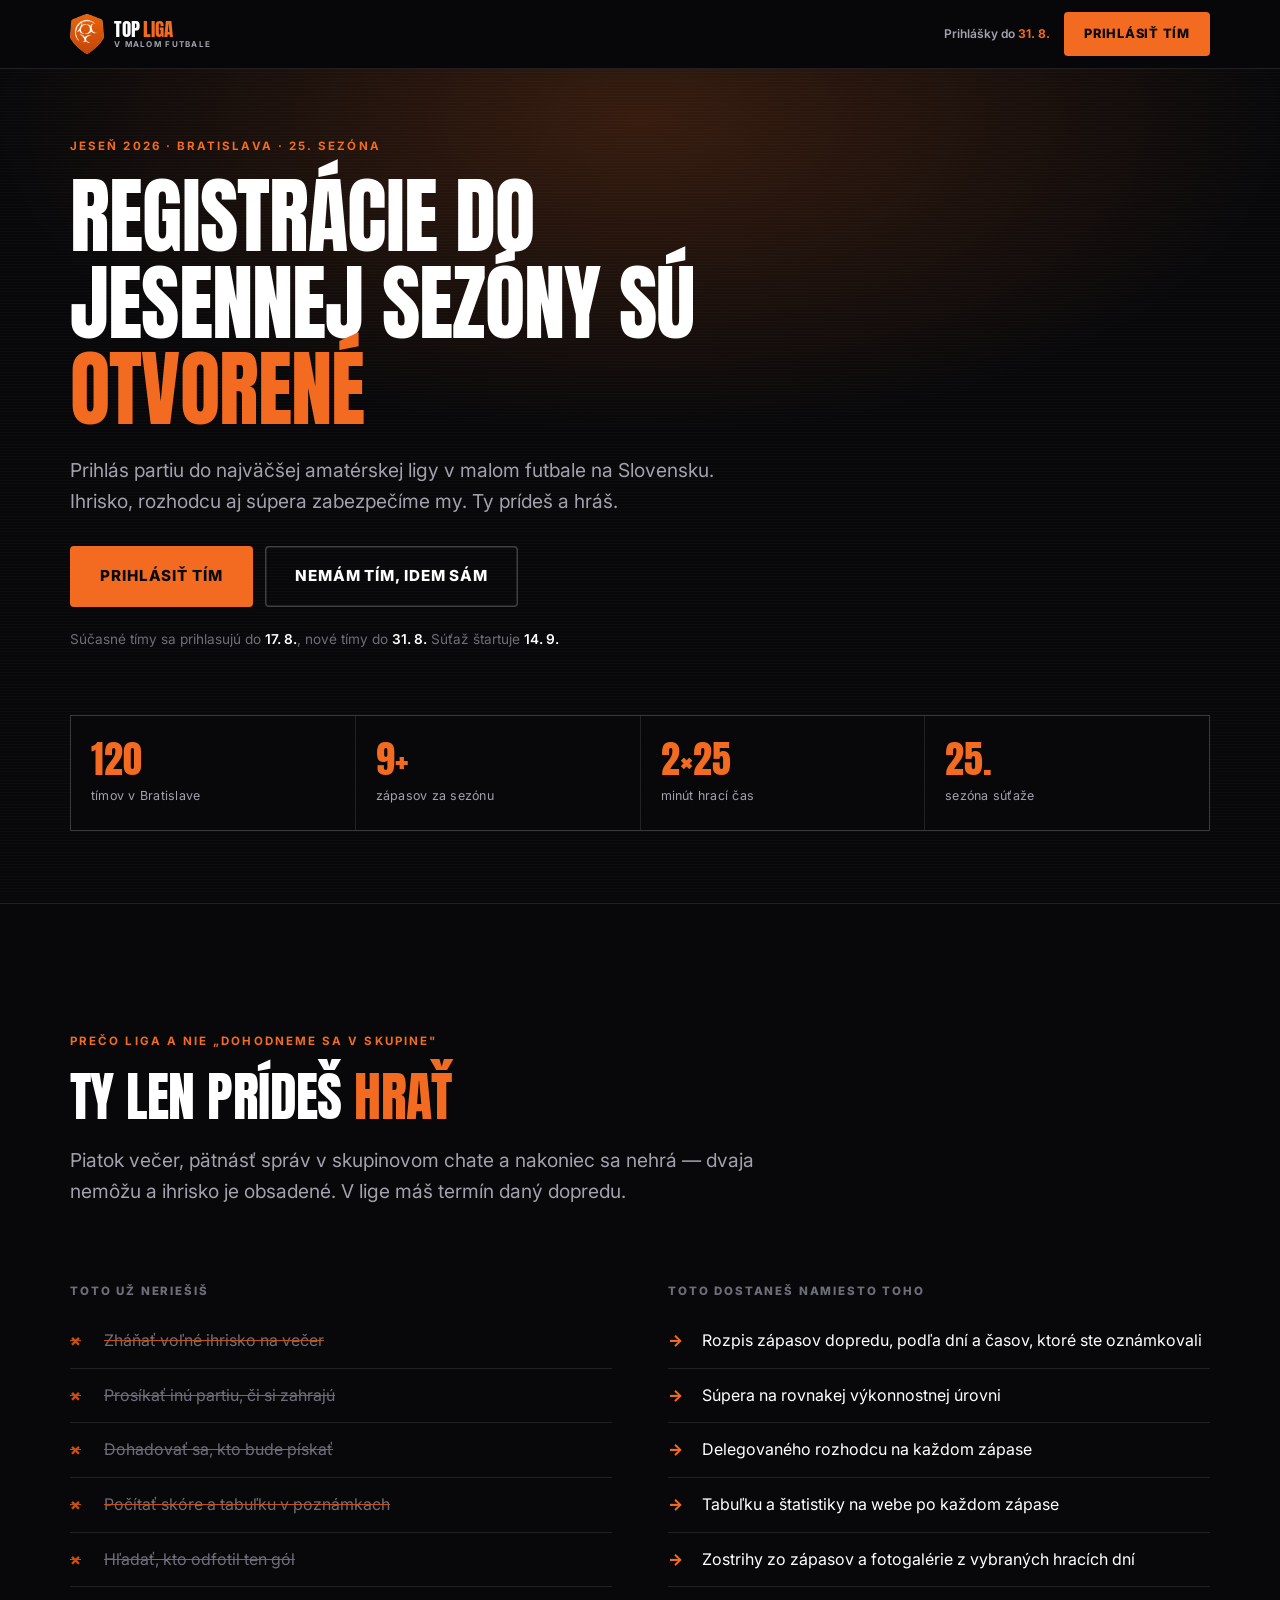
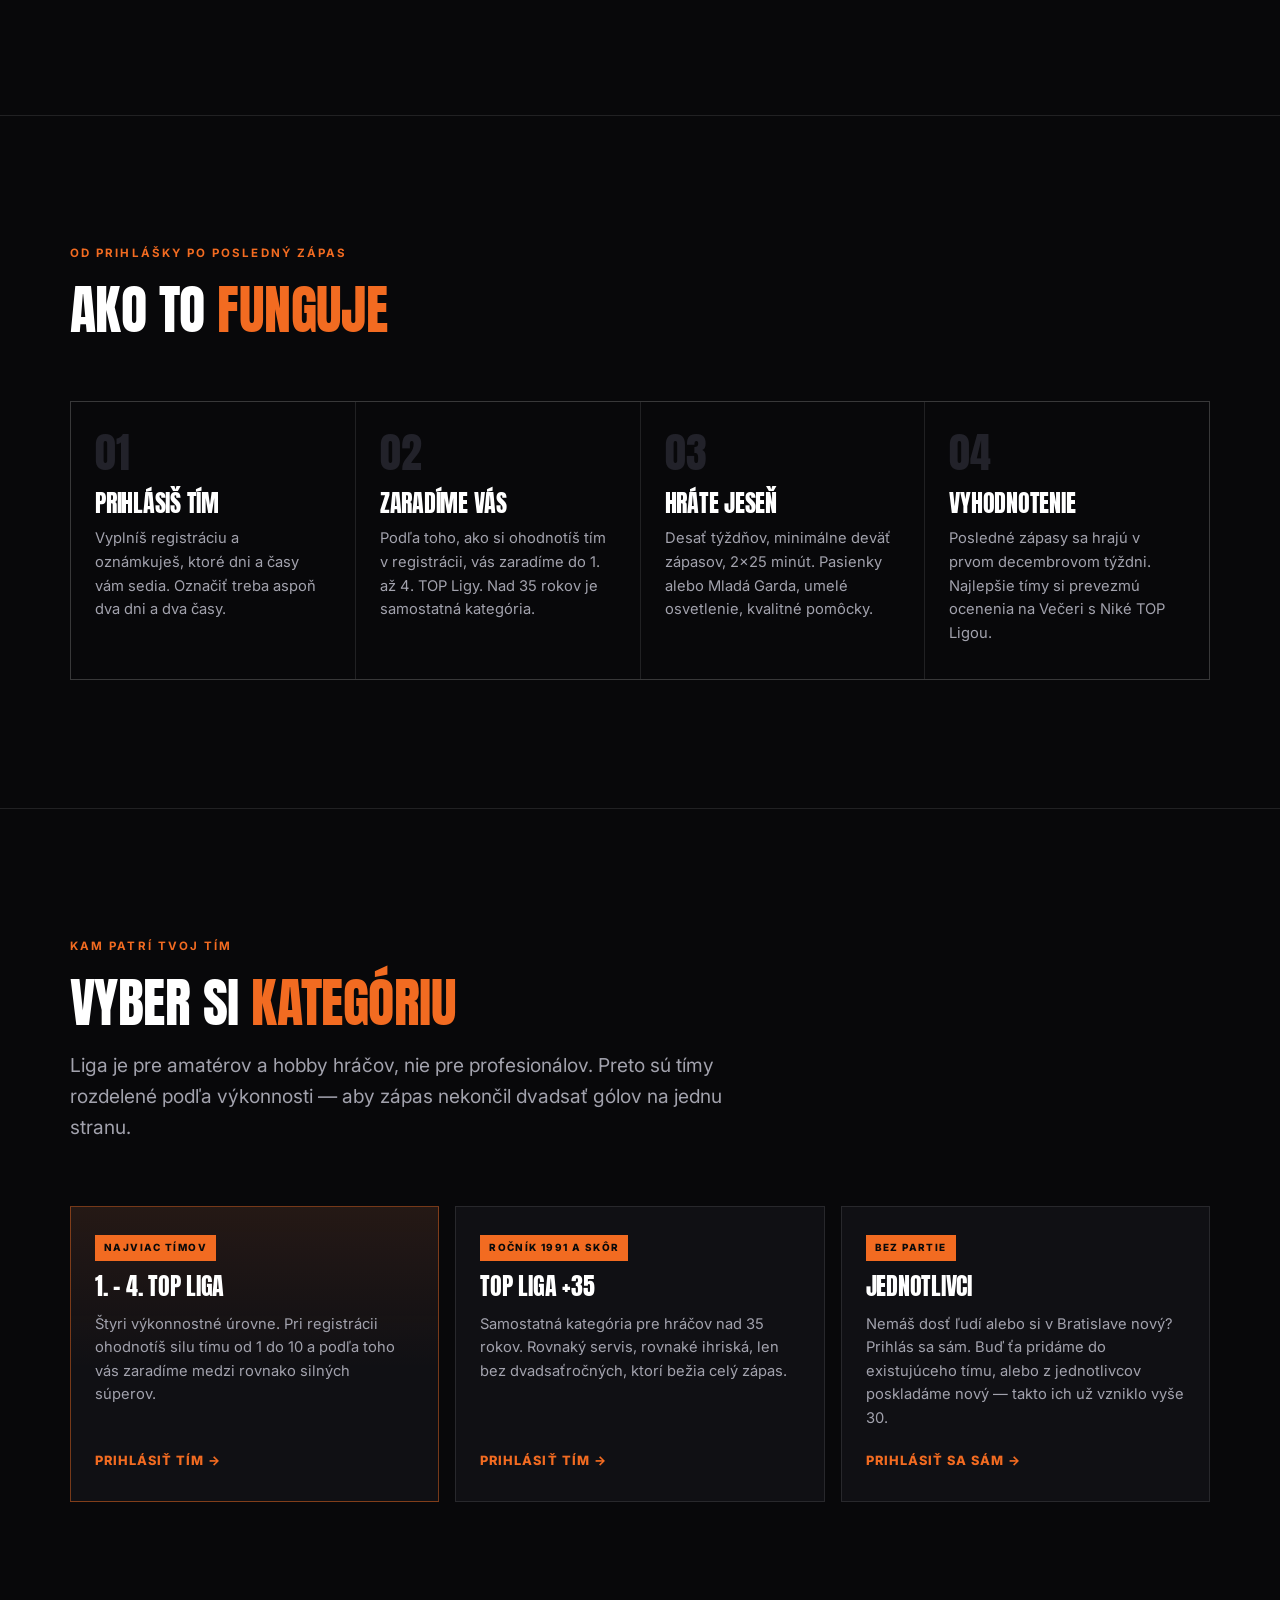
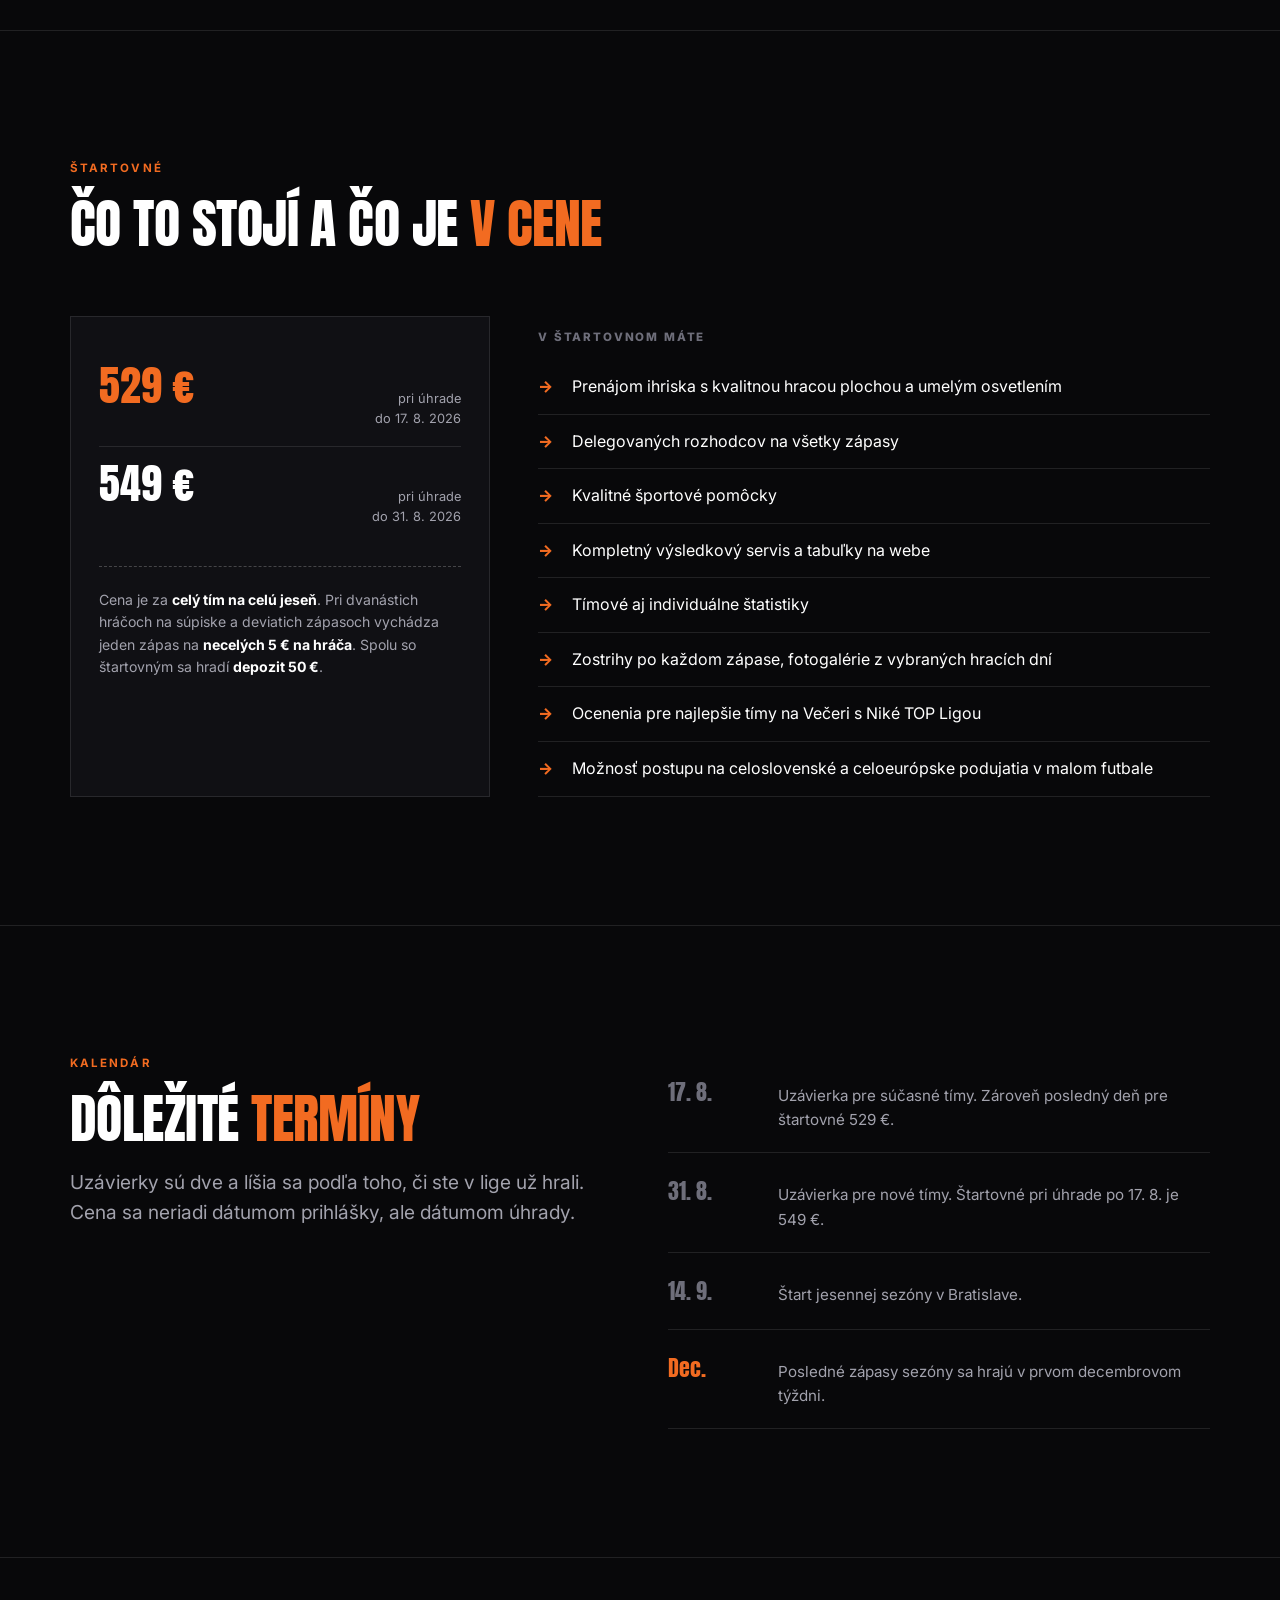
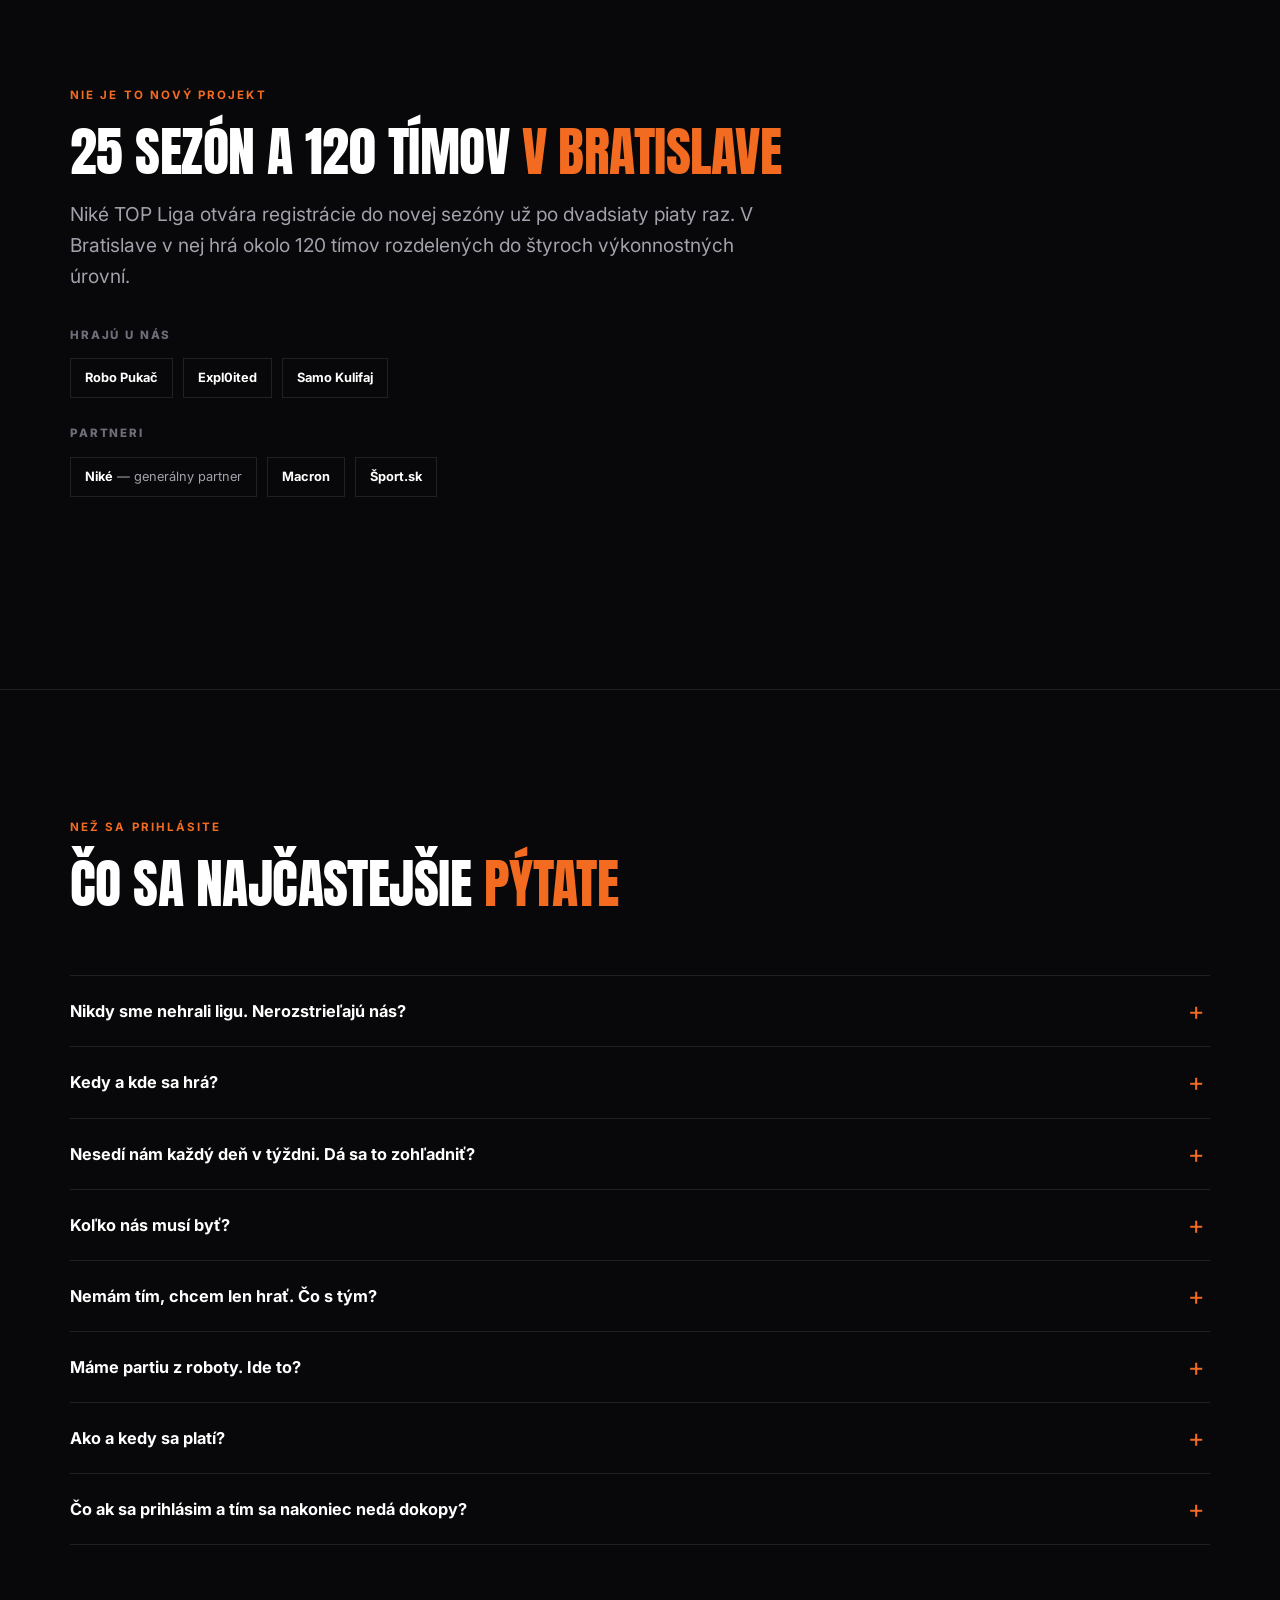
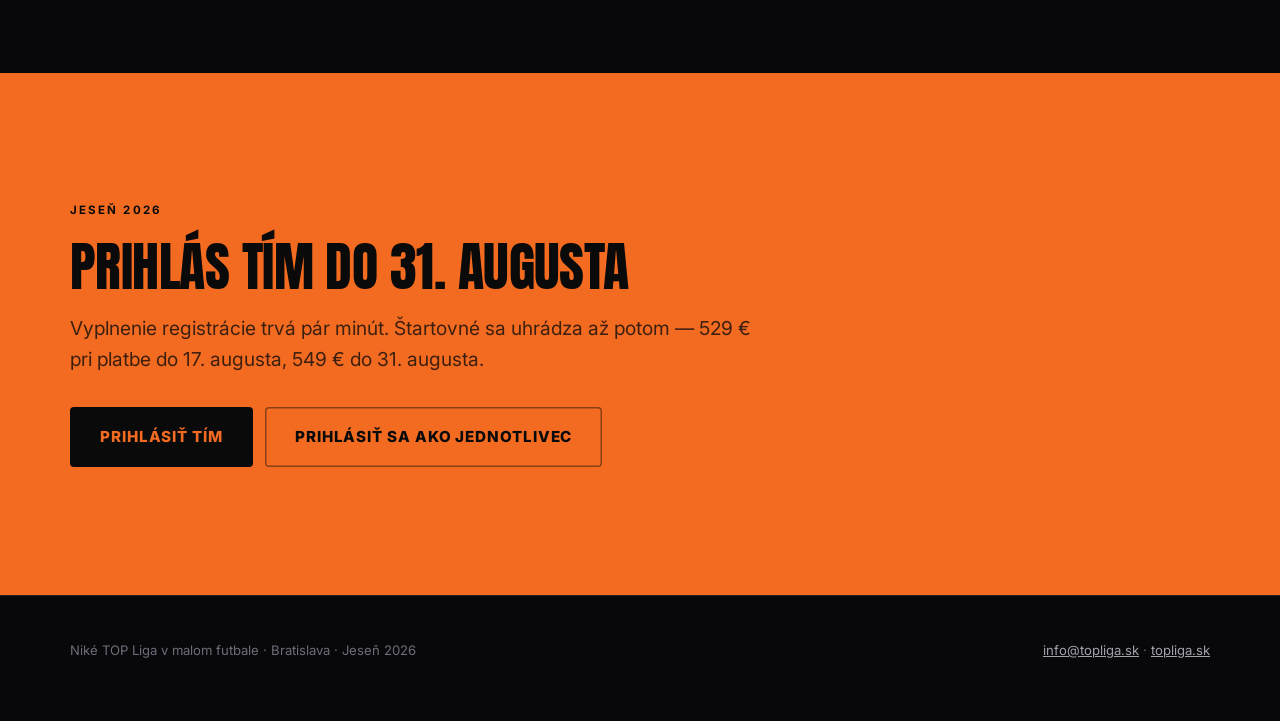
==== index.html @ e197f7d1 "first commit" ====
<!DOCTYPE html>
<html lang="sk">
<head>
<meta charset="utf-8">
<meta name="viewport" content="width=device-width, initial-scale=1">
<title>Niké TOP Liga — jeseň 2026 | Prihlás tím do amatérskej ligy v Bratislave</title>
<meta name="description" content="Registrácie do jesennej sezóny Niké TOP Ligy sú otvorené. 120 tímov, min. 9 zápasov, delegovaní rozhodcovia, Pasienky a Mladá Garda. Štart 14. 9., prihlášky do 31. 8.">
<meta name="robots" content="index,follow">
<link rel="canonical" href="https://topliga.sk/jesen-2026">

<meta property="og:type" content="website">
<meta property="og:locale" content="sk_SK">
<meta property="og:title" content="Registrácie do jesennej sezóny sú otvorené">
<meta property="og:description" content="Najväčšia amatérska liga v malom futbale na Slovensku. Prihlás tím do 31. 8., súťaž štartuje 14. 9.">
<!-- TODO: doplniť absolútnu URL náhľadového obrázka (1200×630) -->
<meta property="og:image" content="assets/img/og.jpg">

<link rel="preconnect" href="https://fonts.googleapis.com">
<link rel="preconnect" href="https://fonts.gstatic.com" crossorigin>
<link href="https://fonts.googleapis.com/css2?family=Anton&family=Inter:wght@400;600;700;800&display=swap&subset=latin,latin-ext" rel="stylesheet">
<link rel="stylesheet" href="assets/css/style.css">

<!-- Google Tag Manager -->
<script>(function(w,d,s,l,i){w[l]=w[l]||[];w[l].push({'gtm.start':
new Date().getTime(),event:'gtm.js'});var f=d.getElementsByTagName(s)[0],
j=d.createElement(s),dl=l!='dataLayer'?'&l='+l:'';j.async=true;j.src=
'https://www.googletagmanager.com/gtm.js?id='+i+dl;f.parentNode.insertBefore(j,f);
})(window,document,'script','dataLayer','GTM-PT4WH8WK');</script>
<!-- End Google Tag Manager -->
</head>

<body>
<!-- Google Tag Manager (noscript) -->
<noscript><iframe src="https://www.googletagmanager.com/ns.html?id=GTM-PT4WH8WK"
height="0" width="0" style="display:none;visibility:hidden"></iframe></noscript>
<!-- End Google Tag Manager (noscript) -->

<header class="head">
  <div class="wrap head__in">
    <a class="logo" href="#top">
      <img class="logo__mark" src="assets/img/znak.png" alt="" width="34" height="39">
      <span class="logo__txt">TOP <i>Liga</i><small>v malom futbale</small></span>
    </a>
    <div class="head__cta">
      <span class="head__deadline">Prihlášky do <b>31. 8.</b></span>
      <a class="btn btn--primary btn--sm" href="registracia-timu.html" data-cta="header">Prihlásiť tím</a>
    </div>
  </div>
</header>

<main id="top">

<!-- =========================================================== HERO -->
<section class="hero">
  <div class="wrap hero__in">
    <p class="eyebrow">Jeseň 2026 · Bratislava · 25. sezóna</p>

    <h1>Registrácie do jesennej sezóny sú <span class="hl">otvorené</span></h1>

    <p class="lead">
      Prihlás partiu do najväčšej amatérskej ligy v malom futbale na Slovensku.
      Ihrisko, rozhodcu aj súpera zabezpečíme my. Ty prídeš a hráš.
    </p>

    <div class="hero__actions">
      <a class="btn btn--primary" href="registracia-timu.html" data-cta="hero-team">Prihlásiť tím</a>
      <a class="btn btn--ghost" href="registracia-jednotlivca.html" data-cta="hero-solo">Nemám tím, idem sám</a>
    </div>

    <p class="hero__note">
      Súčasné tímy sa prihlasujú do <b>17. 8.</b>, nové tímy do <b>31. 8.</b> Súťaž štartuje <b>14. 9.</b>
    </p>

    <div class="countdown" data-countdown>
      <span class="countdown__label" data-cd-label>Do uzávierky zostáva</span>
      <div class="countdown__clock">
        <span class="cd-unit"><b data-cd="d">–</b><span>dní</span></span>
        <span class="cd-unit"><b data-cd="h">–</b><span>hod</span></span>
        <span class="cd-unit"><b data-cd="m">–</b><span>min</span></span>
        <span class="cd-unit"><b data-cd="s">–</b><span>sek</span></span>
      </div>
    </div>

    <div class="facts">
      <div class="fact"><div class="fact__k">120</div><div class="fact__v">tímov v Bratislave</div></div>
      <div class="fact"><div class="fact__k">9+</div><div class="fact__v">zápasov za sezónu</div></div>
      <div class="fact"><div class="fact__k">2×25</div><div class="fact__v">minút hrací čas</div></div>
      <div class="fact"><div class="fact__k">25.</div><div class="fact__v">sezóna súťaže</div></div>
    </div>
  </div>
</section>

<!-- =========================================================== NEMUSÍŠ RIEŠIŤ -->
<section class="section">
  <div class="wrap">
    <div class="section-head rv">
      <p class="eyebrow">Prečo liga a nie „dohodneme sa v skupine"</p>
      <h2>Ty len prídeš <span class="hl">hrať</span></h2>
      <p class="lead">
        Piatok večer, pätnásť správ v skupinovom chate a nakoniec sa nehrá —
        dvaja nemôžu a ihrisko je obsadené. V lige máš termín daný dopredu.
      </p>
    </div>

    <div class="split">
      <div class="rv">
        <p class="col-title">Toto už neriešiš</p>
        <ul class="checklist checklist--out">
          <li>Zháňať voľné ihrisko na večer</li>
          <li>Prosíkať inú partiu, či si zahrajú</li>
          <li>Dohadovať sa, kto bude pískať</li>
          <li>Počítať skóre a tabuľku v poznámkach</li>
          <li>Hľadať, kto odfotil ten gól</li>
        </ul>
      </div>
      <div class="rv">
        <p class="col-title">Toto dostaneš namiesto toho</p>
        <ul class="checklist checklist--in">
          <li>Rozpis zápasov dopredu, podľa dní a časov, ktoré ste oznámkovali</li>
          <li>Súpera na rovnakej výkonnostnej úrovni</li>
          <li>Delegovaného rozhodcu na každom zápase</li>
          <li>Tabuľku a štatistiky na webe po každom zápase</li>
          <li>Zostrihy zo zápasov a fotogalérie z vybraných hracích dní</li>
        </ul>
      </div>
    </div>
  </div>
</section>

<!-- =========================================================== AKO TO FUNGUJE -->
<section class="section">
  <div class="wrap">
    <div class="section-head rv">
      <p class="eyebrow">Od prihlášky po posledný zápas</p>
      <h2>Ako to <span class="hl">funguje</span></h2>
    </div>

    <div class="steps rv">
      <div class="step">
        <div class="step__n">01</div>
        <h3>Prihlásiš tím</h3>
        <p>Vyplníš registráciu a oznámkuješ, ktoré dni a časy vám sedia. Označiť treba aspoň dva dni a dva časy.</p>
      </div>
      <div class="step">
        <div class="step__n">02</div>
        <h3>Zaradíme vás</h3>
        <p>Podľa toho, ako si ohodnotíš tím v registrácii, vás zaradíme do 1. až 4. TOP Ligy. Nad 35 rokov je samostatná kategória.</p>
      </div>
      <div class="step">
        <div class="step__n">03</div>
        <h3>Hráte jeseň</h3>
        <p>Desať týždňov, minimálne deväť zápasov, 2×25 minút. Pasienky alebo Mladá Garda, umelé osvetlenie, kvalitné pomôcky.</p>
      </div>
      <div class="step">
        <div class="step__n">04</div>
        <h3>Vyhodnotenie</h3>
        <p>Posledné zápasy sa hrajú v prvom decembrovom týždni. Najlepšie tímy si prevezmú ocenenia na Večeri s Niké TOP Ligou.</p>
      </div>
    </div>
  </div>
</section>

<!-- =========================================================== KATEGÓRIE -->
<section class="section">
  <div class="wrap">
    <div class="section-head rv">
      <p class="eyebrow">Kam patrí tvoj tím</p>
      <h2>Vyber si <span class="hl">kategóriu</span></h2>
      <p class="lead">
        Liga je pre amatérov a hobby hráčov, nie pre profesionálov. Preto sú tímy
        rozdelené podľa výkonnosti — aby zápas nekončil dvadsať gólov na jednu stranu.
      </p>
    </div>

    <div class="cards">
      <div class="card card--hot rv">
        <span class="card__tag">Najviac tímov</span>
        <h3>1. – 4. TOP Liga</h3>
        <p>
          Štyri výkonnostné úrovne. Pri registrácii ohodnotíš silu tímu od 1 do 10
          a podľa toho vás zaradíme medzi rovnako silných súperov.
        </p>
        <a class="card__link" href="registracia-timu.html" data-cta="card-team">Prihlásiť tím →</a>
      </div>

      <div class="card rv">
        <span class="card__tag">Ročník 1991 a skôr</span>
        <h3>TOP Liga +35</h3>
        <p>
          Samostatná kategória pre hráčov nad 35 rokov. Rovnaký servis, rovnaké ihriská,
          len bez dvadsaťročných, ktorí bežia celý zápas.
        </p>
        <a class="card__link" href="registracia-timu.html" data-cta="card-35">Prihlásiť tím →</a>
      </div>

      <div class="card rv">
        <span class="card__tag">Bez partie</span>
        <h3>Jednotlivci</h3>
        <p>
          Nemáš dosť ľudí alebo si v Bratislave nový? Prihlás sa sám. Buď ťa pridáme
          do existujúceho tímu, alebo z jednotlivcov poskladáme nový — takto ich už vzniklo vyše 30.
        </p>
        <a class="card__link" href="registracia-jednotlivca.html" data-cta="card-solo">Prihlásiť sa sám →</a>
      </div>
    </div>
  </div>
</section>

<!-- =========================================================== CENA -->
<section class="section">
  <div class="wrap">
    <div class="section-head rv">
      <p class="eyebrow">Štartovné</p>
      <h2>Čo to stojí a čo je <span class="hl">v cene</span></h2>
    </div>

    <div class="price">
      <div class="price__box rv">
        <div class="price__tier price__tier--now">
          <span class="price__amt">529 €</span>
          <span class="price__when">pri úhrade<br>do 17. 8. 2026</span>
        </div>
        <div class="price__tier">
          <span class="price__amt">549 €</span>
          <span class="price__when">pri úhrade<br>do 31. 8. 2026</span>
        </div>

        <p class="price__math">
          Cena je za <b>celý tím na celú jeseň</b>. Pri dvanástich hráčoch na súpiske
          a deviatich zápasoch vychádza jeden zápas na <b>necelých 5 € na hráča</b>.
          Spolu so štartovným sa hradí <b>depozit 50 €</b>.
        </p>
      </div>

      <div class="rv">
        <p class="col-title">V štartovnom máte</p>
        <ul class="checklist checklist--in">
          <li>Prenájom ihriska s kvalitnou hracou plochou a umelým osvetlením</li>
          <li>Delegovaných rozhodcov na všetky zápasy</li>
          <li>Kvalitné športové pomôcky</li>
          <li>Kompletný výsledkový servis a tabuľky na webe</li>
          <li>Tímové aj individuálne štatistiky</li>
          <li>Zostrihy po každom zápase, fotogalérie z vybraných hracích dní</li>
          <li>Ocenenia pre najlepšie tímy na Večeri s Niké TOP Ligou</li>
          <li>Možnosť postupu na celoslovenské a celoeurópske podujatia v malom futbale</li>
        </ul>
      </div>
    </div>
  </div>
</section>

<!-- =========================================================== TERMÍNY -->
<section class="section">
  <div class="wrap">
    <div class="split">
      <div class="rv">
        <p class="eyebrow">Kalendár</p>
        <h2>Dôležité <span class="hl">termíny</span></h2>
        <p class="lead" style="margin-top:20px">
          Uzávierky sú dve a líšia sa podľa toho, či ste v lige už hrali.
          Cena sa neriadi dátumom prihlášky, ale dátumom úhrady.
        </p>
      </div>

      <div class="rv">
        <ul class="timeline" data-timeline>
          <li data-date="2026-08-17">
            <b>17. 8.</b>
            <span>Uzávierka pre súčasné tímy. Zároveň posledný deň pre štartovné 529 €.</span>
          </li>
          <li data-date="2026-08-31">
            <b>31. 8.</b>
            <span>Uzávierka pre nové tímy. Štartovné pri úhrade po 17. 8. je 549 €.</span>
          </li>
          <li data-date="2026-09-14">
            <b>14. 9.</b>
            <span>Štart jesennej sezóny v Bratislave.</span>
          </li>
          <li data-date="2026-12-07">
            <b>Dec.</b>
            <span>Posledné zápasy sezóny sa hrajú v prvom decembrovom týždni.</span>
          </li>
        </ul>
      </div>
    </div>
  </div>
</section>

<!-- =========================================================== DÔKAZ -->
<section class="section">
  <div class="wrap">
    <div class="section-head rv">
      <p class="eyebrow">Nie je to nový projekt</p>
      <h2>25 sezón a 120 tímov <span class="hl">v Bratislave</span></h2>
      <p class="lead">
        Niké TOP Liga otvára registrácie do novej sezóny už po dvadsiaty piaty raz.
        V Bratislave v nej hrá okolo 120 tímov rozdelených do štyroch výkonnostných úrovní.
      </p>
      <p class="col-title" style="margin-top:34px">Hrajú u nás</p>
      <div class="proof" style="margin-top:0">
        <span class="chip"><b>Robo Pukač</b></span>
        <span class="chip"><b>Expl0ited</b></span>
        <span class="chip"><b>Samo Kulifaj</b></span>
      </div>

      <p class="col-title" style="margin-top:26px">Partneri</p>
      <div class="proof" style="margin-top:0">
        <span class="chip"><b>Niké</b> — generálny partner</span>
        <span class="chip"><b>Macron</b></span>
        <span class="chip"><b>Šport.sk</b></span>
      </div>
    </div>

    <!-- TODO: nahradiť reálnymi fotkami zo zápasov (zložka assets/img).
         Odporúčam 3 fotky: oslava po góle, súboj 1 na 1, tímová fotka s pohárom. -->
  </div>
</section>

<!-- =========================================================== FAQ -->
<section class="section">
  <div class="wrap">
    <div class="section-head rv">
      <p class="eyebrow">Než sa prihlásite</p>
      <h2>Čo sa najčastejšie <span class="hl">pýtate</span></h2>
    </div>

    <div class="faq rv">
      <details>
        <summary>Nikdy sme nehrali ligu. Nerozstrieľajú nás?</summary>
        <p>
          Tímy sú rozdelené do štyroch výkonnostných úrovní. V registrácii hodnotíš kvalitu tímu
          od 1 do 10, kde 1 znamená „kvalita je otázna a prvoradá je zábava"
          a 10 „hrávame pravidelne a sme pripravení bojovať s elitou".
          Podľa toho vás zaradíme. Zmyslom je, aby zápasy boli vyrovnané.
        </p>
      </details>

      <details>
        <summary>Kedy a kde sa hrá?</summary>
        <p>
          Hracie dni sú pondelok až piatok, zápasy sa hrajú v časoch medzi 18:00 a 22:00
          na ihriskách Pasienky a Mladá Garda v Novom Meste. Obe majú kvalitnú hraciu plochu
          a umelé osvetlenie.
        </p>
      </details>

      <details>
        <summary>Nesedí nám každý deň v týždni. Dá sa to zohľadniť?</summary>
        <p>
          Áno, a je to súčasť registrácie. Každý deň a každé časové okno oznámkujete od 1 do 5.
          Musíte označiť aspoň dva vyhovujúce dni a dva vyhovujúce časy — s tým sa už dá pracovať.
          Snažíme sa tímom maximálne vyhovieť pri hracom dni, čase aj výbere ihriska.
        </p>
      </details>

      <details>
        <summary>Koľko nás musí byť?</summary>
        <p>
          Hrá sa malý futbal. Potrebujete partiu, ktorá dokáže stabilne prísť celú jeseň —
          s desiatimi až dvanástimi hráčmi na súpiske prejdete sezónu bez zháňania
          náhradníkov na poslednú chvíľu.
        </p>
      </details>

      <details>
        <summary>Nemám tím, chcem len hrať. Čo s tým?</summary>
        <p>
          Vyplň registráciu jednotlivca. Buď ťa pridáme do existujúceho tímu, ktorému chýbajú hráči,
          alebo z jednotlivcov poskladáme úplne nový tím tak, aby fungoval celú sezónu.
          Takto v Niké TOP Lige vzniklo už viac ako 30 tímov.
        </p>
      </details>

      <details>
        <summary>Máme partiu z roboty. Ide to?</summary>
        <p>
          Ide. Prihláste sa ako tím, manažérom býva jeden z vás — s ním potom riešime
          termíny a súpisku.
        </p>
      </details>

      <details>
        <summary>Ako a kedy sa platí?</summary>
        <p>
          Štartovné a depozit sa uhrádzajú prevodom na účet SK71 1100 0000 0029 4808 2978.
          Súčasné tímy do 17. 8. 2026, nové tímy do 31. 8. 2026. Suma závisí od dátumu úhrady:
          529 € do 17. 8., 549 € do 31. 8. Depozit je 50 €.
        </p>
      </details>

      <details>
        <summary>Čo ak sa prihlásim a tím sa nakoniec nedá dokopy?</summary>
        <p>
          Ozvi sa nám čo najskôr. Ak sa tím rozpadne pred rozlosovaním, skúsime hráčov presunúť
          do iných tímov alebo ich zaradiť medzi jednotlivcov. Horšie je mlčať do prvého kola.
        </p>
      </details>
    </div>
  </div>
</section>

<!-- =========================================================== ZÁVEREČNÉ CTA -->
<section class="section final">
  <div class="wrap">
    <p class="eyebrow" style="color:#0a0a0a">Jeseň 2026</p>
    <h2>Prihlás tím do 31. augusta</h2>
    <p class="lead">
      Vyplnenie registrácie trvá pár minút. Štartovné sa uhrádza až potom —
      529 € pri platbe do 17. augusta, 549 € do 31. augusta.
    </p>
    <div class="hero__actions">
      <a class="btn btn--primary" href="registracia-timu.html" data-cta="final-team">Prihlásiť tím</a>
      <a class="btn btn--ghost" href="registracia-jednotlivca.html" data-cta="final-solo">Prihlásiť sa ako jednotlivec</a>
    </div>
  </div>
</section>

</main>

<footer class="foot">
  <div class="wrap foot__in">
    <span>Niké TOP Liga v malom futbale · Bratislava · Jeseň 2026</span>
    <!-- TODO: doplniť reálny kontakt a odkazy na dokumenty -->
    <span>
      <a href="mailto:info@topliga.sk">info@topliga.sk</a> ·
      <a href="https://topliga.sk" target="_blank" rel="noopener">topliga.sk</a>
    </span>
  </div>
</footer>

<!-- lepiaca lišta na mobile -->
<div class="dock" data-dock>
  <div class="dock__left">Uzávierka<b data-dock-days>–</b></div>
  <a class="btn btn--primary btn--sm" href="registracia-timu.html" data-cta="dock-team">Prihlásiť tím</a>
</div>

<script src="assets/js/main.js"></script>
</body>
</html>
---- assets/css/style.css ----
/* ==========================================================================
   Niké TOP Liga — jeseň 2026 | landing page + registračné formuláre
   Čierno-oranžová identita. Mobile-first.
   ========================================================================== */

:root {
  --orange: #f26b21;
  --orange-hot: #ff7f33;
  --orange-deep: #c94f10;

  --ink: #08080a;
  --ink-1: #101014;
  --ink-2: #17171d;
  --ink-3: #22222a;

  --line: rgba(255, 255, 255, 0.10);
  --line-strong: rgba(255, 255, 255, 0.22);

  --text: #ffffff;
  --text-dim: #a2a2ad;
  --text-faint: #6e6e7a;

  --ok: #3ddc84;
  --err: #ff5a5a;

  --wrap: 1180px;
  --radius: 4px;

  --font-display: "Anton", "Arial Narrow", Impact, sans-serif;
  --font-body: "Inter", -apple-system, BlinkMacSystemFont, "Segoe UI", Roboto, sans-serif;
}

*,
*::before,
*::after { box-sizing: border-box; }

html {
  scroll-behavior: smooth;
  -webkit-text-size-adjust: 100%;
}

body {
  margin: 0;
  background: var(--ink);
  color: var(--text);
  font-family: var(--font-body);
  font-size: 16px;
  line-height: 1.6;
  -webkit-font-smoothing: antialiased;
  overflow-x: hidden;
}

img { max-width: 100%; display: block; }
a { color: inherit; }

::selection { background: var(--orange); color: #000; }

.wrap {
  width: 100%;
  max-width: var(--wrap);
  margin: 0 auto;
  padding: 0 20px;
}

/* --------------------------------------------------------------- typografia */

h1, h2, h3 {
  font-family: var(--font-display);
  font-weight: 400;
  text-transform: uppercase;
  letter-spacing: -0.01em;
  /* Anton má krátke horné dotiahnutie — pri dĺžňoch a mäkčeňoch sa
     pri tesnejšom riadkovaní orezáva Á, Ó, É. 1.04 je minimum, ktoré drží. */
  line-height: 1.04;
  margin: 0;
}

h1 { font-size: clamp(2.5rem, 8.6vw, 5.2rem); }
h2 { font-size: clamp(1.9rem, 6vw, 3.4rem); }
h3 { font-size: clamp(1.1rem, 3vw, 1.5rem); line-height: 1.15; }

.hl { color: var(--orange); }

.eyebrow {
  font-family: var(--font-body);
  font-size: 0.72rem;
  font-weight: 700;
  letter-spacing: 0.18em;
  text-transform: uppercase;
  color: var(--orange);
  margin: 0 0 18px;
}

.lead {
  font-size: clamp(1rem, 2.4vw, 1.2rem);
  color: var(--text-dim);
  max-width: 58ch;
}

.section {
  padding: clamp(64px, 11vw, 128px) 0;
  border-top: 1px solid var(--line);
  position: relative;
}

.section-head { margin-bottom: clamp(36px, 6vw, 64px); }
.section-head .lead { margin-top: 20px; }

/* ---------------------------------------------------------------- tlačidlá */

.btn {
  display: inline-flex;
  align-items: center;
  justify-content: center;
  gap: 10px;
  padding: 18px 30px;
  border: 0;
  border-radius: var(--radius);
  font-family: var(--font-body);
  font-size: 0.95rem;
  font-weight: 800;
  letter-spacing: 0.06em;
  text-transform: uppercase;
  text-decoration: none;
  cursor: pointer;
  transition: transform 0.12s ease, background 0.18s ease, color 0.18s ease;
  text-align: center;
}

.btn:active { transform: translateY(1px); }

.btn--primary {
  background: var(--orange);
  color: #0a0a0a;
  box-shadow: 0 0 0 0 rgba(242, 107, 33, 0.5);
}
.btn--primary:hover { background: var(--orange-hot); }

.btn--ghost {
  background: transparent;
  color: var(--text);
  box-shadow: inset 0 0 0 1.5px var(--line-strong);
}
.btn--ghost:hover { box-shadow: inset 0 0 0 1.5px var(--orange); color: var(--orange); }

.btn--block { width: 100%; }
.btn--sm { padding: 12px 20px; font-size: 0.8rem; }

.btn[disabled] { opacity: 0.4; cursor: not-allowed; }

/* ------------------------------------------------------------------ hlavička */

.head {
  position: sticky;
  top: 0;
  z-index: 60;
  background: rgba(8, 8, 10, 0.85);
  backdrop-filter: blur(14px);
  -webkit-backdrop-filter: blur(14px);
  border-bottom: 1px solid var(--line);
}

.head__in {
  display: flex;
  align-items: center;
  justify-content: space-between;
  gap: 16px;
  height: 68px;
}

.logo {
  display: flex;
  align-items: center;
  gap: 10px;
  text-decoration: none;
  flex-shrink: 0;
}

.logo__mark {
  width: 34px;
  height: auto;
}

.logo__txt {
  font-family: var(--font-display);
  font-size: 1.2rem;
  line-height: 0.92;
  text-transform: uppercase;
  letter-spacing: -0.01em;
}
.logo__txt i { font-style: normal; color: var(--orange); }
.logo__txt small {
  display: block;
  font-family: var(--font-body);
  font-size: 0.5rem;
  font-weight: 700;
  letter-spacing: 0.16em;
  color: var(--text-dim);
  margin-top: 3px;
}

.head__cta { display: flex; align-items: center; gap: 14px; }

.head__deadline {
  font-size: 0.75rem;
  font-weight: 600;
  color: var(--text-dim);
  white-space: nowrap;
}
.head__deadline b { color: var(--orange); }

@media (max-width: 720px) {
  .head__deadline { display: none; }
}

/* ---------------------------------------------------------------------- hero */

.hero {
  position: relative;
  padding: clamp(40px, 6vw, 68px) 0 clamp(40px, 7vw, 72px);
  overflow: hidden;
}

.hero::before {
  content: "";
  position: absolute;
  inset: -30% -10% auto -10%;
  height: 90%;
  background: radial-gradient(60% 60% at 50% 40%, rgba(242, 107, 33, 0.20), transparent 70%);
  pointer-events: none;
}

.hero::after {
  content: "";
  position: absolute;
  inset: 0;
  background-image: linear-gradient(rgba(255, 255, 255, 0.028) 1px, transparent 1px);
  background-size: 100% 3px;
  pointer-events: none;
  opacity: 0.6;
}

.hero__in { position: relative; z-index: 2; }

.hero h1 { margin-bottom: 22px; max-width: 16ch; }
.hero .lead { margin-bottom: 30px; }

.hero__actions {
  display: flex;
  flex-wrap: wrap;
  gap: 12px;
  margin-bottom: 22px;
}

@media (max-width: 560px) {
  .hero__actions { flex-direction: column; }
  .hero__actions .btn { width: 100%; }
}

.hero__note {
  font-size: 0.85rem;
  color: var(--text-faint);
}
.hero__note b { color: var(--text); font-weight: 600; }

/* fakty pod heróm */
.facts {
  display: grid;
  grid-template-columns: repeat(2, 1fr);
  gap: 1px;
  background: var(--line);
  border: 1px solid var(--line);
  margin-top: clamp(40px, 6vw, 64px);
}

@media (min-width: 800px) {
  .facts { grid-template-columns: repeat(4, 1fr); }
}

.fact {
  background: var(--ink);
  padding: 24px 20px;
}
.fact__k {
  font-family: var(--font-display);
  font-size: clamp(1.6rem, 4vw, 2.4rem);
  color: var(--orange);
  line-height: 1;
}
.fact__v {
  font-size: 0.78rem;
  color: var(--text-dim);
  margin-top: 8px;
  letter-spacing: 0.02em;
}

/* ----------------------------------------------------------------- odpočet */

.countdown {
  border: 1px solid var(--line);
  border-left: 3px solid var(--orange);
  background: var(--ink-1);
  padding: 20px 22px;
  display: flex;
  flex-wrap: wrap;
  align-items: center;
  gap: 18px 28px;
  margin-top: 30px;
}

.countdown__label {
  font-size: 0.72rem;
  font-weight: 700;
  letter-spacing: 0.14em;
  text-transform: uppercase;
  color: var(--text-dim);
}

.countdown__clock {
  display: flex;
  gap: 18px;
}

.cd-unit { text-align: center; min-width: 46px; }
.cd-unit b {
  display: block;
  font-family: var(--font-display);
  font-size: clamp(1.6rem, 5vw, 2.2rem);
  line-height: 1;
  font-weight: 400;
}
.cd-unit span {
  font-size: 0.62rem;
  letter-spacing: 0.12em;
  text-transform: uppercase;
  color: var(--text-faint);
}

/* --------------------------------------------------------- "nemusíš riešiť" */

.split {
  display: grid;
  gap: clamp(28px, 5vw, 56px);
}
@media (min-width: 860px) {
  .split { grid-template-columns: 1fr 1fr; align-items: start; }
}

.checklist { list-style: none; margin: 0; padding: 0; }
.checklist li {
  display: flex;
  gap: 14px;
  padding: 14px 0;
  border-bottom: 1px solid var(--line);
  font-size: 1rem;
}
.checklist li::before {
  flex-shrink: 0;
  width: 20px;
  font-weight: 800;
}

.checklist--out li { color: var(--text-faint); text-decoration: line-through; text-decoration-color: var(--orange-deep); }
.checklist--out li::before { content: "×"; color: var(--orange-deep); text-decoration: none; }

.checklist--in li::before { content: "→"; color: var(--orange); }

.col-title {
  font-family: var(--font-body);
  font-size: 0.72rem;
  font-weight: 800;
  letter-spacing: 0.16em;
  text-transform: uppercase;
  color: var(--text-faint);
  margin-bottom: 14px;
}

/* ------------------------------------------------------------------- kroky */

.steps {
  display: grid;
  gap: 1px;
  background: var(--line);
  border: 1px solid var(--line);
}
@media (min-width: 900px) {
  .steps { grid-template-columns: repeat(4, 1fr); }
}

.step {
  background: var(--ink);
  padding: 30px 24px 34px;
}
.step__n {
  font-family: var(--font-display);
  font-size: 2.6rem;
  line-height: 1;
  color: var(--ink-3);
  margin-bottom: 16px;
}
.step h3 { margin-bottom: 10px; }
.step p { color: var(--text-dim); font-size: 0.92rem; margin: 0; }

/* -------------------------------------------------------------- kategórie */

.cards {
  display: grid;
  gap: 16px;
}
@media (min-width: 760px) {
  .cards { grid-template-columns: repeat(3, 1fr); }
}

.card {
  background: var(--ink-1);
  border: 1px solid var(--line);
  padding: 28px 24px 30px;
  display: flex;
  flex-direction: column;
  gap: 12px;
}
.card--hot { border-color: rgba(242, 107, 33, 0.45); background: linear-gradient(180deg, rgba(242,107,33,0.09), transparent 55%), var(--ink-1); }

.card__tag {
  align-self: flex-start;
  font-size: 0.62rem;
  font-weight: 800;
  letter-spacing: 0.14em;
  text-transform: uppercase;
  padding: 5px 9px;
  background: var(--orange);
  color: #0a0a0a;
}
.card p { margin: 0; color: var(--text-dim); font-size: 0.92rem; }
.card__link {
  margin-top: auto;
  padding-top: 8px;
  font-size: 0.8rem;
  font-weight: 800;
  letter-spacing: 0.08em;
  text-transform: uppercase;
  color: var(--orange);
  text-decoration: none;
}
.card__link:hover { text-decoration: underline; }

/* ------------------------------------------------------------------- cena */

.price {
  display: grid;
  gap: clamp(28px, 5vw, 48px);
}
@media (min-width: 900px) {
  .price { grid-template-columns: minmax(0, 420px) 1fr; }
}

.price__box {
  border: 1px solid var(--line);
  background: var(--ink-1);
  padding: 32px 28px;
}
.price__tier {
  display: flex;
  align-items: baseline;
  justify-content: space-between;
  gap: 12px;
  padding: 16px 0;
  border-bottom: 1px solid var(--line);
}
.price__tier:last-of-type { border-bottom: 0; }
.price__amt {
  font-family: var(--font-display);
  font-size: 2.6rem;
  line-height: 1;
}
.price__tier--now .price__amt { color: var(--orange); }
.price__when { font-size: 0.8rem; color: var(--text-dim); text-align: right; }

.price__math {
  margin-top: 22px;
  padding-top: 22px;
  border-top: 1px dashed var(--line-strong);
  font-size: 0.88rem;
  color: var(--text-dim);
}
.price__math b { color: var(--text); }

/* ------------------------------------------------------------- časová os */

.timeline { list-style: none; margin: 0; padding: 0; }
.timeline li {
  display: grid;
  grid-template-columns: 92px 1fr;
  gap: 18px;
  padding: 20px 0;
  border-bottom: 1px solid var(--line);
  align-items: baseline;
}
.timeline b {
  font-family: var(--font-display);
  font-size: 1.4rem;
  color: var(--orange);
  font-weight: 400;
}
.timeline span { color: var(--text-dim); font-size: 0.95rem; }
.timeline li.is-past b { color: var(--text-faint); }

/* -------------------------------------------------------------------- FAQ */

.faq { border-top: 1px solid var(--line); }
.faq details {
  border-bottom: 1px solid var(--line);
}
.faq summary {
  cursor: pointer;
  list-style: none;
  padding: 22px 44px 22px 0;
  font-weight: 700;
  font-size: 1.02rem;
  position: relative;
}
.faq summary::-webkit-details-marker { display: none; }
.faq summary::after {
  content: "+";
  position: absolute;
  right: 6px;
  top: 50%;
  transform: translateY(-50%);
  font-size: 1.6rem;
  font-weight: 400;
  color: var(--orange);
  line-height: 1;
}
.faq details[open] summary::after { content: "–"; }
.faq details p {
  margin: 0 0 24px;
  color: var(--text-dim);
  max-width: 68ch;
  font-size: 0.95rem;
}

/* ---------------------------------------------------------------- dôkazy */

.proof {
  display: flex;
  flex-wrap: wrap;
  gap: 10px;
  margin-top: 26px;
}
.chip {
  border: 1px solid var(--line);
  padding: 9px 14px;
  font-size: 0.8rem;
  color: var(--text-dim);
}
.chip b { color: var(--text); }

/* ------------------------------------------------------------- záverečné CTA */

.final {
  background: var(--orange);
  color: #0a0a0a;
  border: 0;
}
.final h2 { color: #0a0a0a; }
.final .lead { color: rgba(10, 10, 10, 0.78); }
.final .btn--primary { background: #0a0a0a; color: var(--orange); }
.final .btn--primary:hover { background: #1a1a1a; }
.final .btn--ghost { box-shadow: inset 0 0 0 1.5px rgba(10, 10, 10, 0.45); color: #0a0a0a; }
.final .btn--ghost:hover { box-shadow: inset 0 0 0 1.5px #0a0a0a; color: #0a0a0a; }
.final .hero__actions { margin-top: 32px; margin-bottom: 0; }

/* ----------------------------------------------------------------- pätička */

.foot {
  padding: 44px 0 60px;
  border-top: 1px solid var(--line);
  font-size: 0.82rem;
  color: var(--text-faint);
}
.foot__in {
  display: flex;
  flex-wrap: wrap;
  gap: 20px;
  justify-content: space-between;
  align-items: center;
}
.foot a { color: var(--text-dim); }

/* -------------------------------------------------- mobilná lišta s CTA */

.dock {
  position: fixed;
  left: 0;
  right: 0;
  bottom: 0;
  z-index: 70;
  background: rgba(8, 8, 10, 0.94);
  backdrop-filter: blur(12px);
  -webkit-backdrop-filter: blur(12px);
  border-top: 1px solid var(--line);
  padding: 10px 14px calc(10px + env(safe-area-inset-bottom));
  display: none;
  gap: 10px;
  align-items: center;
}
.dock .btn { flex: 1; }
.dock__left { font-size: 0.68rem; line-height: 1.25; color: var(--text-dim); flex-shrink: 0; }
.dock__left b { display: block; color: var(--orange); font-size: 0.95rem; font-family: var(--font-display); }

@media (max-width: 860px) {
  .dock.is-on { display: flex; }
  body.has-dock { padding-bottom: 78px; }
}

/* ------------------------------------------------------- animácia odhalenia */

.rv {
  opacity: 0;
  transform: translateY(18px);
  transition: opacity 0.55s ease, transform 0.55s ease;
}
.rv.is-in { opacity: 1; transform: none; }

@media (prefers-reduced-motion: reduce) {
  html { scroll-behavior: auto; }
  .rv { opacity: 1; transform: none; transition: none; }
}

/* ==========================================================================
   FORMULÁRE
   ========================================================================== */

.formpage { padding: clamp(32px, 6vw, 64px) 0 100px; }

/* lepiaca hlavička nesmie prekryť začiatok kroku pri preskrolovaní */
.formpage__head { margin-bottom: 34px; scroll-margin-top: 84px; }
.formpage__head h1 { font-size: clamp(2rem, 6.5vw, 3.6rem); margin-bottom: 14px; }
.formpage__head p { color: var(--text-dim); max-width: 62ch; margin: 0; }

.back {
  display: inline-flex;
  align-items: center;
  gap: 8px;
  font-size: 0.78rem;
  font-weight: 700;
  letter-spacing: 0.1em;
  text-transform: uppercase;
  color: var(--text-faint);
  text-decoration: none;
  margin-bottom: 26px;
}
.back:hover { color: var(--orange); }

/* postup */
.progress { margin-bottom: 30px; }
.progress__bar {
  height: 3px;
  background: var(--ink-3);
  overflow: hidden;
}
.progress__fill {
  height: 100%;
  width: 0;
  background: var(--orange);
  transition: width 0.35s ease;
}
.progress__meta {
  display: flex;
  justify-content: space-between;
  gap: 12px;
  margin-top: 12px;
  font-size: 0.75rem;
  letter-spacing: 0.1em;
  text-transform: uppercase;
  font-weight: 700;
  color: var(--text-faint);
}
.progress__meta b { color: var(--orange); }

/* krok */
.fstep { display: none; }
.fstep.is-active { display: block; animation: fadein 0.3s ease; }

@keyframes fadein {
  from { opacity: 0; transform: translateY(8px); }
  to { opacity: 1; transform: none; }
}

.fstep > h2 {
  font-size: clamp(1.5rem, 4.5vw, 2.2rem);
  margin-bottom: 8px;
}
.fstep__hint {
  color: var(--text-dim);
  font-size: 0.9rem;
  margin: 0 0 28px;
  max-width: 62ch;
}

fieldset {
  border: 0;
  border-top: 1px solid var(--line);
  margin: 0 0 30px;
  padding: 26px 0 0;
}
fieldset legend {
  font-size: 0.7rem;
  font-weight: 800;
  letter-spacing: 0.16em;
  text-transform: uppercase;
  color: var(--orange);
  padding: 0 10px 0 0;
}

.grid { display: grid; gap: 18px; }
@media (min-width: 700px) {
  .grid--2 { grid-template-columns: 1fr 1fr; }
  .grid--3 { grid-template-columns: repeat(3, 1fr); }
  .span-2 { grid-column: span 2; }
}

.f { display: flex; flex-direction: column; gap: 7px; }

.f > label,
.f > .f__label {
  font-size: 0.78rem;
  font-weight: 700;
  letter-spacing: 0.06em;
  text-transform: uppercase;
  color: var(--text-dim);
}
.f .req { color: var(--orange); }

.f input[type="text"],
.f input[type="email"],
.f input[type="tel"],
.f input[type="number"],
.f input[type="date"],
.f input[type="url"],
.f select,
.f textarea {
  width: 100%;
  background: var(--ink-1);
  border: 1px solid var(--line);
  border-radius: var(--radius);
  color: var(--text);
  font-family: var(--font-body);
  font-size: 1rem;
  padding: 14px 15px;
  transition: border-color 0.16s ease, background 0.16s ease;
  min-height: 52px;
  appearance: none;
  -webkit-appearance: none;
}

.f textarea { min-height: 110px; resize: vertical; line-height: 1.5; }

.f select {
  background-image: url("data:image/svg+xml,%3Csvg xmlns='http://www.w3.org/2000/svg' width='12' height='8' viewBox='0 0 12 8'%3E%3Cpath fill='%23a2a2ad' d='M1 1l5 5 5-5'/%3E%3C/svg%3E");
  background-repeat: no-repeat;
  background-position: right 15px center;
  padding-right: 40px;
  cursor: pointer;
}

.f input:focus,
.f select:focus,
.f textarea:focus {
  outline: none;
  border-color: var(--orange);
  background: var(--ink-2);
}

.f input::placeholder,
.f textarea::placeholder { color: var(--text-faint); }

.f__help { font-size: 0.76rem; color: var(--text-faint); line-height: 1.45; }

.f__err {
  font-size: 0.76rem;
  color: var(--err);
  font-weight: 600;
  display: none;
}
.f.is-bad .f__err { display: block; }
.f.is-bad input,
.f.is-bad select,
.f.is-bad textarea { border-color: var(--err); }

/* súbory */
.f input[type="file"] {
  width: 100%;
  background: var(--ink-1);
  border: 1px dashed var(--line-strong);
  border-radius: var(--radius);
  padding: 14px 15px;
  color: var(--text-dim);
  font-size: 0.88rem;
  cursor: pointer;
}
.f input[type="file"]::file-selector-button {
  background: var(--ink-3);
  border: 0;
  color: var(--text);
  font-family: var(--font-body);
  font-weight: 700;
  font-size: 0.78rem;
  text-transform: uppercase;
  letter-spacing: 0.06em;
  padding: 9px 14px;
  margin-right: 14px;
  border-radius: var(--radius);
  cursor: pointer;
}

/* voľby (checkbox / radio) */
.opts { display: flex; flex-direction: column; gap: 10px; }
.opt {
  display: flex;
  align-items: flex-start;
  gap: 12px;
  padding: 14px 16px;
  background: var(--ink-1);
  border: 1px solid var(--line);
  border-radius: var(--radius);
  cursor: pointer;
  font-size: 0.94rem;
  transition: border-color 0.16s ease;
}
.opt:hover { border-color: var(--line-strong); }
.opt input { accent-color: var(--orange); width: 18px; height: 18px; margin: 2px 0 0; flex-shrink: 0; }
.opt:has(input:checked) { border-color: var(--orange); background: rgba(242, 107, 33, 0.07); }
.opt span { color: var(--text-dim); }
.opt:has(input:checked) span { color: var(--text); }
.opt small { display: block; color: var(--text-faint); font-size: 0.78rem; margin-top: 3px; }

/* hodnotenie 1–5 (dni a časy) */
.rate {
  display: grid;
  grid-template-columns: 1fr auto;
  gap: 12px;
  align-items: center;
  padding: 12px 0;
  border-bottom: 1px solid var(--line);
}
.rate__name { font-weight: 700; font-size: 0.95rem; }
.rate__scale { display: flex; gap: 6px; }
.rate__scale input { position: absolute; opacity: 0; pointer-events: none; }
.rate__scale label {
  width: 40px;
  height: 40px;
  display: grid;
  place-items: center;
  border: 1px solid var(--line);
  border-radius: var(--radius);
  cursor: pointer;
  font-size: 0.9rem;
  font-weight: 700;
  color: var(--text-faint);
  background: var(--ink-1);
  transition: all 0.14s ease;
  user-select: none;
}
.rate__scale label:hover { border-color: var(--line-strong); color: var(--text); }
.rate__scale input:checked + label {
  background: var(--orange);
  border-color: var(--orange);
  color: #0a0a0a;
}
.rate__scale input:focus-visible + label { outline: 2px solid var(--orange); outline-offset: 2px; }

@media (max-width: 520px) {
  .rate { grid-template-columns: 1fr; gap: 8px; }
  .rate__scale label { width: 100%; height: 42px; }
  .rate__scale { display: grid; grid-template-columns: repeat(5, 1fr); }
}

.scale-key {
  display: flex;
  justify-content: space-between;
  font-size: 0.72rem;
  color: var(--text-faint);
  margin-bottom: 6px;
  gap: 12px;
}

.notice {
  border-left: 3px solid var(--orange);
  background: var(--ink-1);
  padding: 16px 18px;
  font-size: 0.86rem;
  color: var(--text-dim);
  margin-bottom: 26px;
}
.notice b { color: var(--text); }
.notice.is-bad { border-color: var(--err); color: #ffb3b3; }

/* navigácia formulára */
.fnav {
  display: flex;
  gap: 12px;
  margin-top: 34px;
  padding-top: 26px;
  border-top: 1px solid var(--line);
}
.fnav .btn { flex: 1; }
@media (min-width: 700px) {
  .fnav { justify-content: flex-end; }
  .fnav .btn { flex: 0 0 auto; min-width: 180px; }
  .fnav .btn--ghost { min-width: 130px; }
}

/* zhrnutie pred odoslaním */
.summary { border: 1px solid var(--line); background: var(--ink-1); padding: 4px 20px; margin-bottom: 26px; }
.summary__row {
  display: grid;
  grid-template-columns: 1fr;
  gap: 2px;
  padding: 12px 0;
  border-bottom: 1px solid var(--line);
  font-size: 0.9rem;
}
.summary__row:last-child { border-bottom: 0; }
.summary__row dt { color: var(--text-faint); font-size: 0.76rem; text-transform: uppercase; letter-spacing: 0.06em; }
.summary__row dd { margin: 0; color: var(--text); }
@media (min-width: 640px) {
  .summary__row { grid-template-columns: 220px 1fr; gap: 16px; align-items: baseline; }
}

/* obrazovka po odoslaní */
.done { display: none; text-align: center; padding: clamp(50px, 12vw, 110px) 0; }
.done.is-on { display: block; }
.done__mark {
  width: 74px;
  height: 74px;
  margin: 0 auto 28px;
  border-radius: 50%;
  background: var(--orange);
  display: grid;
  place-items: center;
  color: #0a0a0a;
  font-size: 2.2rem;
  font-weight: 800;
}
.done h1 { margin-bottom: 18px; }
.done p { color: var(--text-dim); max-width: 52ch; margin: 0 auto 12px; }
.done .hero__actions { justify-content: center; margin-top: 34px; }
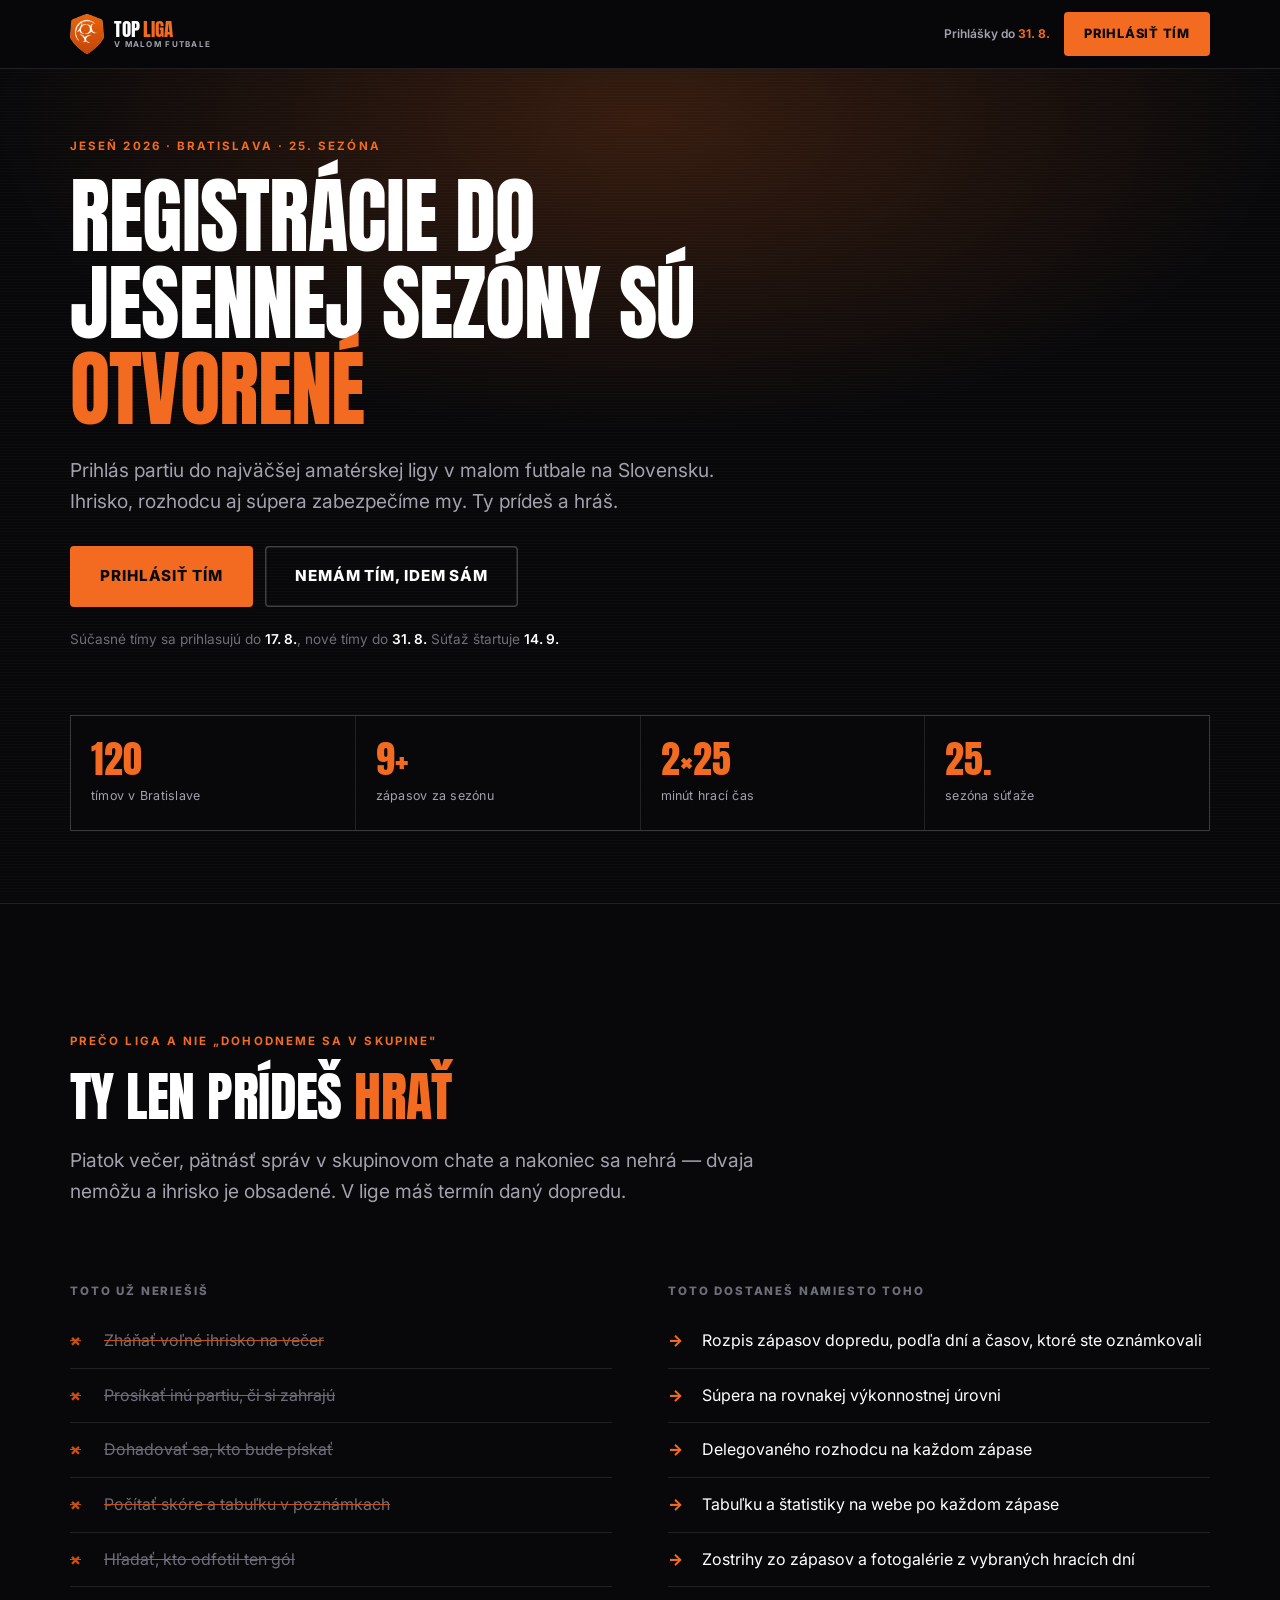
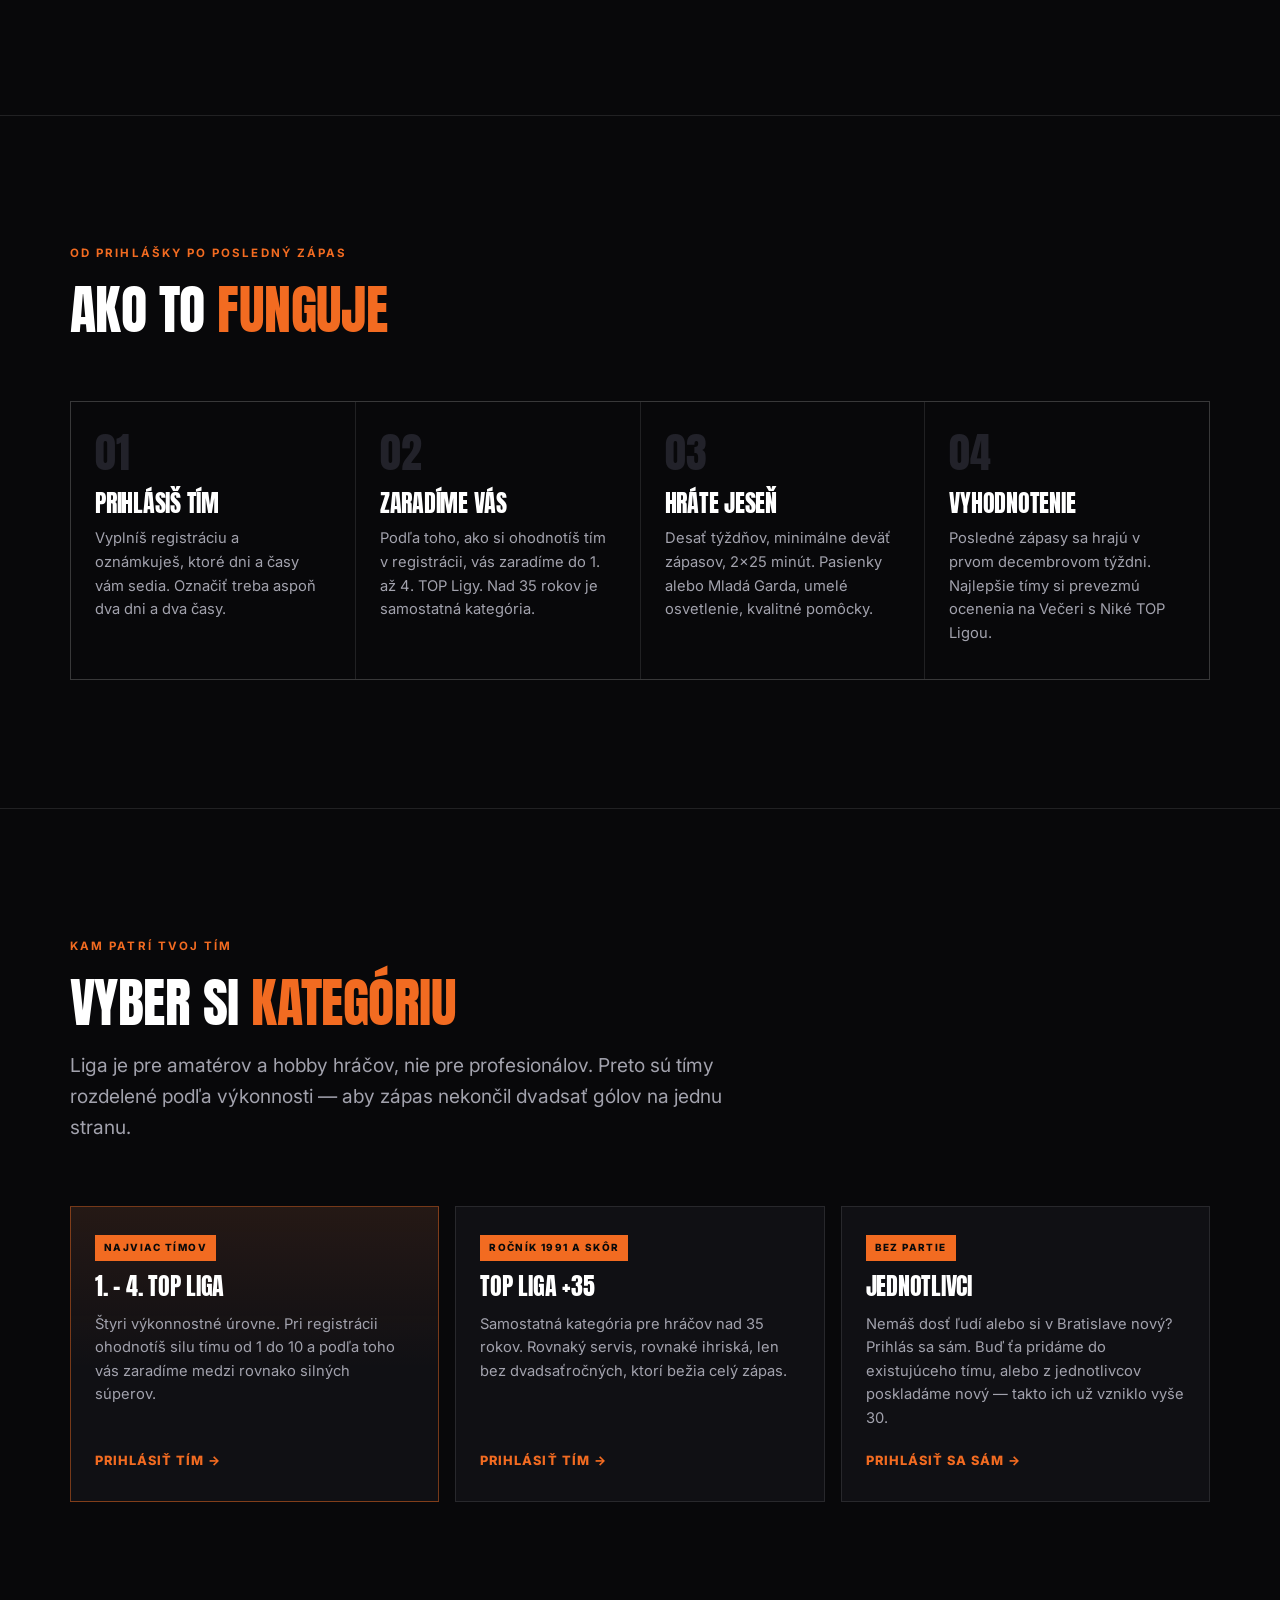
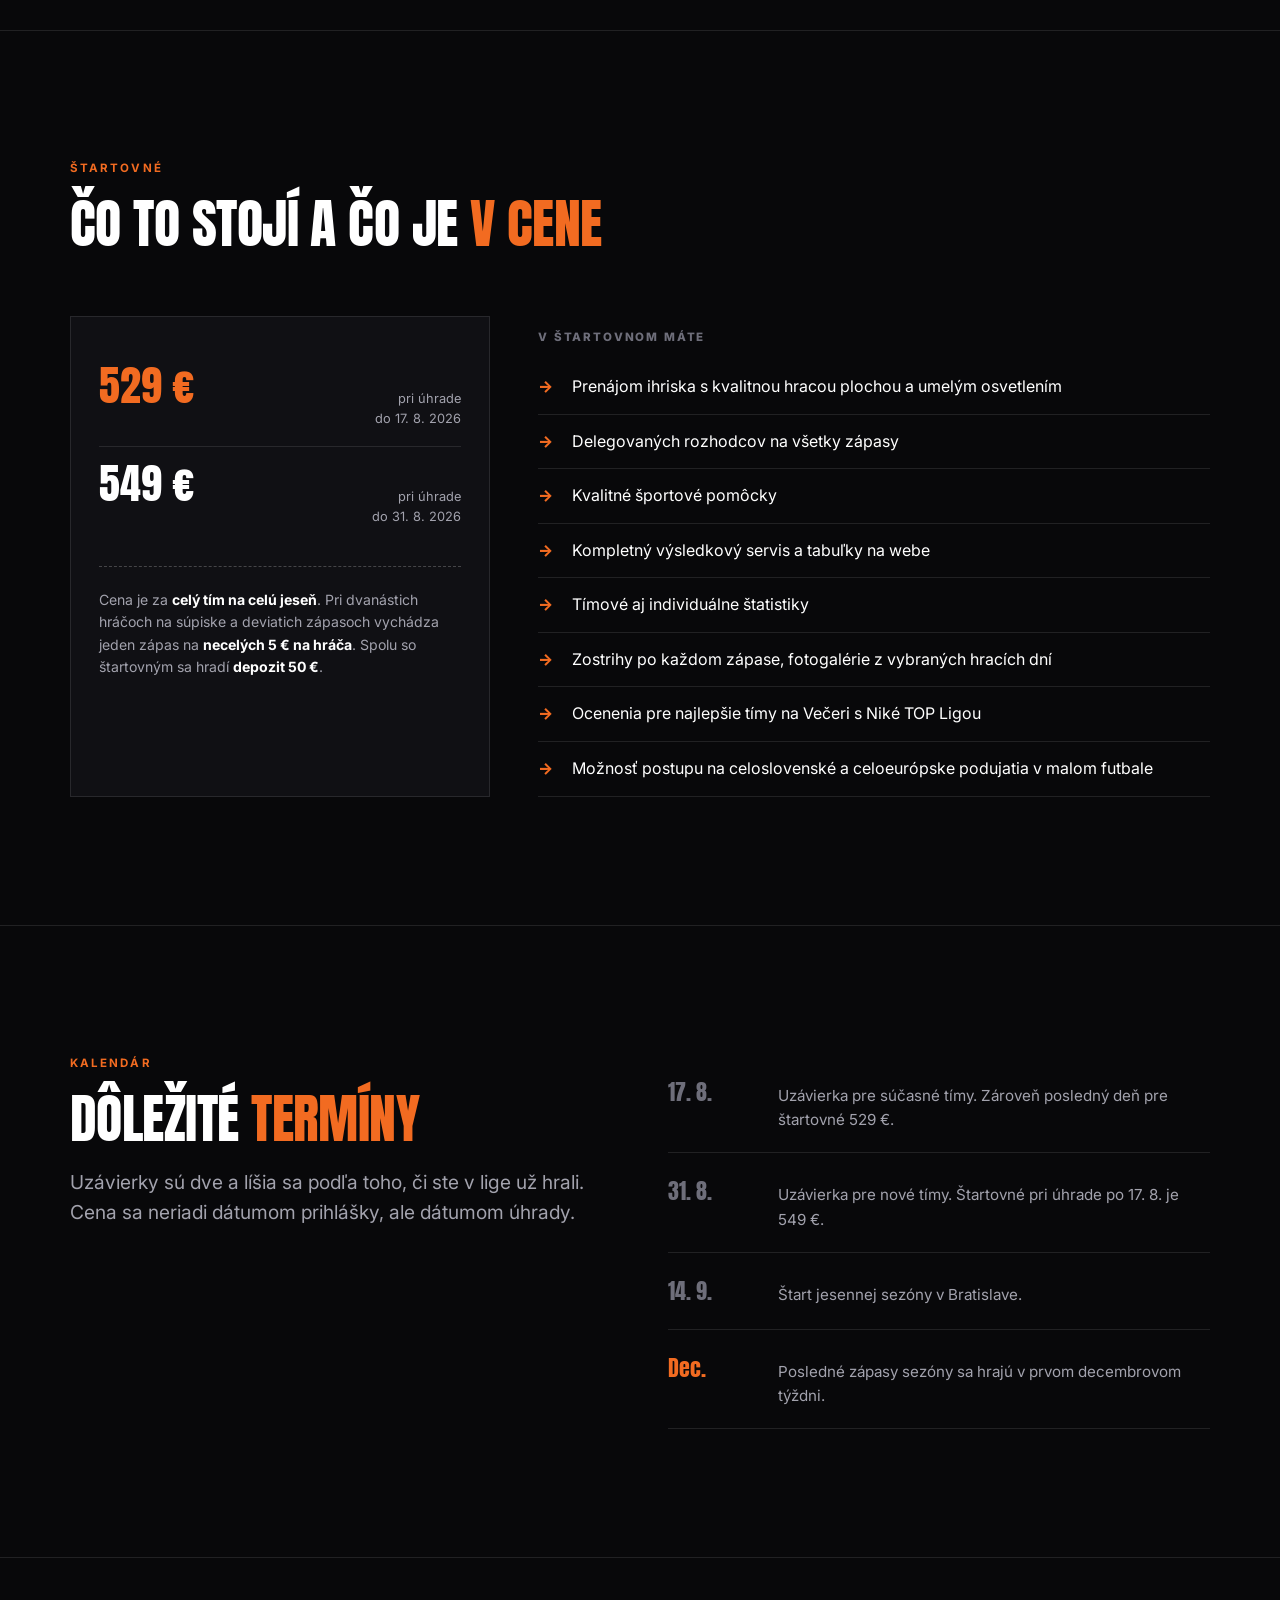
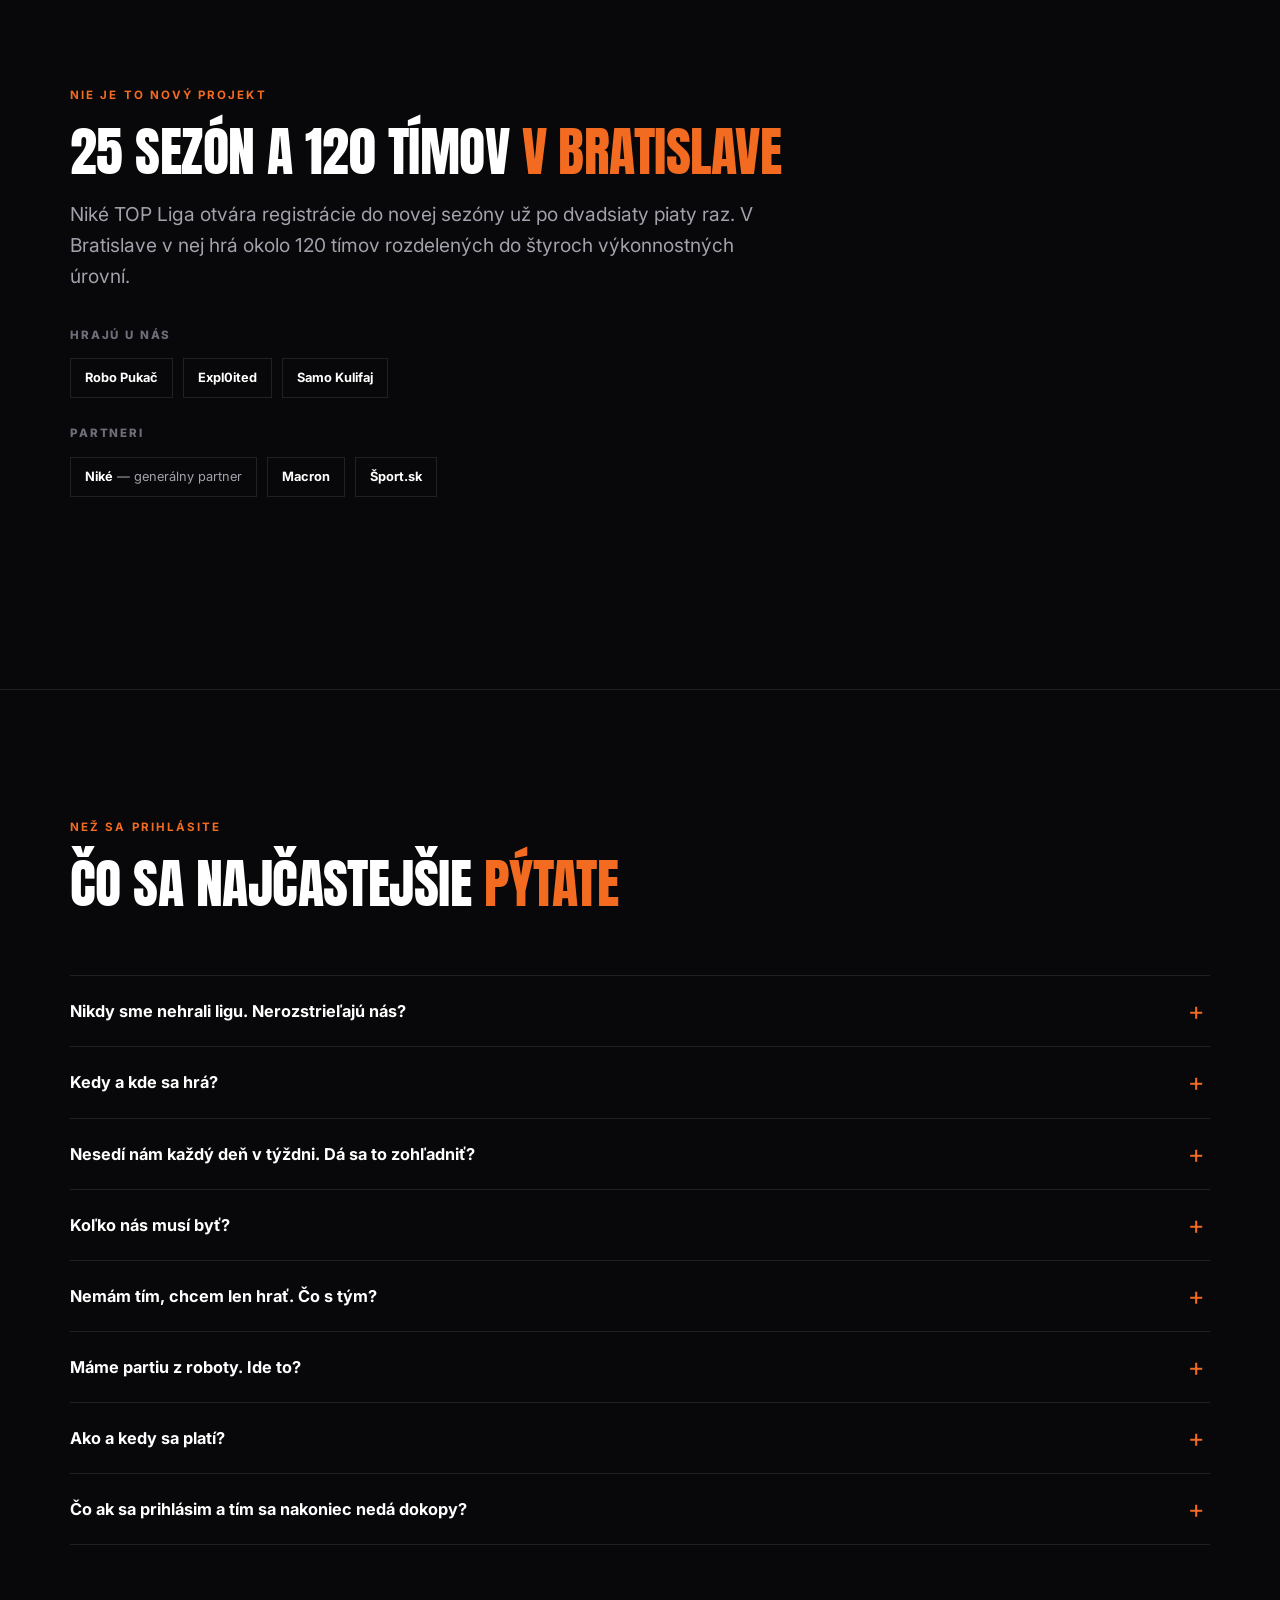
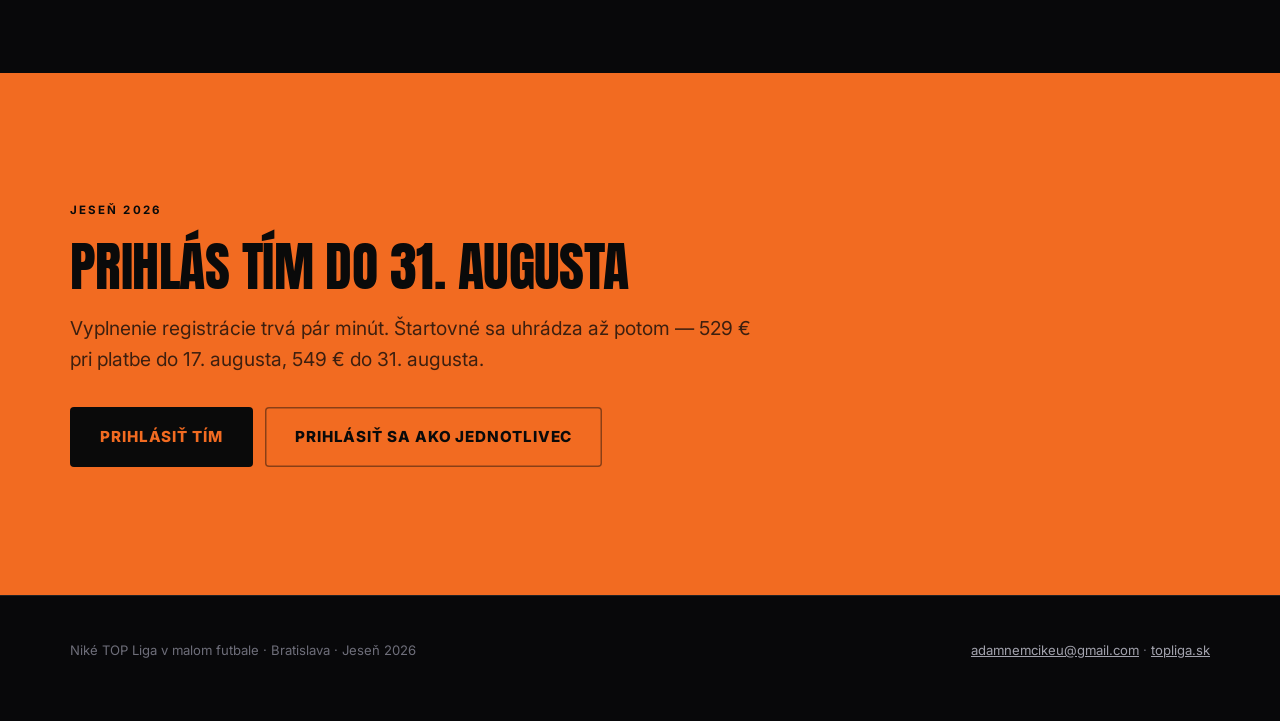
==== commit 8a06dc11: "Integracia Netlify Forms, GTM, noindex a robots.txt, og:image, kontakt a legalne odkazy" ====
--- a/index.html
+++ b/index.html
@@ -5,19 +5,26 @@
 <meta name="viewport" content="width=device-width, initial-scale=1">
 <title>Niké TOP Liga — jeseň 2026 | Prihlás tím do amatérskej ligy v Bratislave</title>
 <meta name="description" content="Registrácie do jesennej sezóny Niké TOP Ligy sú otvorené. 120 tímov, min. 9 zápasov, delegovaní rozhodcovia, Pasienky a Mladá Garda. Štart 14. 9., prihlášky do 31. 8.">
-<meta name="robots" content="index,follow">
-<link rel="canonical" href="https://topliga.sk/jesen-2026">
+<meta name="robots" content="noindex, nofollow">
 
 <meta property="og:type" content="website">
 <meta property="og:locale" content="sk_SK">
 <meta property="og:title" content="Registrácie do jesennej sezóny sú otvorené">
 <meta property="og:description" content="Najväčšia amatérska liga v malom futbale na Slovensku. Prihlás tím do 31. 8., súťaž štartuje 14. 9.">
-<!-- TODO: doplniť absolútnu URL náhľadového obrázka (1200×630) -->
-<meta property="og:image" content="assets/img/og.jpg">
+<meta property="og:url" content="https://go.topliga.sk/">
+<!-- Absolútna URL je pre Facebook povinná. Ak sa zmení doména, zmeň aj toto.
+     Obrázok sa dá pregenerovať zo zdroja assets/img/og-source.html. -->
+<meta property="og:image" content="https://go.topliga.sk/assets/img/og.png">
+<meta property="og:image:width" content="1200">
+<meta property="og:image:height" content="630">
+<meta property="og:image:alt" content="Niké TOP Liga — registrácie do jesennej sezóny 2026 sú otvorené">
+<meta name="twitter:card" content="summary_large_image">
 
 <link rel="preconnect" href="https://fonts.googleapis.com">
 <link rel="preconnect" href="https://fonts.gstatic.com" crossorigin>
 <link href="https://fonts.googleapis.com/css2?family=Anton&family=Inter:wght@400;600;700;800&display=swap&subset=latin,latin-ext" rel="stylesheet">
+<link rel="icon" href="assets/img/znak.png" type="image/png">
+<link rel="apple-touch-icon" href="assets/img/znak.png">
 <link rel="stylesheet" href="assets/css/style.css">
 
 <!-- Google Tag Manager -->
@@ -420,9 +427,9 @@
 <footer class="foot">
   <div class="wrap foot__in">
     <span>Niké TOP Liga v malom futbale · Bratislava · Jeseň 2026</span>
-    <!-- TODO: doplniť reálny kontakt a odkazy na dokumenty -->
+    <!-- Kontakt: dočasný e-mail od Adama. TODO: vymeniť za finálny notifikačný e-mail, keď ho pošle. -->
     <span>
-      <a href="mailto:info@topliga.sk">info@topliga.sk</a> ·
+      <a href="mailto:adamnemcikeu@gmail.com">adamnemcikeu@gmail.com</a> ·
       <a href="https://topliga.sk" target="_blank" rel="noopener">topliga.sk</a>
     </span>
   </div>
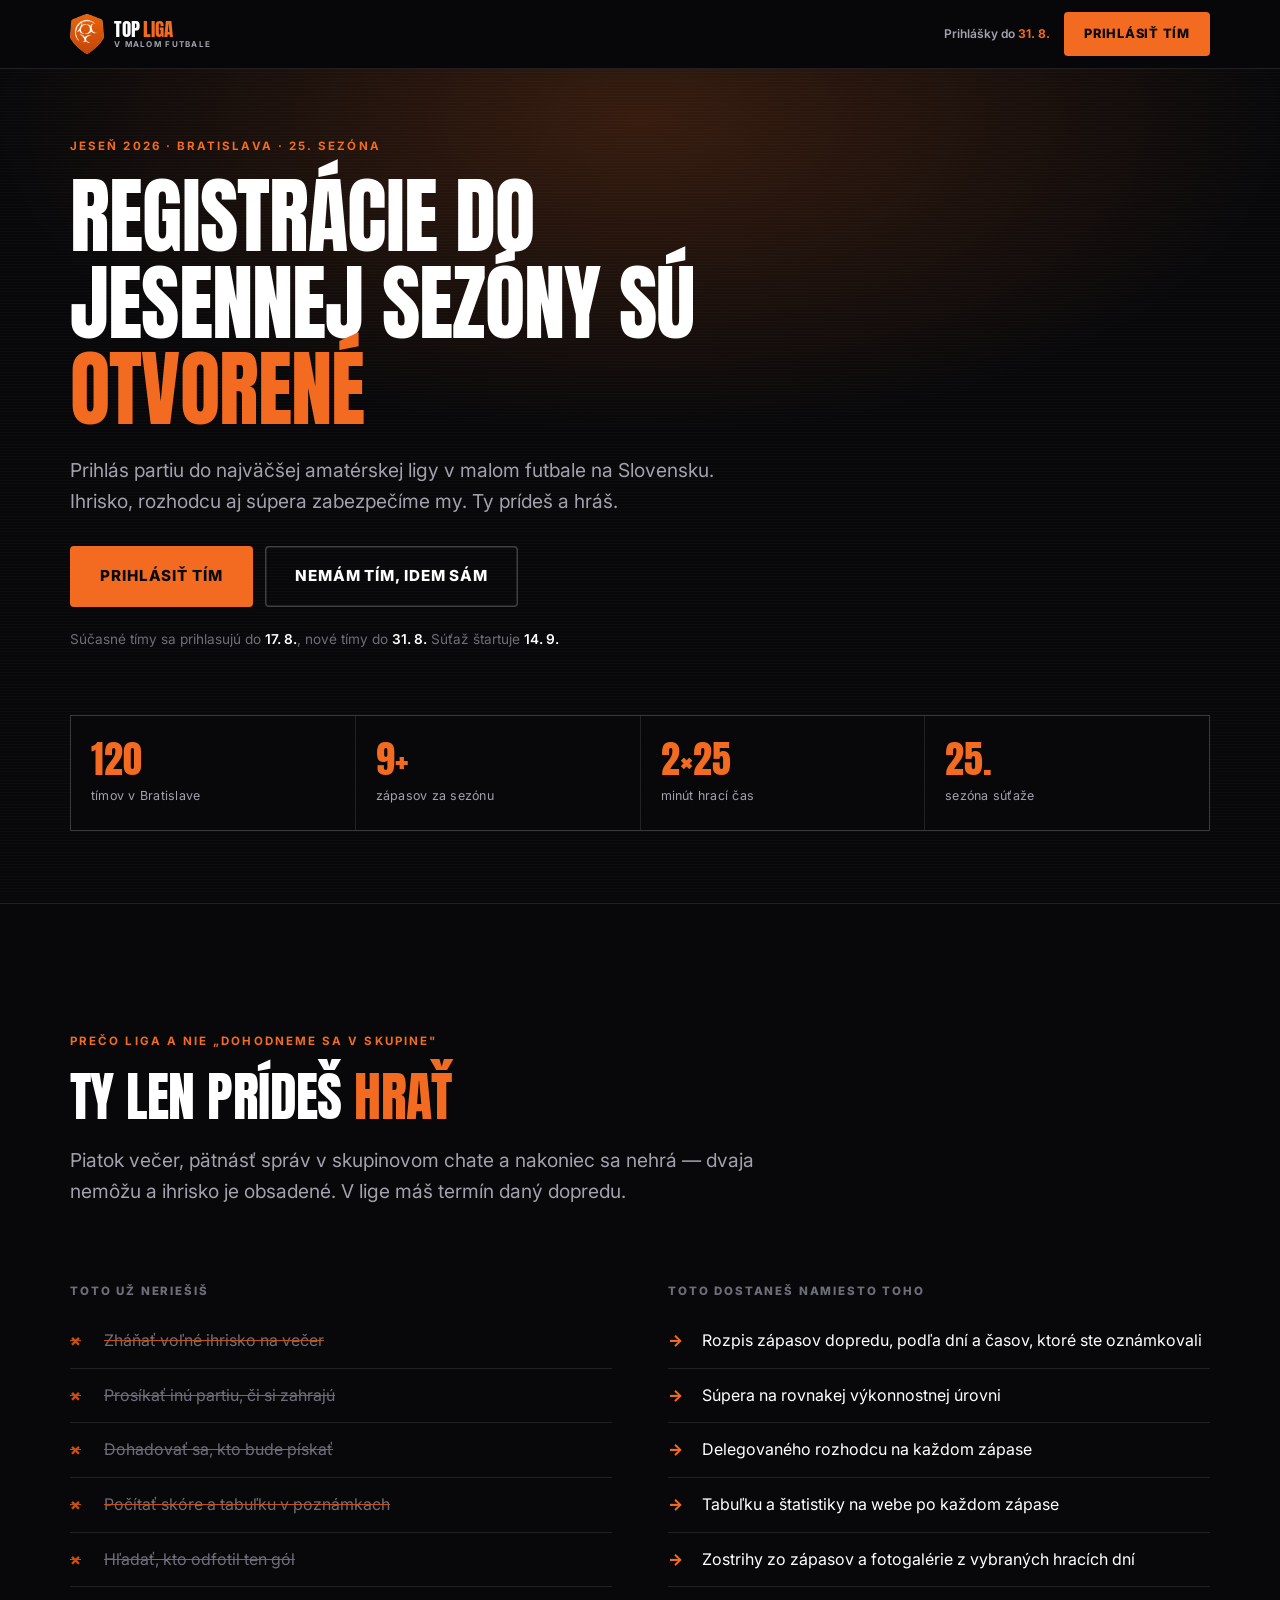
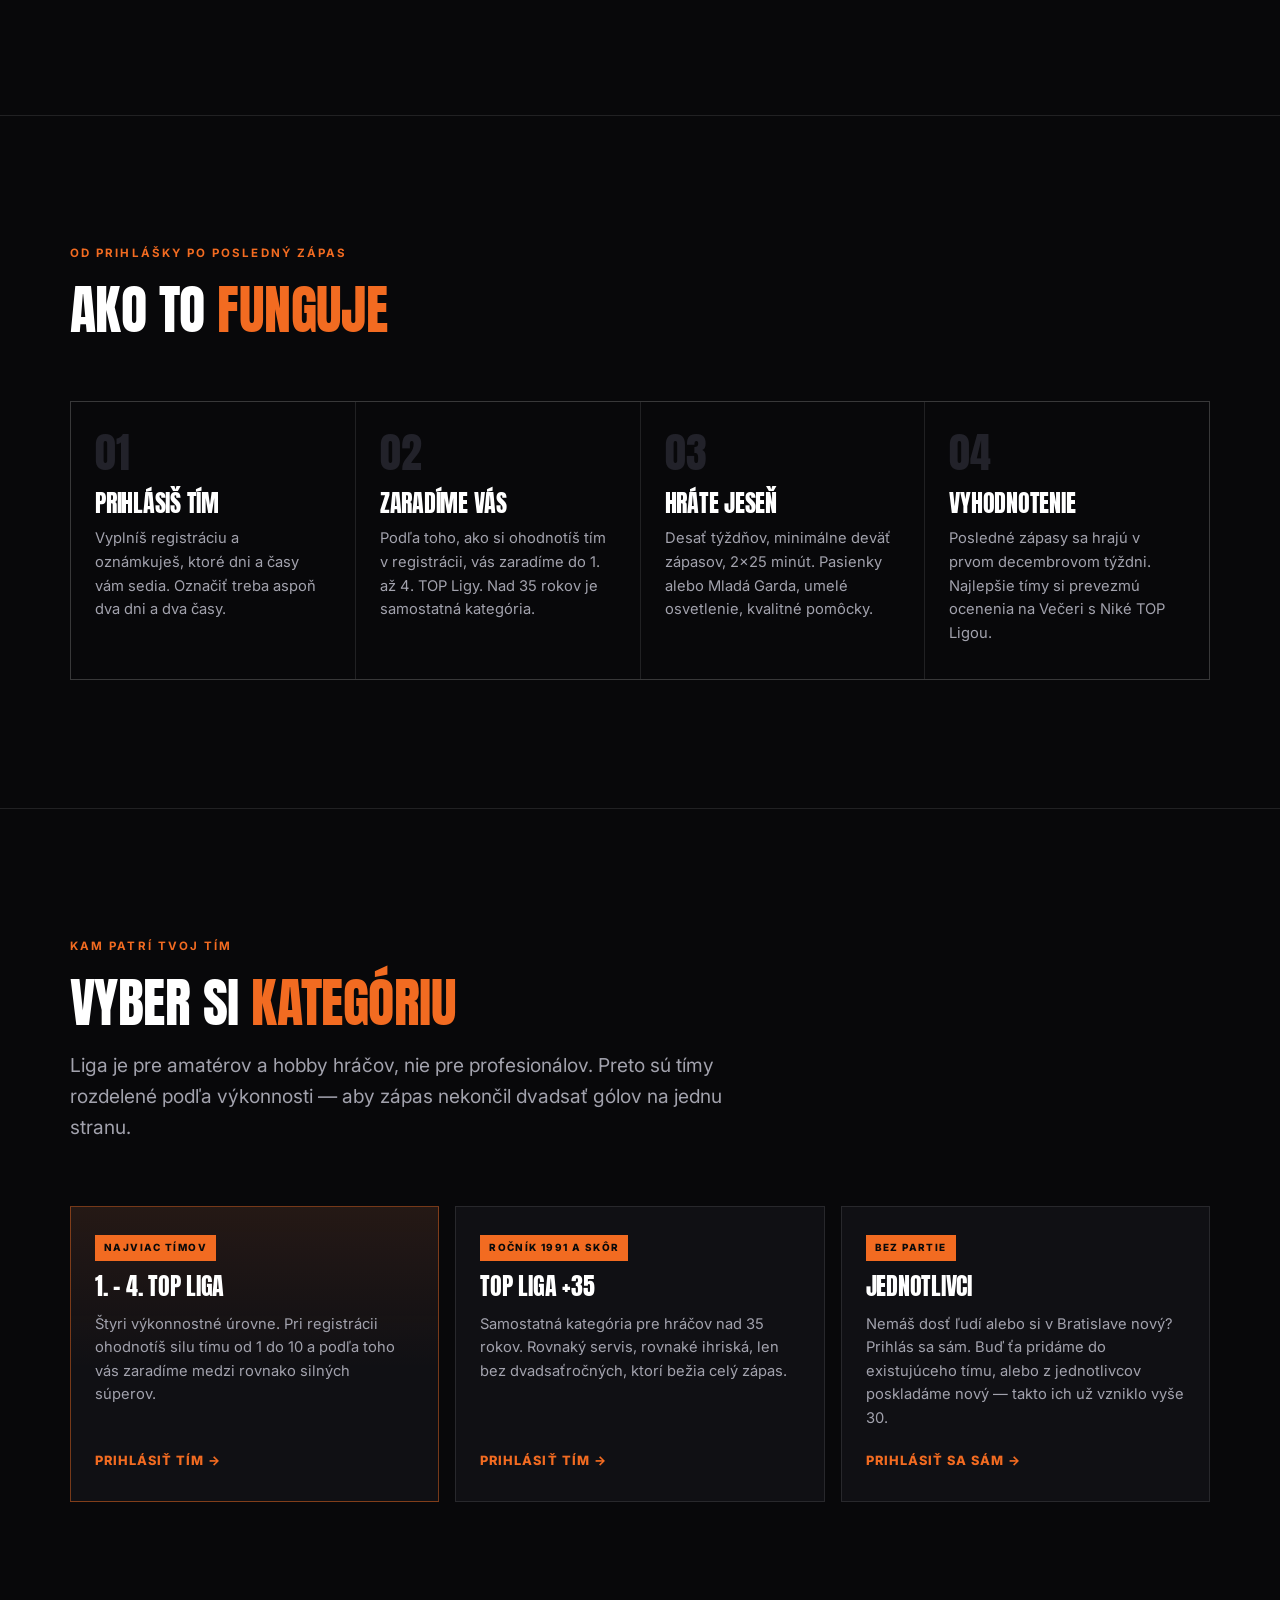
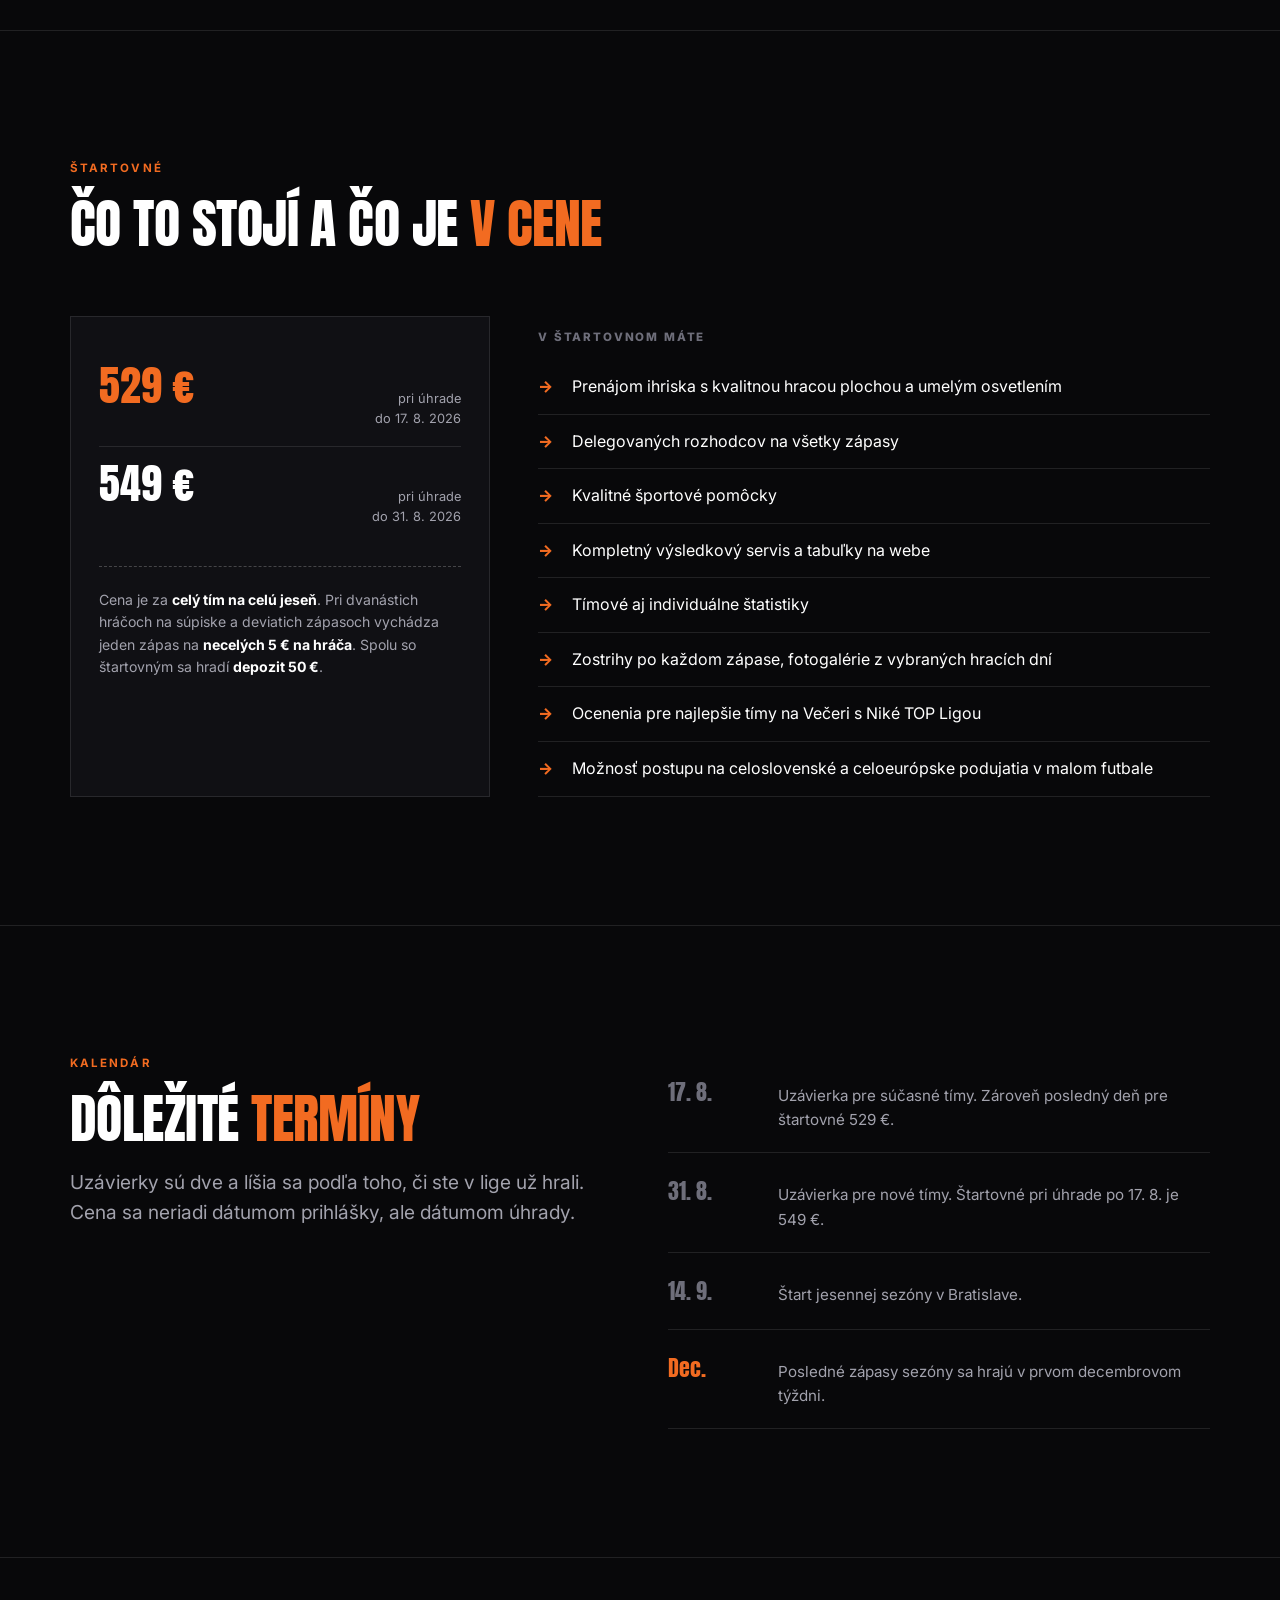
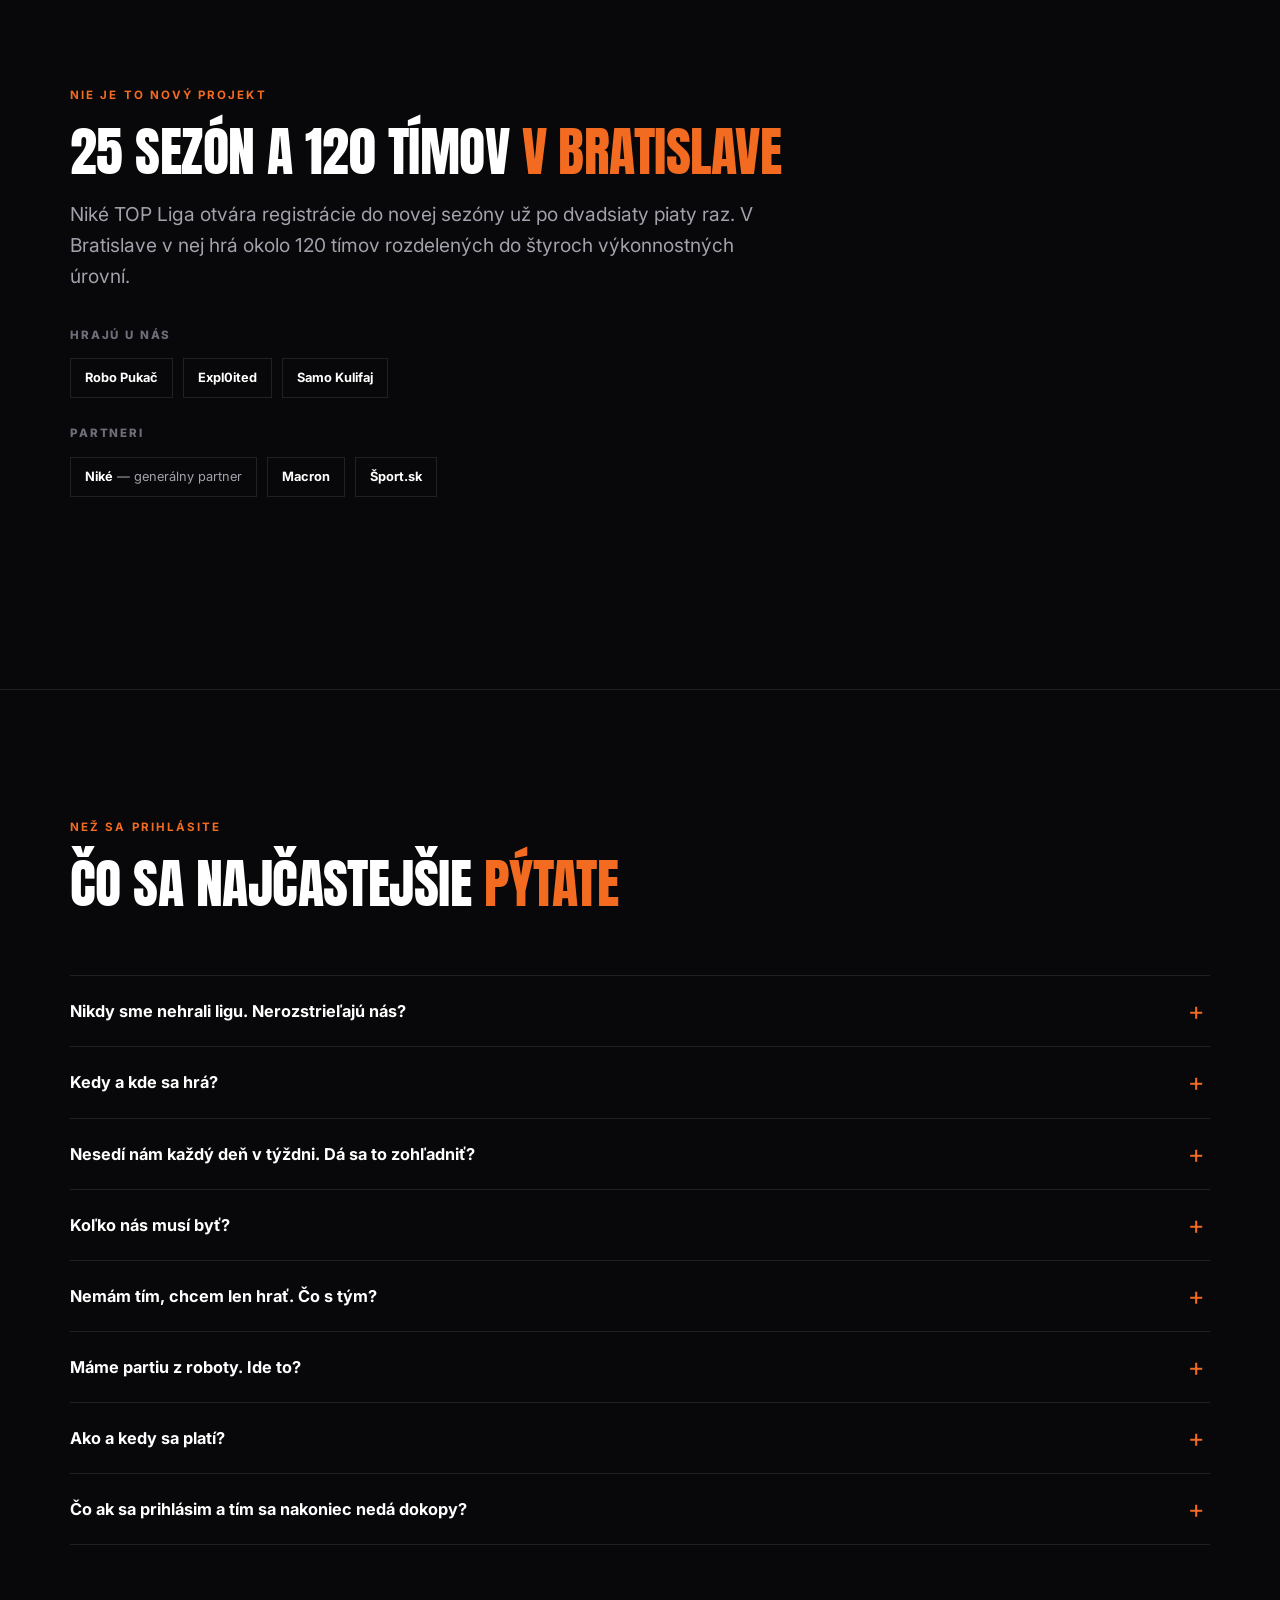
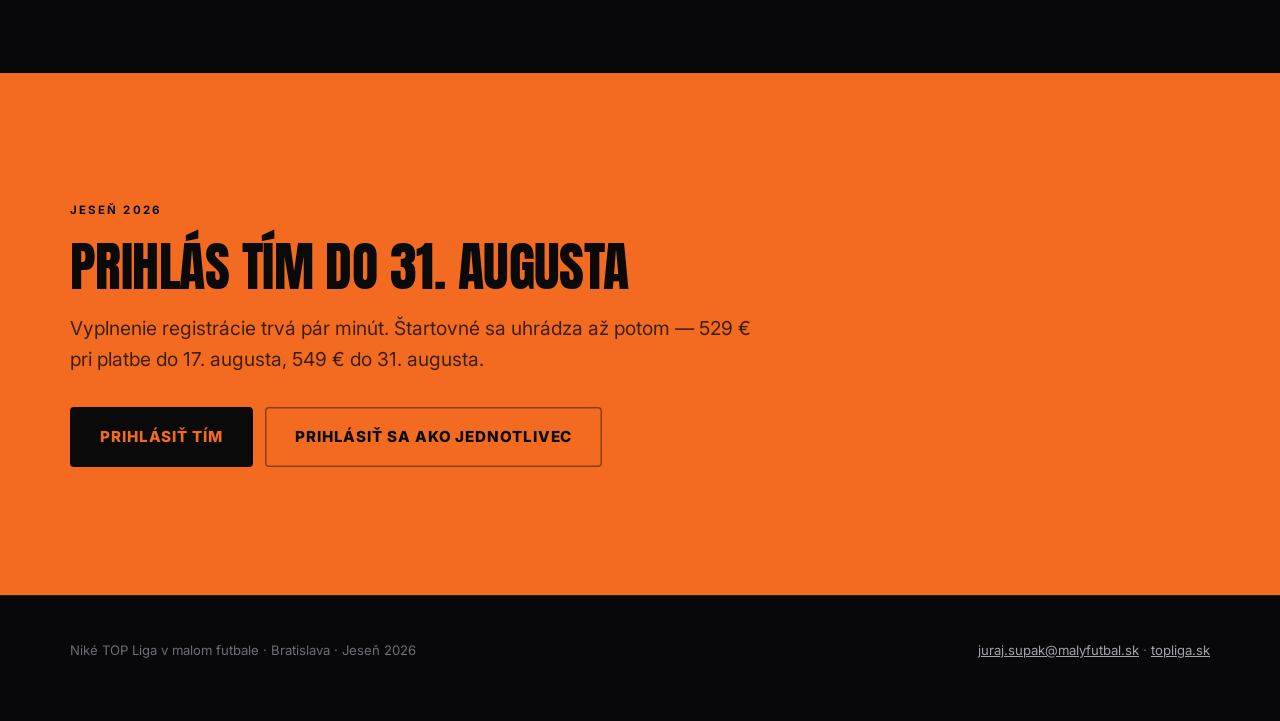
==== commit d7889d3f: "Aktualizacia notifikacneho e-mailu na juraj.supak@malyfutbal.sk" ====
--- a/index.html
+++ b/index.html
@@ -427,9 +427,9 @@
 <footer class="foot">
   <div class="wrap foot__in">
     <span>Niké TOP Liga v malom futbale · Bratislava · Jeseň 2026</span>
-    <!-- Kontakt: dočasný e-mail od Adama. TODO: vymeniť za finálny notifikačný e-mail, keď ho pošle. -->
+    <!-- Kontakt: finálny notifikačný e-mail. -->
     <span>
-      <a href="mailto:adamnemcikeu@gmail.com">adamnemcikeu@gmail.com</a> ·
+      <a href="mailto:juraj.supak@malyfutbal.sk">juraj.supak@malyfutbal.sk</a> ·
       <a href="https://topliga.sk" target="_blank" rel="noopener">topliga.sk</a>
     </span>
   </div>
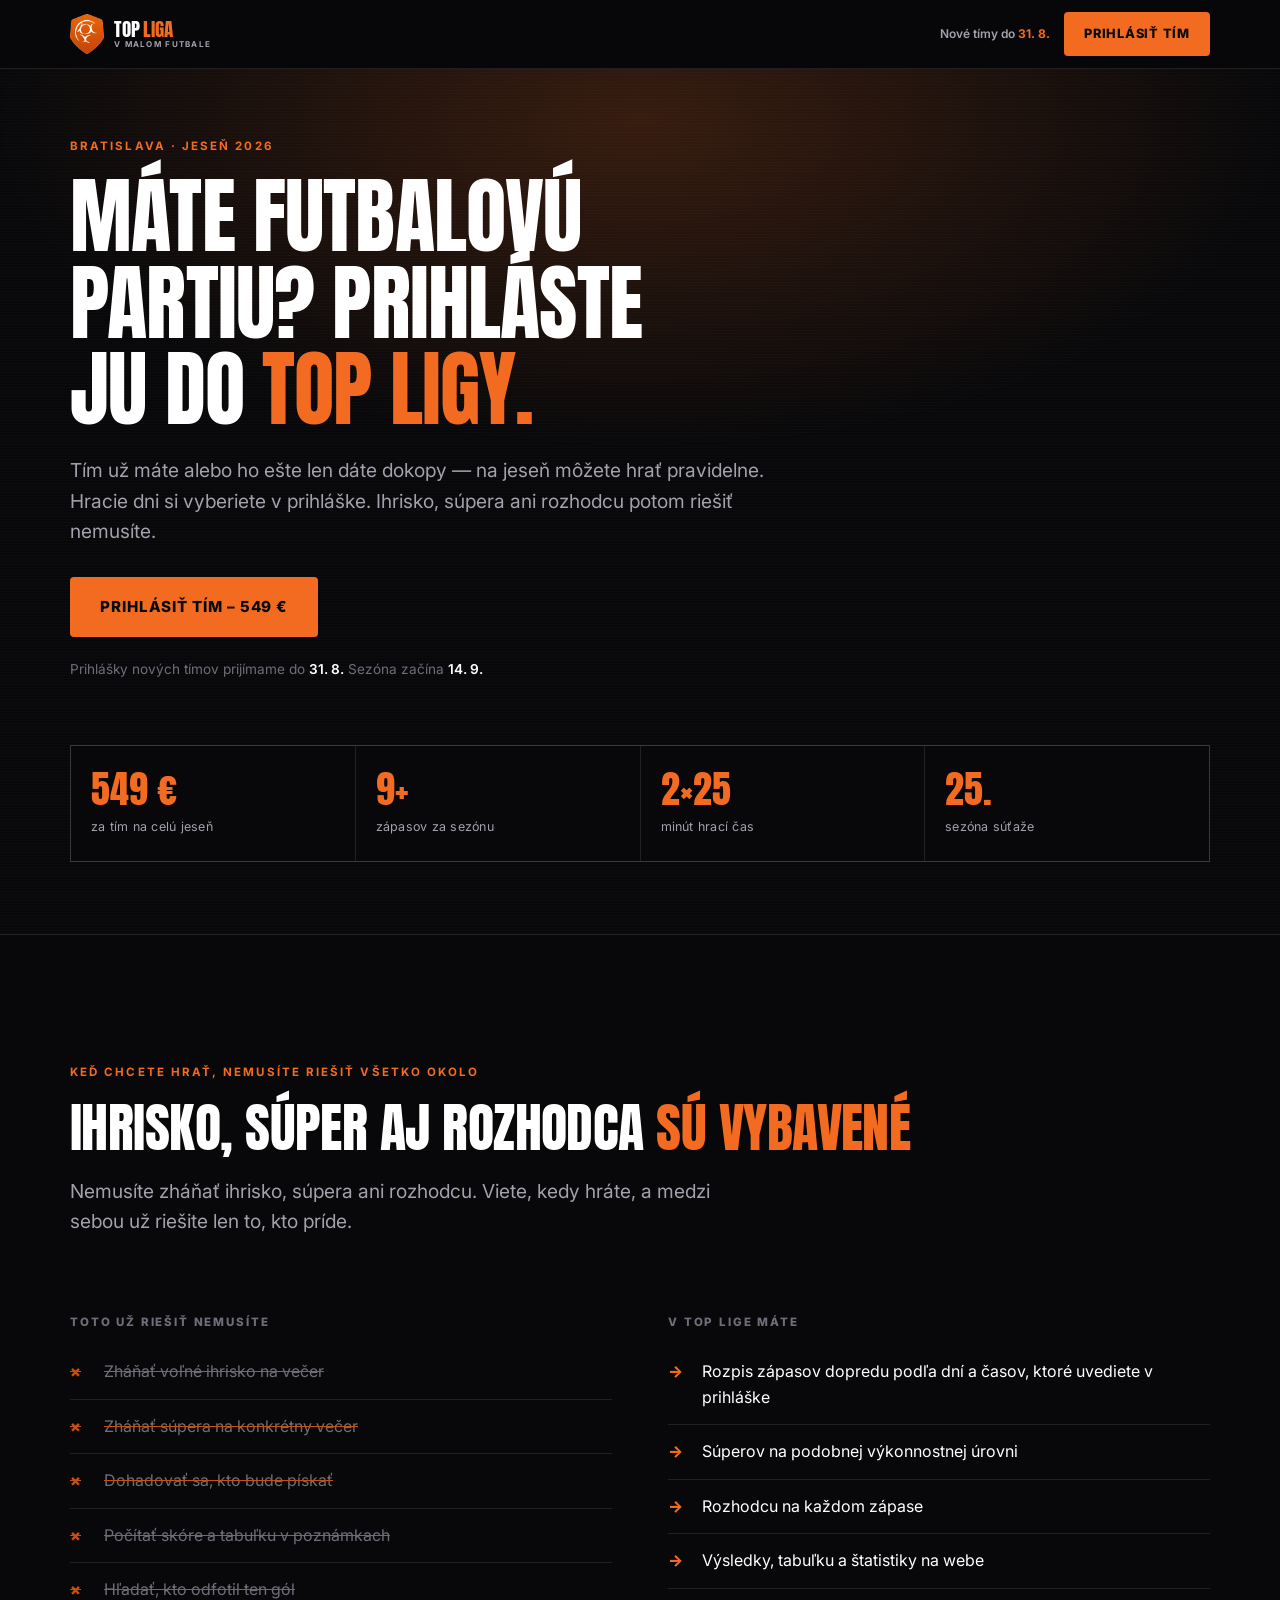
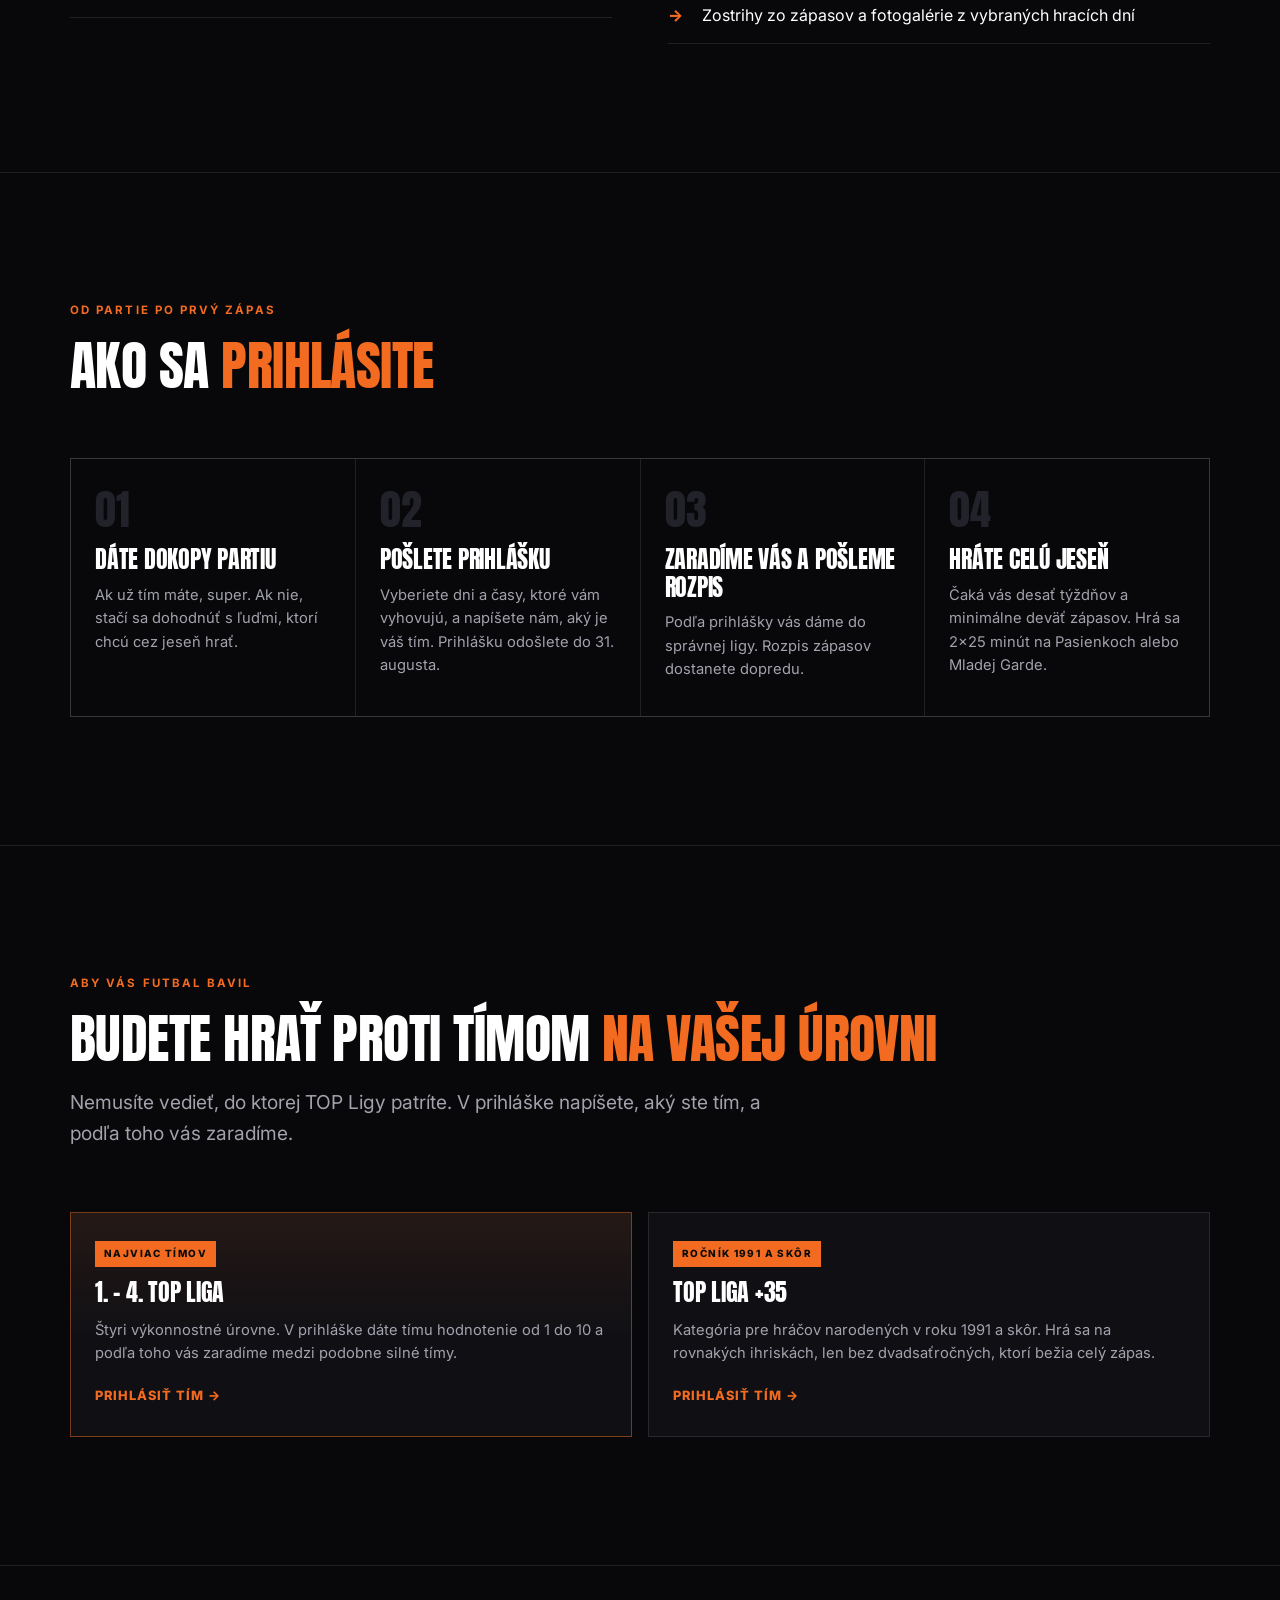
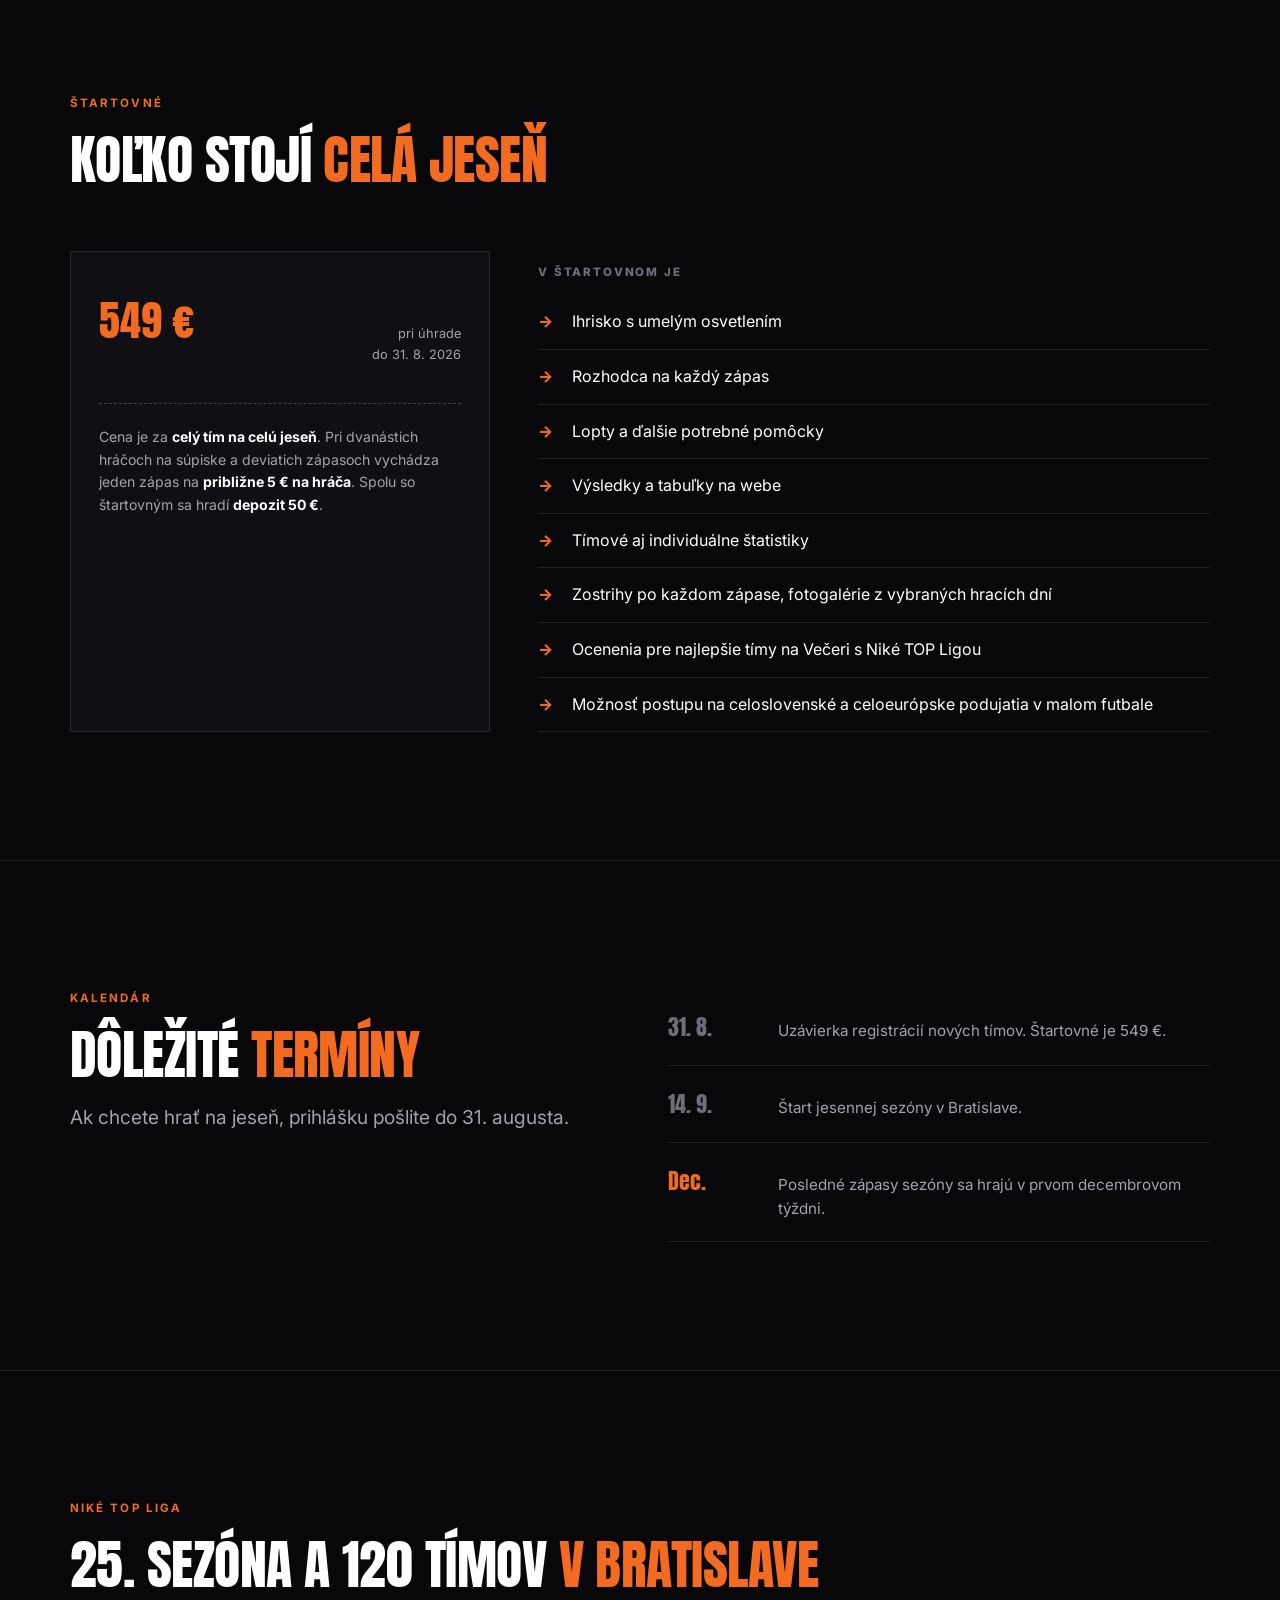
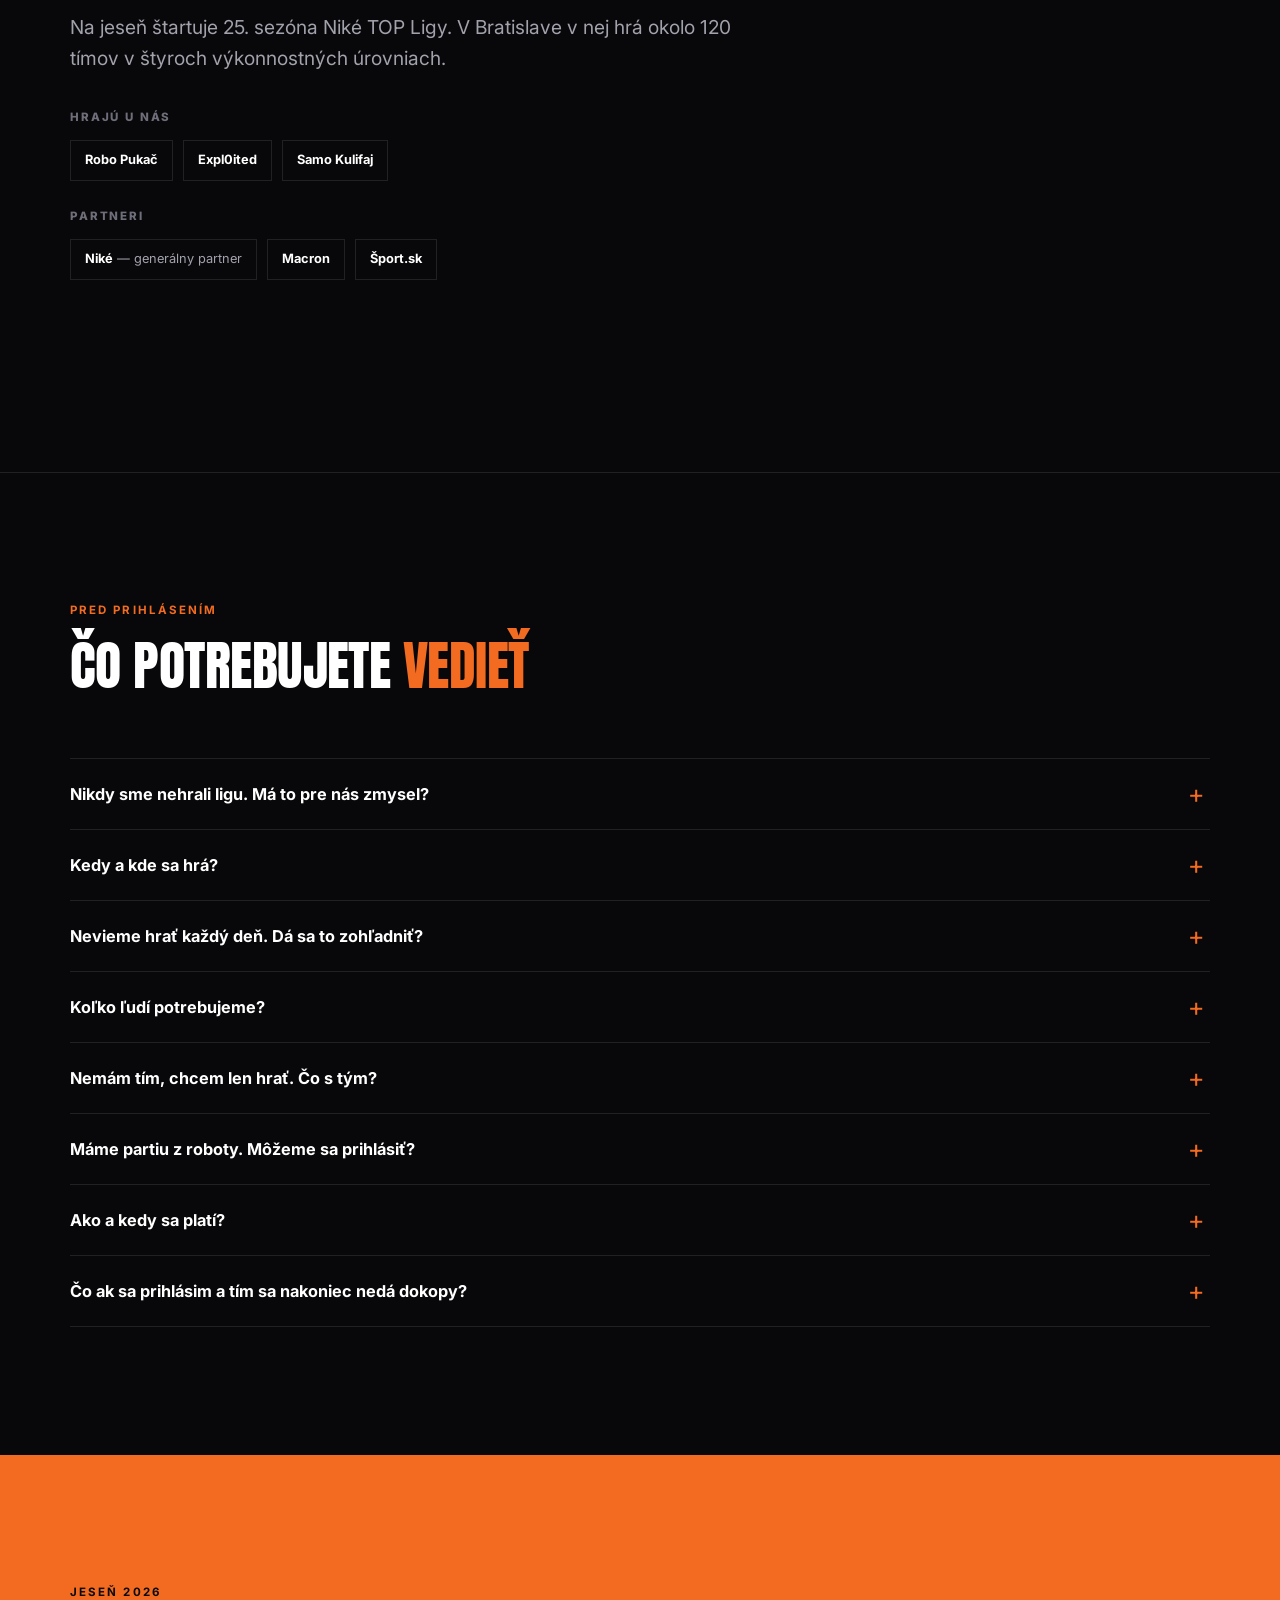
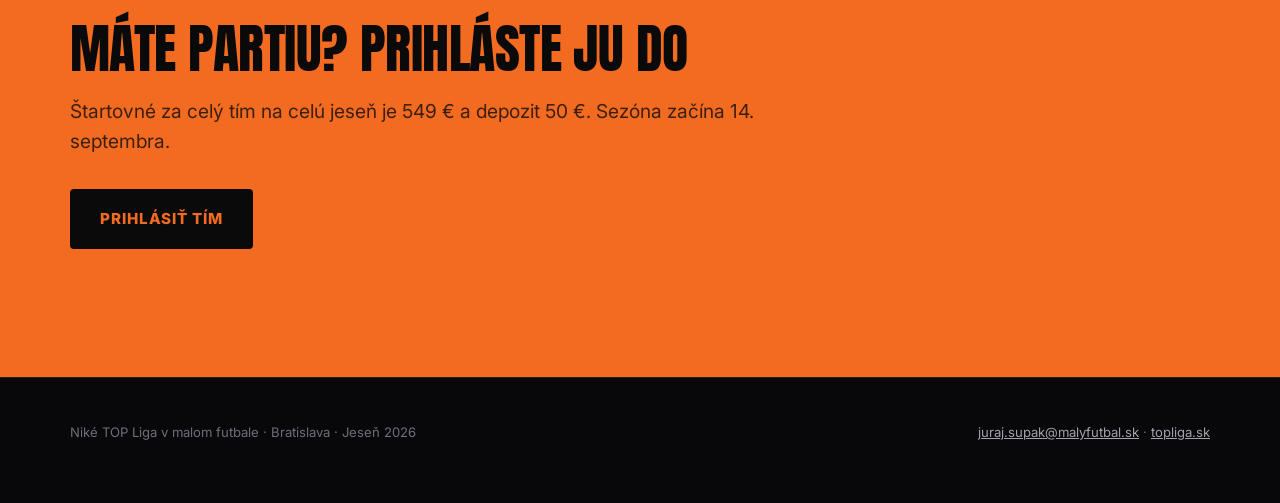
==== commit 5733f968: "Update Topliga copy and form validation" ====
--- a/index.html
+++ b/index.html
@@ -3,14 +3,14 @@
 <head>
 <meta charset="utf-8">
 <meta name="viewport" content="width=device-width, initial-scale=1">
-<title>Niké TOP Liga — jeseň 2026 | Prihlás tím do amatérskej ligy v Bratislave</title>
-<meta name="description" content="Registrácie do jesennej sezóny Niké TOP Ligy sú otvorené. 120 tímov, min. 9 zápasov, delegovaní rozhodcovia, Pasienky a Mladá Garda. Štart 14. 9., prihlášky do 31. 8.">
+<title>Prihlásenie tímov do Niké TOP Ligy | Jeseň 2026</title>
+<meta name="description" content="Máte futbalovú partiu, alebo ju viete dať dokopy? Prihláste tím do jesennej Niké TOP Ligy v Bratislave do 31. augusta.">
 <meta name="robots" content="noindex, nofollow">
 
 <meta property="og:type" content="website">
 <meta property="og:locale" content="sk_SK">
-<meta property="og:title" content="Registrácie do jesennej sezóny sú otvorené">
-<meta property="og:description" content="Najväčšia amatérska liga v malom futbale na Slovensku. Prihlás tím do 31. 8., súťaž štartuje 14. 9.">
+<meta property="og:title" content="Prihlásenie tímov do Niké TOP Ligy">
+<meta property="og:description" content="Prihlásky nových tímov do jesennej sezóny prijímame do 31. 8.">
 <meta property="og:url" content="https://go.topliga.sk/">
 <!-- Absolútna URL je pre Facebook povinná. Ak sa zmení doména, zmeň aj toto.
      Obrázok sa dá pregenerovať zo zdroja assets/img/og-source.html. -->
@@ -49,7 +49,7 @@
       <span class="logo__txt">TOP <i>Liga</i><small>v malom futbale</small></span>
     </a>
     <div class="head__cta">
-      <span class="head__deadline">Prihlášky do <b>31. 8.</b></span>
+      <span class="head__deadline">Nové tímy do <b>31. 8.</b></span>
       <a class="btn btn--primary btn--sm" href="registracia-timu.html" data-cta="header">Prihlásiť tím</a>
     </div>
   </div>
@@ -60,22 +60,21 @@
 <!-- =========================================================== HERO -->
 <section class="hero">
   <div class="wrap hero__in">
-    <p class="eyebrow">Jeseň 2026 · Bratislava · 25. sezóna</p>
-
-    <h1>Registrácie do jesennej sezóny sú <span class="hl">otvorené</span></h1>
+    <p class="eyebrow">Bratislava · Jeseň 2026</p>
+
+    <h1>Máte futbalovú partiu? Prihláste ju do <span class="hl">TOP Ligy.</span></h1>
 
     <p class="lead">
-      Prihlás partiu do najväčšej amatérskej ligy v malom futbale na Slovensku.
-      Ihrisko, rozhodcu aj súpera zabezpečíme my. Ty prídeš a hráš.
+      Tím už máte alebo ho ešte len dáte dokopy — na jeseň môžete hrať pravidelne.
+      Hracie dni si vyberiete v prihláške. Ihrisko, súpera ani rozhodcu potom riešiť nemusíte.
     </p>
 
     <div class="hero__actions">
-      <a class="btn btn--primary" href="registracia-timu.html" data-cta="hero-team">Prihlásiť tím</a>
-      <a class="btn btn--ghost" href="registracia-jednotlivca.html" data-cta="hero-solo">Nemám tím, idem sám</a>
+      <a class="btn btn--primary" href="registracia-timu.html" data-cta="hero-team">Prihlásiť tím – 549 €</a>
     </div>
 
     <p class="hero__note">
-      Súčasné tímy sa prihlasujú do <b>17. 8.</b>, nové tímy do <b>31. 8.</b> Súťaž štartuje <b>14. 9.</b>
+      Prihlášky nových tímov prijímame do <b>31. 8.</b> Sezóna začína <b>14. 9.</b>
     </p>
 
     <div class="countdown" data-countdown>
@@ -89,7 +88,7 @@
     </div>
 
     <div class="facts">
-      <div class="fact"><div class="fact__k">120</div><div class="fact__v">tímov v Bratislave</div></div>
+      <div class="fact"><div class="fact__k">549 €</div><div class="fact__v">za tím na celú jeseň</div></div>
       <div class="fact"><div class="fact__k">9+</div><div class="fact__v">zápasov za sezónu</div></div>
       <div class="fact"><div class="fact__k">2×25</div><div class="fact__v">minút hrací čas</div></div>
       <div class="fact"><div class="fact__k">25.</div><div class="fact__v">sezóna súťaže</div></div>
@@ -101,32 +100,32 @@
 <section class="section">
   <div class="wrap">
     <div class="section-head rv">
-      <p class="eyebrow">Prečo liga a nie „dohodneme sa v skupine"</p>
-      <h2>Ty len prídeš <span class="hl">hrať</span></h2>
+      <p class="eyebrow">Keď chcete hrať, nemusíte riešiť všetko okolo</p>
+      <h2>Ihrisko, súper aj rozhodca <span class="hl">sú vybavené</span></h2>
       <p class="lead">
-        Piatok večer, pätnásť správ v skupinovom chate a nakoniec sa nehrá —
-        dvaja nemôžu a ihrisko je obsadené. V lige máš termín daný dopredu.
+        Nemusíte zháňať ihrisko, súpera ani rozhodcu. Viete, kedy hráte,
+        a medzi sebou už riešite len to, kto príde.
       </p>
     </div>
 
     <div class="split">
       <div class="rv">
-        <p class="col-title">Toto už neriešiš</p>
+        <p class="col-title">Toto už riešiť nemusíte</p>
         <ul class="checklist checklist--out">
           <li>Zháňať voľné ihrisko na večer</li>
-          <li>Prosíkať inú partiu, či si zahrajú</li>
+          <li>Zháňať súpera na konkrétny večer</li>
           <li>Dohadovať sa, kto bude pískať</li>
           <li>Počítať skóre a tabuľku v poznámkach</li>
           <li>Hľadať, kto odfotil ten gól</li>
         </ul>
       </div>
       <div class="rv">
-        <p class="col-title">Toto dostaneš namiesto toho</p>
+        <p class="col-title">V TOP Lige máte</p>
         <ul class="checklist checklist--in">
-          <li>Rozpis zápasov dopredu, podľa dní a časov, ktoré ste oznámkovali</li>
-          <li>Súpera na rovnakej výkonnostnej úrovni</li>
-          <li>Delegovaného rozhodcu na každom zápase</li>
-          <li>Tabuľku a štatistiky na webe po každom zápase</li>
+          <li>Rozpis zápasov dopredu podľa dní a časov, ktoré uvediete v prihláške</li>
+          <li>Súperov na podobnej výkonnostnej úrovni</li>
+          <li>Rozhodcu na každom zápase</li>
+          <li>Výsledky, tabuľku a štatistiky na webe</li>
           <li>Zostrihy zo zápasov a fotogalérie z vybraných hracích dní</li>
         </ul>
       </div>
@@ -138,30 +137,30 @@
 <section class="section">
   <div class="wrap">
     <div class="section-head rv">
-      <p class="eyebrow">Od prihlášky po posledný zápas</p>
-      <h2>Ako to <span class="hl">funguje</span></h2>
+      <p class="eyebrow">Od partie po prvý zápas</p>
+      <h2>Ako sa <span class="hl">prihlásite</span></h2>
     </div>
 
     <div class="steps rv">
       <div class="step">
         <div class="step__n">01</div>
-        <h3>Prihlásiš tím</h3>
-        <p>Vyplníš registráciu a oznámkuješ, ktoré dni a časy vám sedia. Označiť treba aspoň dva dni a dva časy.</p>
+        <h3>Dáte dokopy partiu</h3>
+        <p>Ak už tím máte, super. Ak nie, stačí sa dohodnúť s ľuďmi, ktorí chcú cez jeseň hrať.</p>
       </div>
       <div class="step">
         <div class="step__n">02</div>
-        <h3>Zaradíme vás</h3>
-        <p>Podľa toho, ako si ohodnotíš tím v registrácii, vás zaradíme do 1. až 4. TOP Ligy. Nad 35 rokov je samostatná kategória.</p>
+        <h3>Pošlete prihlášku</h3>
+        <p>Vyberiete dni a časy, ktoré vám vyhovujú, a napíšete nám, aký je váš tím. Prihlášku odošlete do 31. augusta.</p>
       </div>
       <div class="step">
         <div class="step__n">03</div>
-        <h3>Hráte jeseň</h3>
-        <p>Desať týždňov, minimálne deväť zápasov, 2×25 minút. Pasienky alebo Mladá Garda, umelé osvetlenie, kvalitné pomôcky.</p>
+        <h3>Zaradíme vás a pošleme rozpis</h3>
+        <p>Podľa prihlášky vás dáme do správnej ligy. Rozpis zápasov dostanete dopredu.</p>
       </div>
       <div class="step">
         <div class="step__n">04</div>
-        <h3>Vyhodnotenie</h3>
-        <p>Posledné zápasy sa hrajú v prvom decembrovom týždni. Najlepšie tímy si prevezmú ocenenia na Večeri s Niké TOP Ligou.</p>
+        <h3>Hráte celú jeseň</h3>
+        <p>Čaká vás desať týždňov a minimálne deväť zápasov. Hrá sa 2×25 minút na Pasienkoch alebo Mladej Garde.</p>
       </div>
     </div>
   </div>
@@ -171,21 +170,21 @@
 <section class="section">
   <div class="wrap">
     <div class="section-head rv">
-      <p class="eyebrow">Kam patrí tvoj tím</p>
-      <h2>Vyber si <span class="hl">kategóriu</span></h2>
+      <p class="eyebrow">Aby vás futbal bavil</p>
+      <h2>Budete hrať proti tímom <span class="hl">na vašej úrovni</span></h2>
       <p class="lead">
-        Liga je pre amatérov a hobby hráčov, nie pre profesionálov. Preto sú tímy
-        rozdelené podľa výkonnosti — aby zápas nekončil dvadsať gólov na jednu stranu.
+        Nemusíte vedieť, do ktorej TOP Ligy patríte. V prihláške napíšete, aký ste tím,
+        a podľa toho vás zaradíme.
       </p>
     </div>
 
-    <div class="cards">
+    <div class="cards cards--two">
       <div class="card card--hot rv">
         <span class="card__tag">Najviac tímov</span>
         <h3>1. – 4. TOP Liga</h3>
         <p>
-          Štyri výkonnostné úrovne. Pri registrácii ohodnotíš silu tímu od 1 do 10
-          a podľa toho vás zaradíme medzi rovnako silných súperov.
+          Štyri výkonnostné úrovne. V prihláške dáte tímu hodnotenie od 1 do 10
+          a podľa toho vás zaradíme medzi podobne silné tímy.
         </p>
         <a class="card__link" href="registracia-timu.html" data-cta="card-team">Prihlásiť tím →</a>
       </div>
@@ -194,21 +193,12 @@
         <span class="card__tag">Ročník 1991 a skôr</span>
         <h3>TOP Liga +35</h3>
         <p>
-          Samostatná kategória pre hráčov nad 35 rokov. Rovnaký servis, rovnaké ihriská,
+          Kategória pre hráčov narodených v roku 1991 a skôr. Hrá sa na rovnakých ihriskách,
           len bez dvadsaťročných, ktorí bežia celý zápas.
         </p>
         <a class="card__link" href="registracia-timu.html" data-cta="card-35">Prihlásiť tím →</a>
       </div>
 
-      <div class="card rv">
-        <span class="card__tag">Bez partie</span>
-        <h3>Jednotlivci</h3>
-        <p>
-          Nemáš dosť ľudí alebo si v Bratislave nový? Prihlás sa sám. Buď ťa pridáme
-          do existujúceho tímu, alebo z jednotlivcov poskladáme nový — takto ich už vzniklo vyše 30.
-        </p>
-        <a class="card__link" href="registracia-jednotlivca.html" data-cta="card-solo">Prihlásiť sa sám →</a>
-      </div>
     </div>
   </div>
 </section>
@@ -218,34 +208,30 @@
   <div class="wrap">
     <div class="section-head rv">
       <p class="eyebrow">Štartovné</p>
-      <h2>Čo to stojí a čo je <span class="hl">v cene</span></h2>
+      <h2>Koľko stojí <span class="hl">celá jeseň</span></h2>
     </div>
 
     <div class="price">
       <div class="price__box rv">
         <div class="price__tier price__tier--now">
-          <span class="price__amt">529 €</span>
-          <span class="price__when">pri úhrade<br>do 17. 8. 2026</span>
-        </div>
-        <div class="price__tier">
           <span class="price__amt">549 €</span>
           <span class="price__when">pri úhrade<br>do 31. 8. 2026</span>
         </div>
 
         <p class="price__math">
           Cena je za <b>celý tím na celú jeseň</b>. Pri dvanástich hráčoch na súpiske
-          a deviatich zápasoch vychádza jeden zápas na <b>necelých 5 € na hráča</b>.
+          a deviatich zápasoch vychádza jeden zápas na <b>približne 5 € na hráča</b>.
           Spolu so štartovným sa hradí <b>depozit 50 €</b>.
         </p>
       </div>
 
       <div class="rv">
-        <p class="col-title">V štartovnom máte</p>
+        <p class="col-title">V štartovnom je</p>
         <ul class="checklist checklist--in">
-          <li>Prenájom ihriska s kvalitnou hracou plochou a umelým osvetlením</li>
-          <li>Delegovaných rozhodcov na všetky zápasy</li>
-          <li>Kvalitné športové pomôcky</li>
-          <li>Kompletný výsledkový servis a tabuľky na webe</li>
+          <li>Ihrisko s umelým osvetlením</li>
+          <li>Rozhodca na každý zápas</li>
+          <li>Lopty a ďalšie potrebné pomôcky</li>
+          <li>Výsledky a tabuľky na webe</li>
           <li>Tímové aj individuálne štatistiky</li>
           <li>Zostrihy po každom zápase, fotogalérie z vybraných hracích dní</li>
           <li>Ocenenia pre najlepšie tímy na Večeri s Niké TOP Ligou</li>
@@ -264,20 +250,15 @@
         <p class="eyebrow">Kalendár</p>
         <h2>Dôležité <span class="hl">termíny</span></h2>
         <p class="lead" style="margin-top:20px">
-          Uzávierky sú dve a líšia sa podľa toho, či ste v lige už hrali.
-          Cena sa neriadi dátumom prihlášky, ale dátumom úhrady.
+          Ak chcete hrať na jeseň, prihlášku pošlite do 31. augusta.
         </p>
       </div>
 
       <div class="rv">
         <ul class="timeline" data-timeline>
-          <li data-date="2026-08-17">
-            <b>17. 8.</b>
-            <span>Uzávierka pre súčasné tímy. Zároveň posledný deň pre štartovné 529 €.</span>
-          </li>
           <li data-date="2026-08-31">
             <b>31. 8.</b>
-            <span>Uzávierka pre nové tímy. Štartovné pri úhrade po 17. 8. je 549 €.</span>
+            <span>Uzávierka registrácií nových tímov. Štartovné je 549 €.</span>
           </li>
           <li data-date="2026-09-14">
             <b>14. 9.</b>
@@ -297,11 +278,11 @@
 <section class="section">
   <div class="wrap">
     <div class="section-head rv">
-      <p class="eyebrow">Nie je to nový projekt</p>
-      <h2>25 sezón a 120 tímov <span class="hl">v Bratislave</span></h2>
+      <p class="eyebrow">Niké TOP Liga</p>
+      <h2>25. sezóna a 120 tímov <span class="hl">v Bratislave</span></h2>
       <p class="lead">
-        Niké TOP Liga otvára registrácie do novej sezóny už po dvadsiaty piaty raz.
-        V Bratislave v nej hrá okolo 120 tímov rozdelených do štyroch výkonnostných úrovní.
+        Na jeseň štartuje 25. sezóna Niké TOP Ligy. V Bratislave v nej hrá okolo 120 tímov
+        v štyroch výkonnostných úrovniach.
       </p>
       <p class="col-title" style="margin-top:34px">Hrajú u nás</p>
       <div class="proof" style="margin-top:0">
@@ -327,18 +308,16 @@
 <section class="section">
   <div class="wrap">
     <div class="section-head rv">
-      <p class="eyebrow">Než sa prihlásite</p>
-      <h2>Čo sa najčastejšie <span class="hl">pýtate</span></h2>
+      <p class="eyebrow">Pred prihlásením</p>
+      <h2>Čo potrebujete <span class="hl">vedieť</span></h2>
     </div>
 
     <div class="faq rv">
       <details>
-        <summary>Nikdy sme nehrali ligu. Nerozstrieľajú nás?</summary>
-        <p>
-          Tímy sú rozdelené do štyroch výkonnostných úrovní. V registrácii hodnotíš kvalitu tímu
-          od 1 do 10, kde 1 znamená „kvalita je otázna a prvoradá je zábava"
-          a 10 „hrávame pravidelne a sme pripravení bojovať s elitou".
-          Podľa toho vás zaradíme. Zmyslom je, aby zápasy boli vyrovnané.
+        <summary>Nikdy sme nehrali ligu. Má to pre nás zmysel?</summary>
+        <p>
+          Áno. V prihláške tím ohodnotíte a podľa toho ho zaradíme. Sú štyri výkonnostné úrovne,
+          aby ste nehrali proti tímom, ktoré sú úplne niekde inde.
         </p>
       </details>
 
@@ -346,26 +325,23 @@
         <summary>Kedy a kde sa hrá?</summary>
         <p>
           Hracie dni sú pondelok až piatok, zápasy sa hrajú v časoch medzi 18:00 a 22:00
-          na ihriskách Pasienky a Mladá Garda v Novom Meste. Obe majú kvalitnú hraciu plochu
-          a umelé osvetlenie.
-        </p>
-      </details>
-
-      <details>
-        <summary>Nesedí nám každý deň v týždni. Dá sa to zohľadniť?</summary>
-        <p>
-          Áno, a je to súčasť registrácie. Každý deň a každé časové okno oznámkujete od 1 do 5.
-          Musíte označiť aspoň dva vyhovujúce dni a dva vyhovujúce časy — s tým sa už dá pracovať.
-          Snažíme sa tímom maximálne vyhovieť pri hracom dni, čase aj výbere ihriska.
-        </p>
-      </details>
-
-      <details>
-        <summary>Koľko nás musí byť?</summary>
-        <p>
-          Hrá sa malý futbal. Potrebujete partiu, ktorá dokáže stabilne prísť celú jeseň —
-          s desiatimi až dvanástimi hráčmi na súpiske prejdete sezónu bez zháňania
-          náhradníkov na poslednú chvíľu.
+          na ihriskách Pasienky a Mladá Garda v Novom Meste. Obe ihriská majú umelé osvetlenie.
+        </p>
+      </details>
+
+      <details>
+        <summary>Nevieme hrať každý deň. Dá sa to zohľadniť?</summary>
+        <p>
+          Áno. V prihláške označíte dni a časy, ktoré vám vyhovujú. Treba uviesť aspoň dva dni
+          a dva časy — podľa toho vám budeme nastavovať zápasy.
+        </p>
+      </details>
+
+      <details>
+        <summary>Koľko ľudí potrebujeme?</summary>
+        <p>
+          Hrá sa malý futbal. Na celú jeseň sa oplatí mať na súpiske desať až dvanásť hráčov.
+          Keď niekto vypadne, nebudete pred každým zápasom zháňať náhradníkov.
         </p>
       </details>
 
@@ -379,19 +355,18 @@
       </details>
 
       <details>
-        <summary>Máme partiu z roboty. Ide to?</summary>
-        <p>
-          Ide. Prihláste sa ako tím, manažérom býva jeden z vás — s ním potom riešime
-          termíny a súpisku.
+        <summary>Máme partiu z roboty. Môžeme sa prihlásiť?</summary>
+        <p>
+          Jasné. Prihláste sa ako tím. Stačí, aby bol jeden z vás kontaktnou osobou
+          pre termíny a súpisku.
         </p>
       </details>
 
       <details>
         <summary>Ako a kedy sa platí?</summary>
         <p>
-          Štartovné a depozit sa uhrádzajú prevodom na účet SK71 1100 0000 0029 4808 2978.
-          Súčasné tímy do 17. 8. 2026, nové tímy do 31. 8. 2026. Suma závisí od dátumu úhrady:
-          529 € do 17. 8., 549 € do 31. 8. Depozit je 50 €.
+          Štartovné a depozit sa platia prevodom na účet SK71 1100 0000 0029 4808 2978.
+          Prihlášky nových tímov prijímame do 31. 8. 2026. Štartovné je 549 € a depozit 50 €.
         </p>
       </details>
 
@@ -410,14 +385,12 @@
 <section class="section final">
   <div class="wrap">
     <p class="eyebrow" style="color:#0a0a0a">Jeseň 2026</p>
-    <h2>Prihlás tím do 31. augusta</h2>
+    <h2>Máte partiu? Prihláste ju do <span class="hl">31. augusta.</span></h2>
     <p class="lead">
-      Vyplnenie registrácie trvá pár minút. Štartovné sa uhrádza až potom —
-      529 € pri platbe do 17. augusta, 549 € do 31. augusta.
+      Štartovné za celý tím na celú jeseň je 549 € a depozit 50 €. Sezóna začína 14. septembra.
     </p>
     <div class="hero__actions">
       <a class="btn btn--primary" href="registracia-timu.html" data-cta="final-team">Prihlásiť tím</a>
-      <a class="btn btn--ghost" href="registracia-jednotlivca.html" data-cta="final-solo">Prihlásiť sa ako jednotlivec</a>
     </div>
   </div>
 </section>
--- a/assets/css/style.css
+++ b/assets/css/style.css
@@ -409,6 +409,7 @@
 }
 @media (min-width: 760px) {
   .cards { grid-template-columns: repeat(3, 1fr); }
+  .cards--two { grid-template-columns: repeat(2, minmax(0, 1fr)); }
 }
 
 .card {
@@ -899,15 +900,17 @@
 /* navigácia formulára */
 .fnav {
   display: flex;
+  flex-direction: column;
+  align-items: center;
   gap: 12px;
   margin-top: 34px;
   padding-top: 26px;
   border-top: 1px solid var(--line);
 }
-.fnav .btn { flex: 1; }
+.fnav .btn { width: 100%; }
 @media (min-width: 700px) {
-  .fnav { justify-content: flex-end; }
-  .fnav .btn { flex: 0 0 auto; min-width: 180px; }
+  .fnav { flex-direction: row; align-items: stretch; justify-content: flex-end; }
+  .fnav .btn { width: auto; flex: 0 0 auto; min-width: 180px; }
   .fnav .btn--ghost { min-width: 130px; }
 }
 
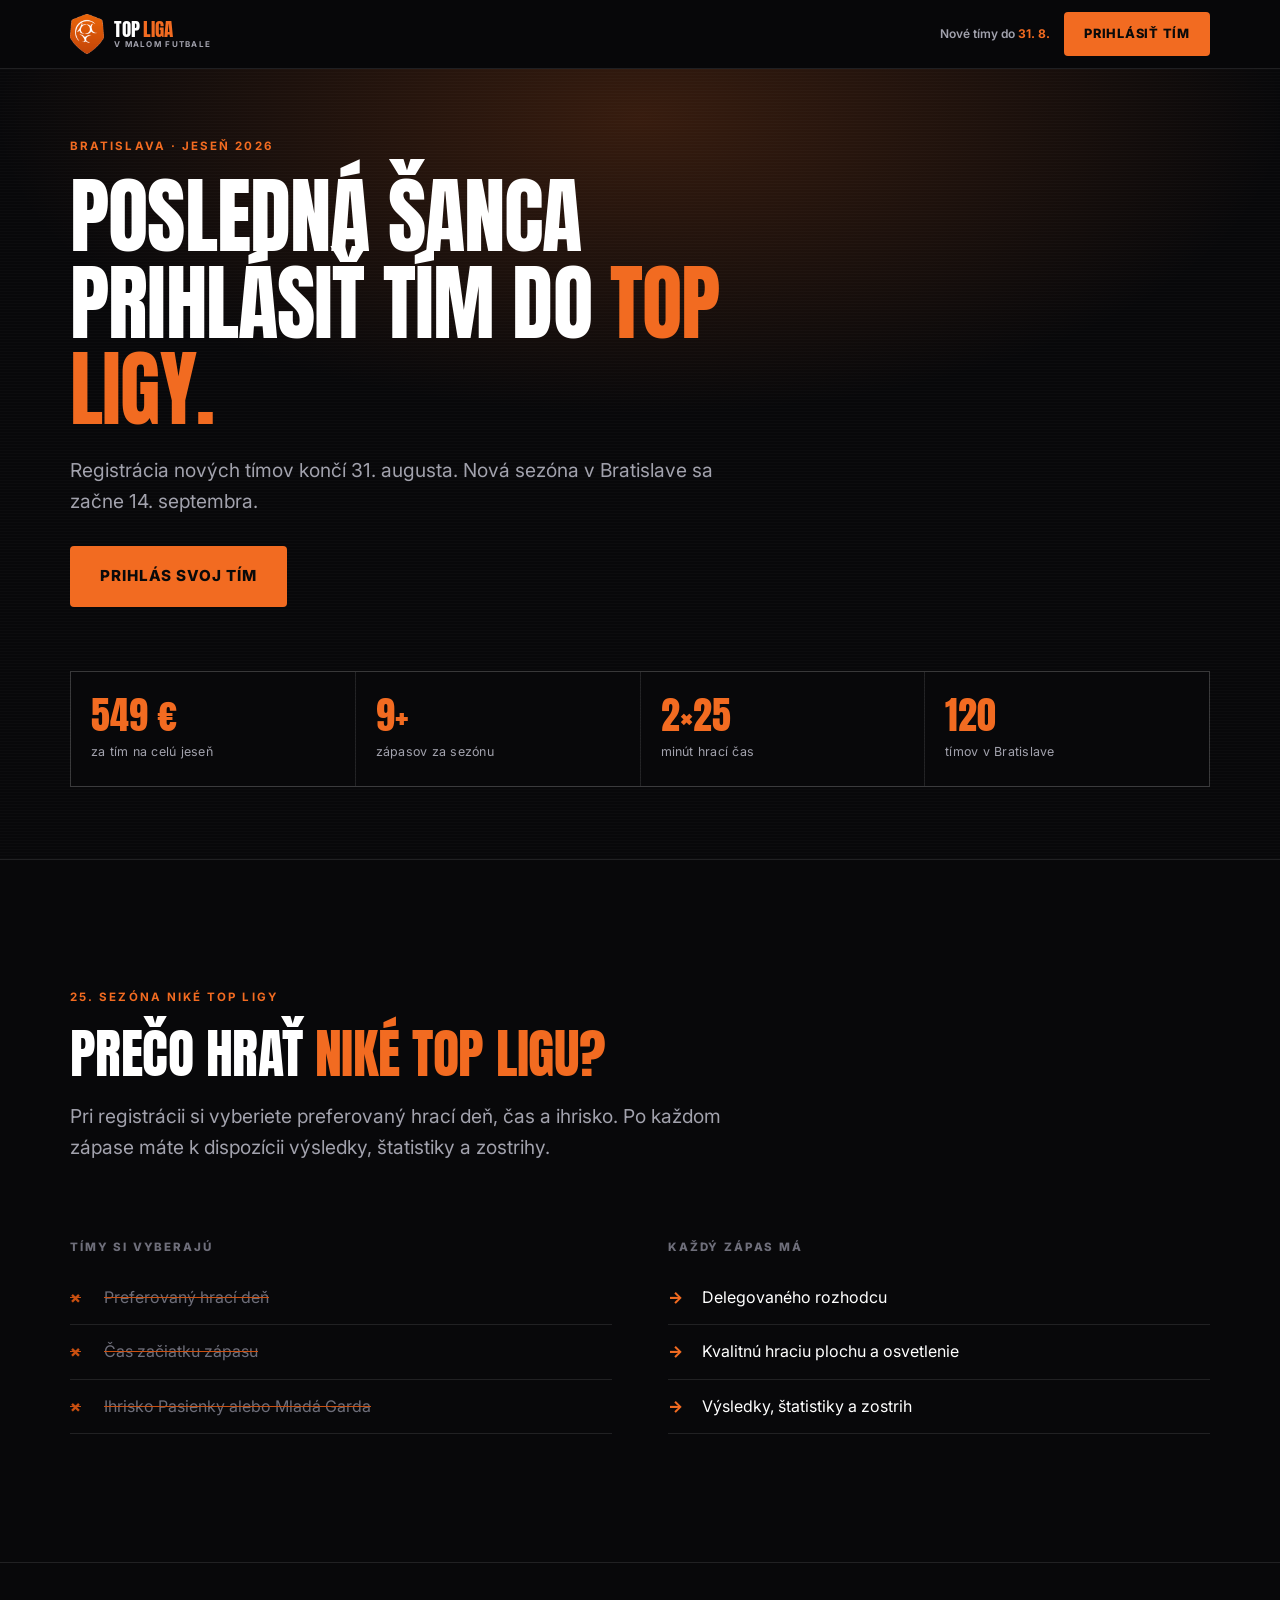
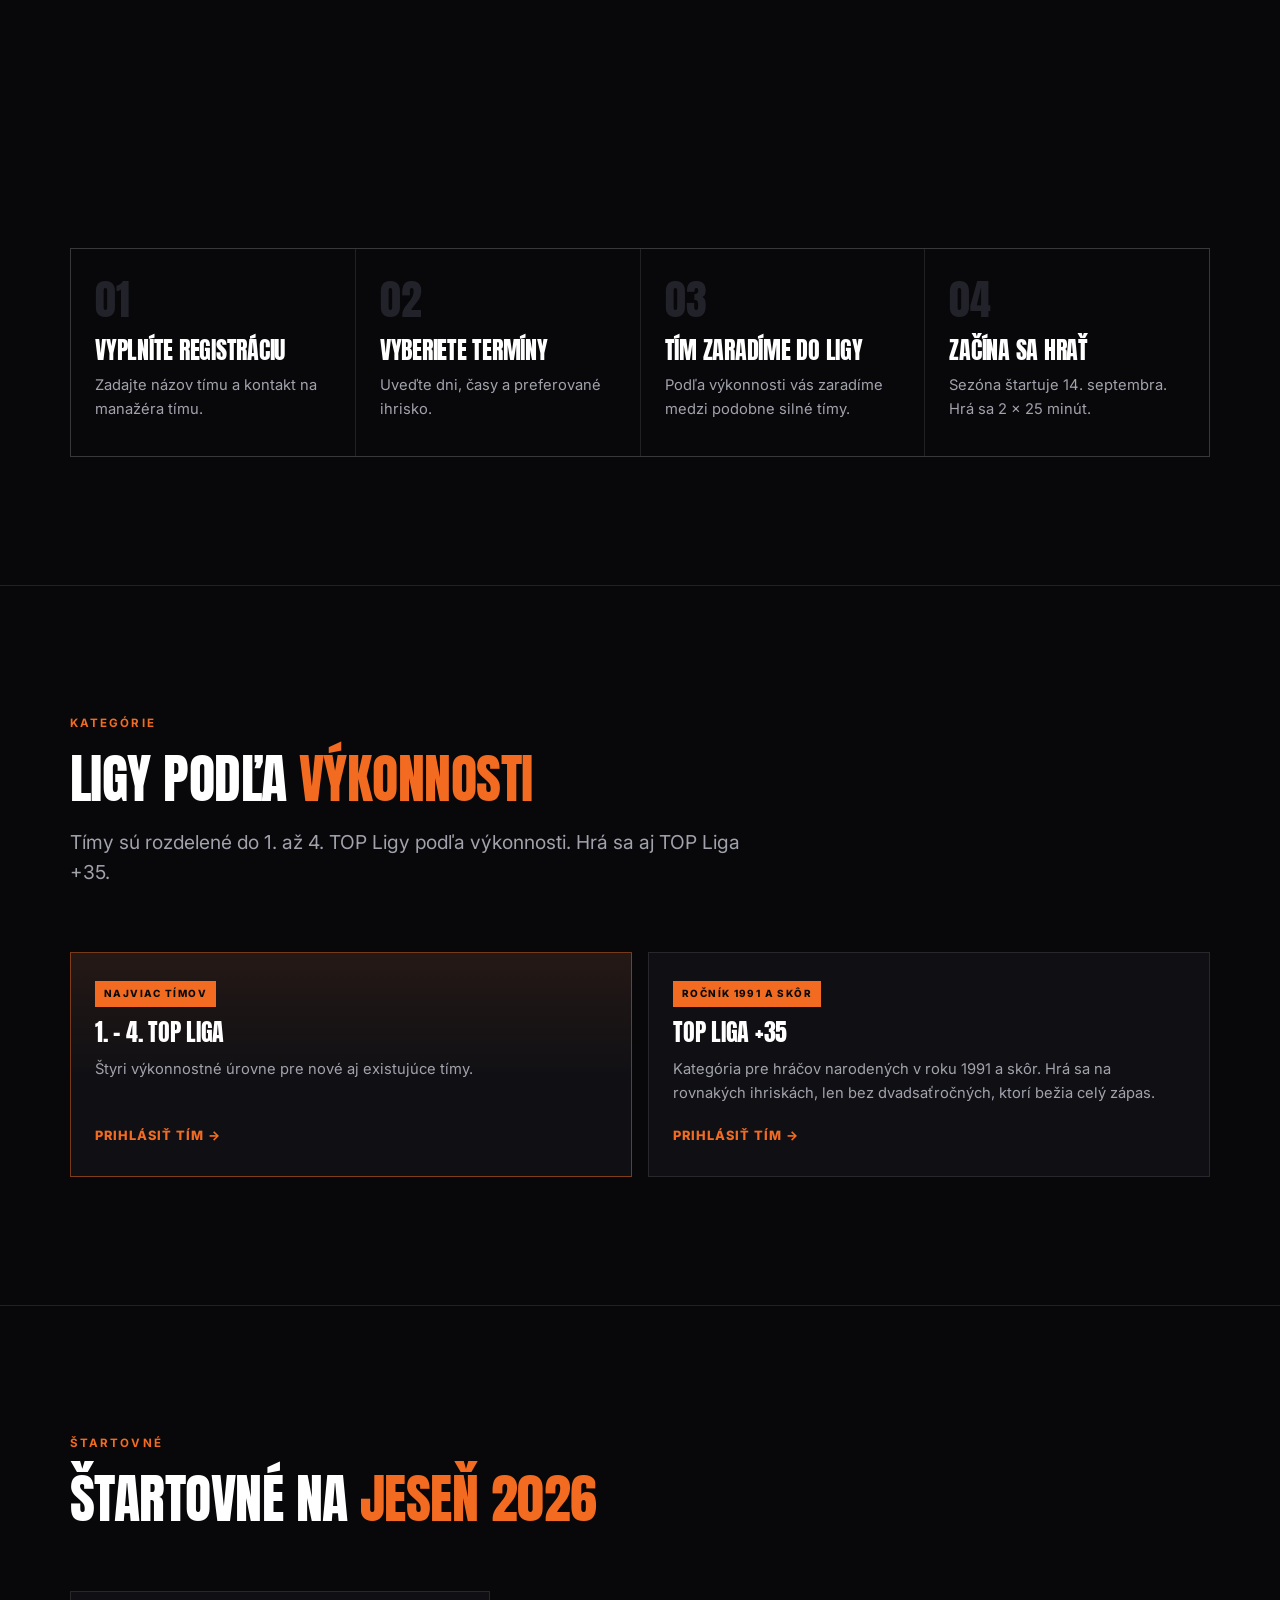
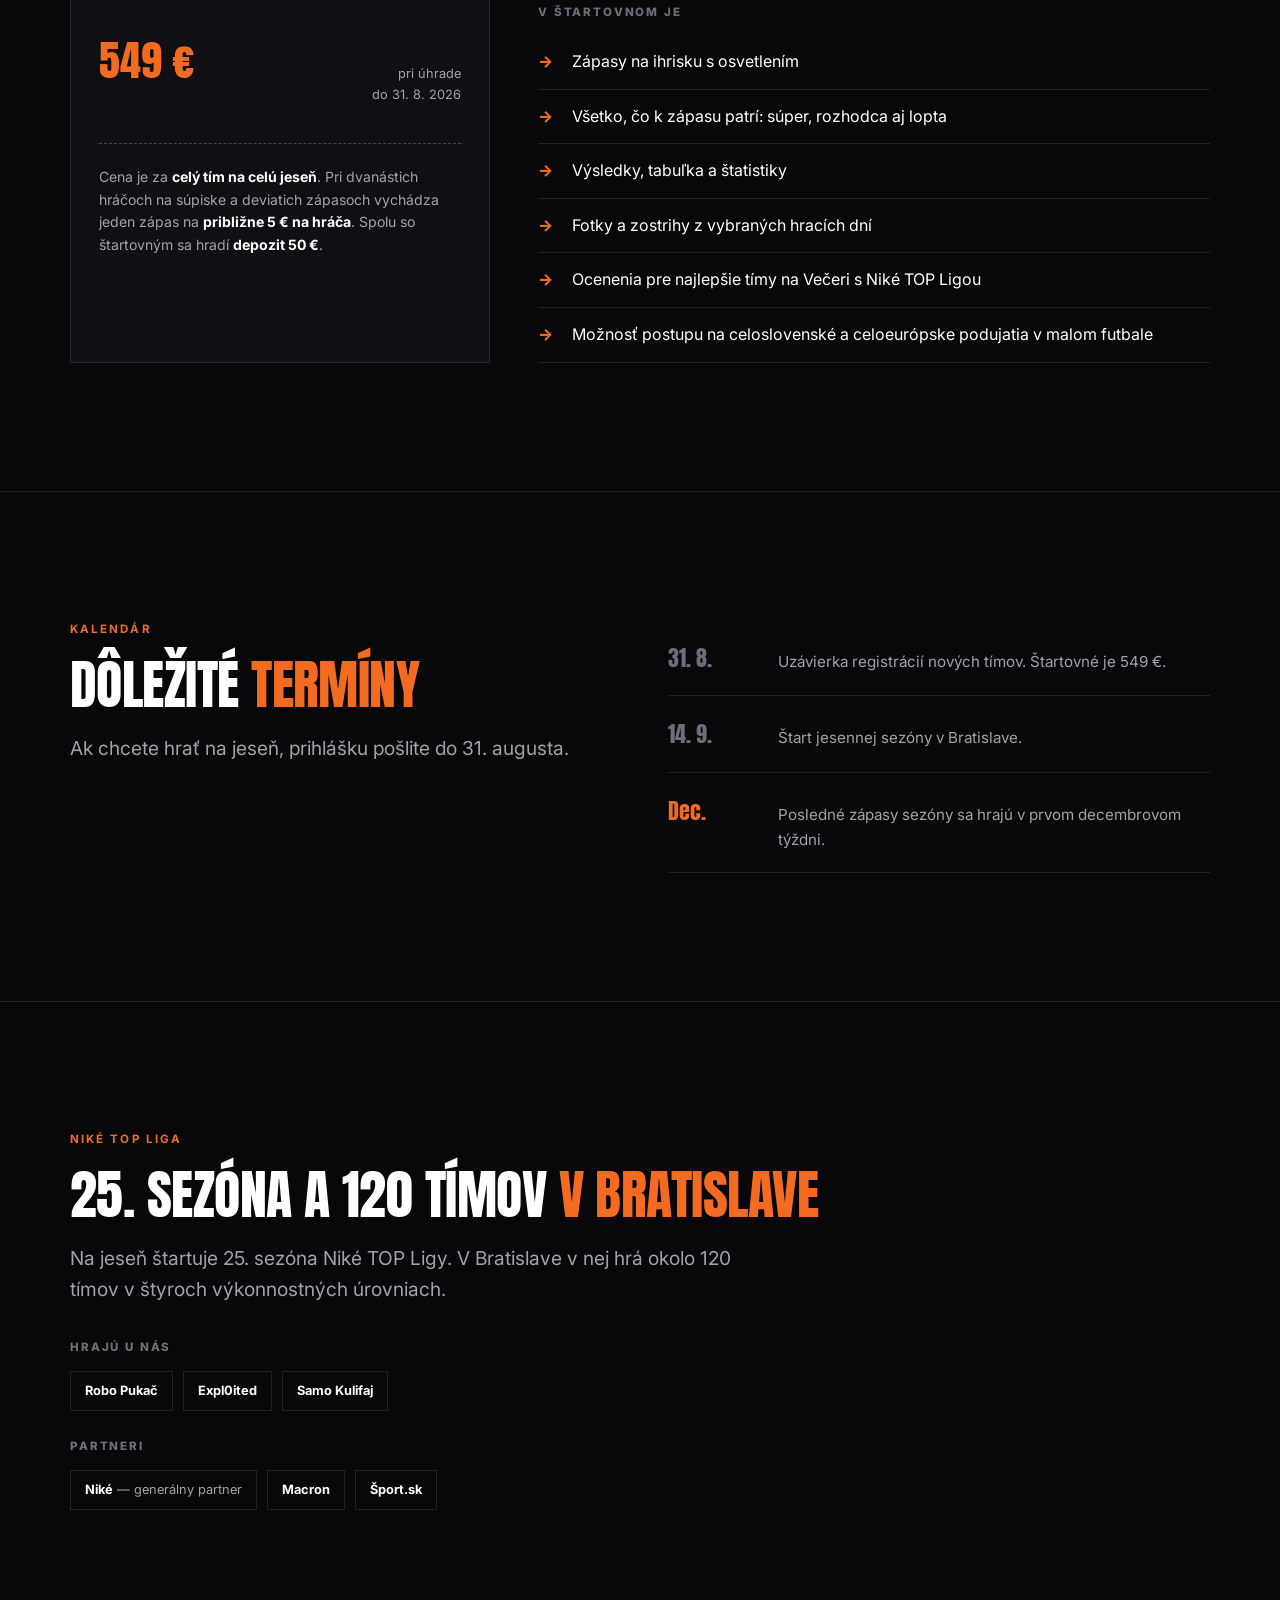
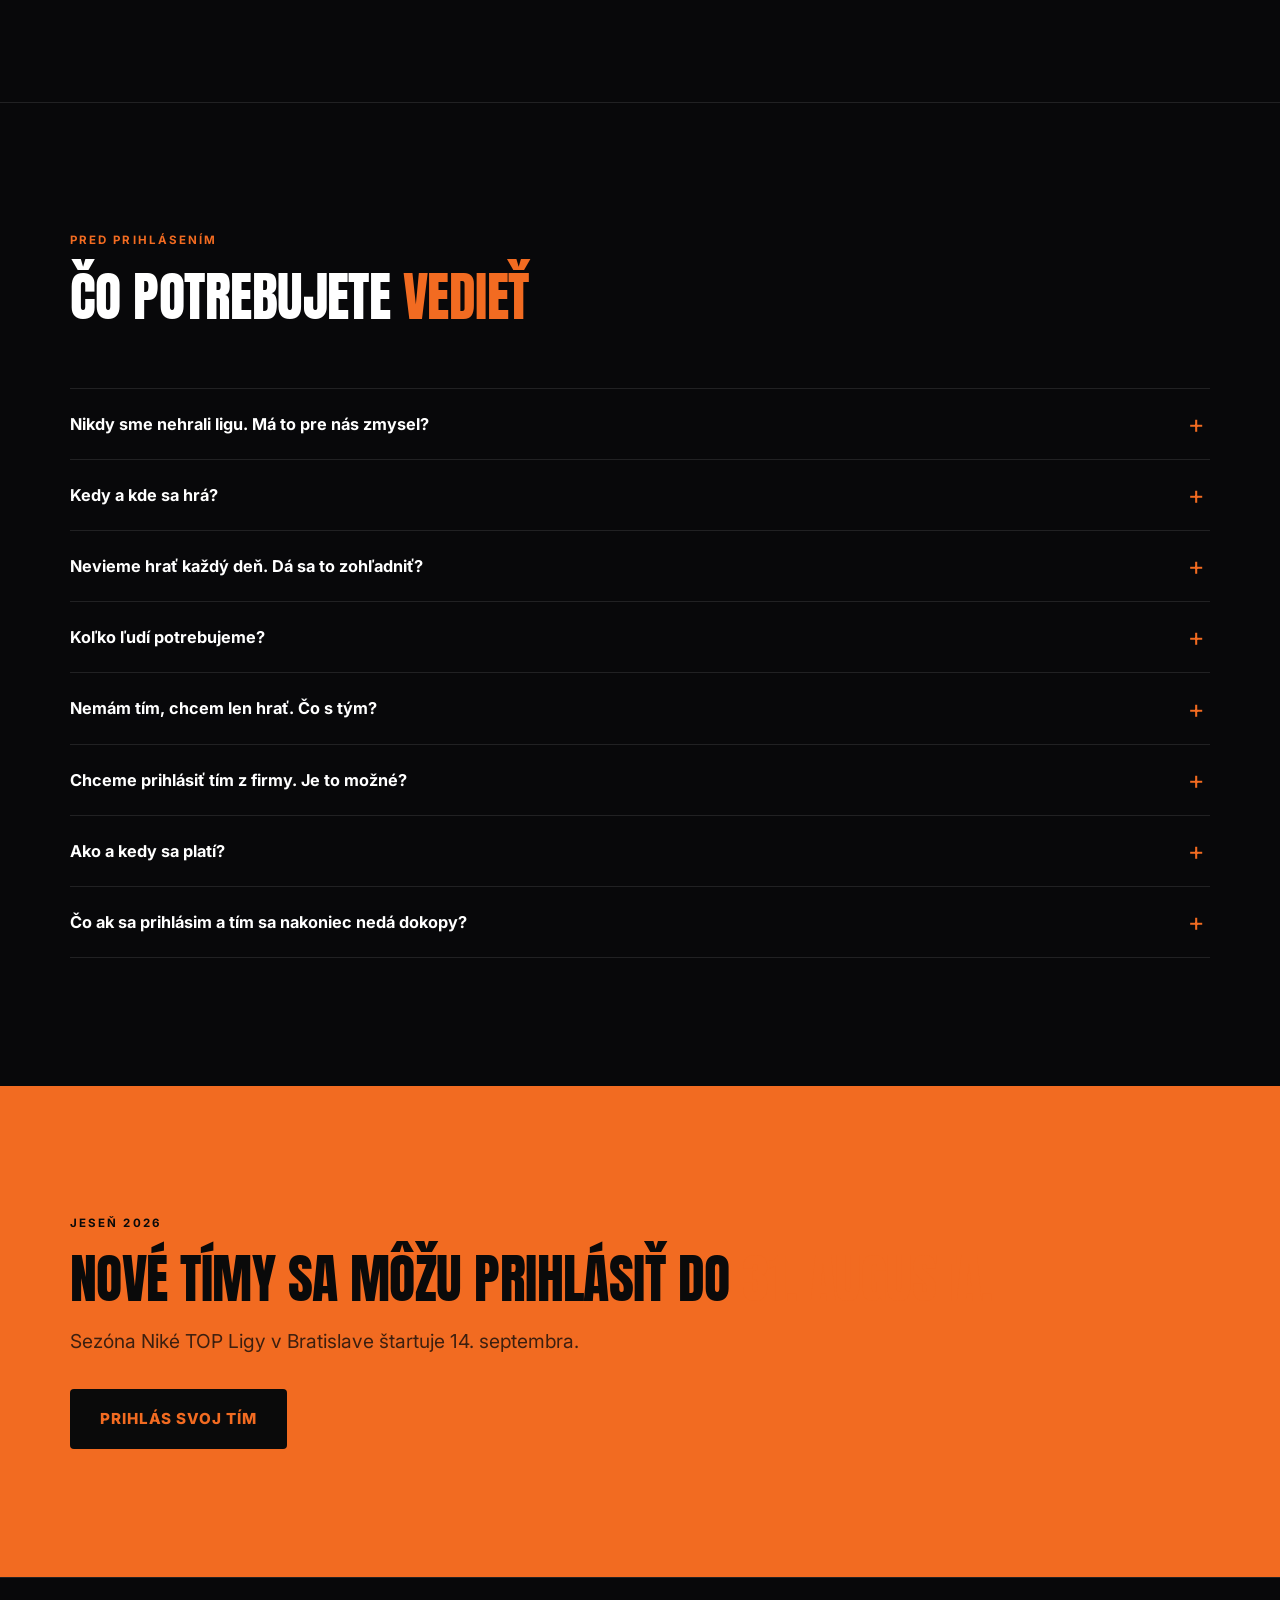
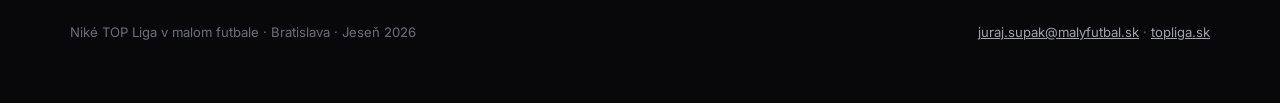
==== commit 37d3cfd4: "Integrar preview: nueva pagina empresas /firmy + flujo lead-capture 2 pasos - index.html: copy actua" ====
--- a/index.html
+++ b/index.html
@@ -4,7 +4,7 @@
 <meta charset="utf-8">
 <meta name="viewport" content="width=device-width, initial-scale=1">
 <title>Prihlásenie tímov do Niké TOP Ligy | Jeseň 2026</title>
-<meta name="description" content="Máte futbalovú partiu, alebo ju viete dať dokopy? Prihláste tím do jesennej Niké TOP Ligy v Bratislave do 31. augusta.">
+<meta name="description" content="Prihláste tím do jesennej Niké TOP Ligy v Bratislave. Prihlášky nových tímov prijímame do 31. augusta.">
 <meta name="robots" content="noindex, nofollow">
 
 <meta property="og:type" content="website">
@@ -62,20 +62,16 @@
   <div class="wrap hero__in">
     <p class="eyebrow">Bratislava · Jeseň 2026</p>
 
-    <h1>Máte futbalovú partiu? Prihláste ju do <span class="hl">TOP Ligy.</span></h1>
+    <h1>Posledná šanca prihlásiť tím do <span class="hl">TOP Ligy.</span></h1>
 
     <p class="lead">
-      Tím už máte alebo ho ešte len dáte dokopy — na jeseň môžete hrať pravidelne.
-      Hracie dni si vyberiete v prihláške. Ihrisko, súpera ani rozhodcu potom riešiť nemusíte.
+      Registrácia nových tímov končí 31. augusta.
+      Nová sezóna v Bratislave sa začne 14. septembra.
     </p>
 
     <div class="hero__actions">
-      <a class="btn btn--primary" href="registracia-timu.html" data-cta="hero-team">Prihlásiť tím – 549 €</a>
-    </div>
-
-    <p class="hero__note">
-      Prihlášky nových tímov prijímame do <b>31. 8.</b> Sezóna začína <b>14. 9.</b>
-    </p>
+      <a class="btn btn--primary" href="registracia-timu.html" data-cta="hero-team">Prihlás svoj tím</a>
+    </div>
 
     <div class="countdown" data-countdown>
       <span class="countdown__label" data-cd-label>Do uzávierky zostáva</span>
@@ -91,7 +87,7 @@
       <div class="fact"><div class="fact__k">549 €</div><div class="fact__v">za tím na celú jeseň</div></div>
       <div class="fact"><div class="fact__k">9+</div><div class="fact__v">zápasov za sezónu</div></div>
       <div class="fact"><div class="fact__k">2×25</div><div class="fact__v">minút hrací čas</div></div>
-      <div class="fact"><div class="fact__k">25.</div><div class="fact__v">sezóna súťaže</div></div>
+      <div class="fact"><div class="fact__k">120</div><div class="fact__v">tímov v Bratislave</div></div>
     </div>
   </div>
 </section>
@@ -100,33 +96,29 @@
 <section class="section">
   <div class="wrap">
     <div class="section-head rv">
-      <p class="eyebrow">Keď chcete hrať, nemusíte riešiť všetko okolo</p>
-      <h2>Ihrisko, súper aj rozhodca <span class="hl">sú vybavené</span></h2>
+      <p class="eyebrow">25. sezóna Niké TOP Ligy</p>
+      <h2>Prečo hrať <span class="hl">Niké TOP Ligu?</span></h2>
       <p class="lead">
-        Nemusíte zháňať ihrisko, súpera ani rozhodcu. Viete, kedy hráte,
-        a medzi sebou už riešite len to, kto príde.
+        Pri registrácii si vyberiete preferovaný hrací deň, čas a ihrisko.
+        Po každom zápase máte k dispozícii výsledky, štatistiky a zostrihy.
       </p>
     </div>
 
     <div class="split">
       <div class="rv">
-        <p class="col-title">Toto už riešiť nemusíte</p>
+        <p class="col-title">Tímy si vyberajú</p>
         <ul class="checklist checklist--out">
-          <li>Zháňať voľné ihrisko na večer</li>
-          <li>Zháňať súpera na konkrétny večer</li>
-          <li>Dohadovať sa, kto bude pískať</li>
-          <li>Počítať skóre a tabuľku v poznámkach</li>
-          <li>Hľadať, kto odfotil ten gól</li>
+          <li>Preferovaný hrací deň</li>
+          <li>Čas začiatku zápasu</li>
+          <li>Ihrisko Pasienky alebo Mladá Garda</li>
         </ul>
       </div>
       <div class="rv">
-        <p class="col-title">V TOP Lige máte</p>
+        <p class="col-title">Každý zápas má</p>
         <ul class="checklist checklist--in">
-          <li>Rozpis zápasov dopredu podľa dní a časov, ktoré uvediete v prihláške</li>
-          <li>Súperov na podobnej výkonnostnej úrovni</li>
-          <li>Rozhodcu na každom zápase</li>
-          <li>Výsledky, tabuľku a štatistiky na webe</li>
-          <li>Zostrihy zo zápasov a fotogalérie z vybraných hracích dní</li>
+          <li>Delegovaného rozhodcu</li>
+          <li>Kvalitnú hraciu plochu a osvetlenie</li>
+          <li>Výsledky, štatistiky a zostrih</li>
         </ul>
       </div>
     </div>
@@ -137,30 +129,30 @@
 <section class="section">
   <div class="wrap">
     <div class="section-head rv">
-      <p class="eyebrow">Od partie po prvý zápas</p>
-      <h2>Ako sa <span class="hl">prihlásite</span></h2>
+      <p class="eyebrow">Registrácia</p>
+      <h2>Prihlásenie <span class="hl">nového tímu</span></h2>
     </div>
 
     <div class="steps rv">
       <div class="step">
         <div class="step__n">01</div>
-        <h3>Dáte dokopy partiu</h3>
-        <p>Ak už tím máte, super. Ak nie, stačí sa dohodnúť s ľuďmi, ktorí chcú cez jeseň hrať.</p>
+        <h3>Vyplníte registráciu</h3>
+        <p>Zadajte názov tímu a kontakt na manažéra tímu.</p>
       </div>
       <div class="step">
         <div class="step__n">02</div>
-        <h3>Pošlete prihlášku</h3>
-        <p>Vyberiete dni a časy, ktoré vám vyhovujú, a napíšete nám, aký je váš tím. Prihlášku odošlete do 31. augusta.</p>
+        <h3>Vyberiete termíny</h3>
+        <p>Uveďte dni, časy a preferované ihrisko.</p>
       </div>
       <div class="step">
         <div class="step__n">03</div>
-        <h3>Zaradíme vás a pošleme rozpis</h3>
-        <p>Podľa prihlášky vás dáme do správnej ligy. Rozpis zápasov dostanete dopredu.</p>
+        <h3>Tím zaradíme do ligy</h3>
+        <p>Podľa výkonnosti vás zaradíme medzi podobne silné tímy.</p>
       </div>
       <div class="step">
         <div class="step__n">04</div>
-        <h3>Hráte celú jeseň</h3>
-        <p>Čaká vás desať týždňov a minimálne deväť zápasov. Hrá sa 2×25 minút na Pasienkoch alebo Mladej Garde.</p>
+        <h3>Začína sa hrať</h3>
+        <p>Sezóna štartuje 14. septembra. Hrá sa 2 × 25 minút.</p>
       </div>
     </div>
   </div>
@@ -170,11 +162,10 @@
 <section class="section">
   <div class="wrap">
     <div class="section-head rv">
-      <p class="eyebrow">Aby vás futbal bavil</p>
-      <h2>Budete hrať proti tímom <span class="hl">na vašej úrovni</span></h2>
+      <p class="eyebrow">Kategórie</p>
+      <h2>Ligy podľa <span class="hl">výkonnosti</span></h2>
       <p class="lead">
-        Nemusíte vedieť, do ktorej TOP Ligy patríte. V prihláške napíšete, aký ste tím,
-        a podľa toho vás zaradíme.
+        Tímy sú rozdelené do 1. až 4. TOP Ligy podľa výkonnosti. Hrá sa aj TOP Liga +35.
       </p>
     </div>
 
@@ -183,8 +174,7 @@
         <span class="card__tag">Najviac tímov</span>
         <h3>1. – 4. TOP Liga</h3>
         <p>
-          Štyri výkonnostné úrovne. V prihláške dáte tímu hodnotenie od 1 do 10
-          a podľa toho vás zaradíme medzi podobne silné tímy.
+          Štyri výkonnostné úrovne pre nové aj existujúce tímy.
         </p>
         <a class="card__link" href="registracia-timu.html" data-cta="card-team">Prihlásiť tím →</a>
       </div>
@@ -208,7 +198,7 @@
   <div class="wrap">
     <div class="section-head rv">
       <p class="eyebrow">Štartovné</p>
-      <h2>Koľko stojí <span class="hl">celá jeseň</span></h2>
+      <h2>Štartovné na <span class="hl">Jeseň 2026</span></h2>
     </div>
 
     <div class="price">
@@ -228,12 +218,10 @@
       <div class="rv">
         <p class="col-title">V štartovnom je</p>
         <ul class="checklist checklist--in">
-          <li>Ihrisko s umelým osvetlením</li>
-          <li>Rozhodca na každý zápas</li>
-          <li>Lopty a ďalšie potrebné pomôcky</li>
-          <li>Výsledky a tabuľky na webe</li>
-          <li>Tímové aj individuálne štatistiky</li>
-          <li>Zostrihy po každom zápase, fotogalérie z vybraných hracích dní</li>
+          <li>Zápasy na ihrisku s osvetlením</li>
+          <li>Všetko, čo k zápasu patrí: súper, rozhodca aj lopta</li>
+          <li>Výsledky, tabuľka a štatistiky</li>
+          <li>Fotky a zostrihy z vybraných hracích dní</li>
           <li>Ocenenia pre najlepšie tímy na Večeri s Niké TOP Ligou</li>
           <li>Možnosť postupu na celoslovenské a celoeurópske podujatia v malom futbale</li>
         </ul>
@@ -332,8 +320,8 @@
       <details>
         <summary>Nevieme hrať každý deň. Dá sa to zohľadniť?</summary>
         <p>
-          Áno. V prihláške označíte dni a časy, ktoré vám vyhovujú. Treba uviesť aspoň dva dni
-          a dva časy — podľa toho vám budeme nastavovať zápasy.
+          Áno. Po prvom kontakte si cez krátky formulár vyberiete dni a časy, ktoré vám vyhovujú.
+          Potrebujeme aspoň dve možnosti, aby sa vám dal spraviť rozpis.
         </p>
       </details>
 
@@ -355,7 +343,7 @@
       </details>
 
       <details>
-        <summary>Máme partiu z roboty. Môžeme sa prihlásiť?</summary>
+        <summary>Chceme prihlásiť tím z firmy. Je to možné?</summary>
         <p>
           Jasné. Prihláste sa ako tím. Stačí, aby bol jeden z vás kontaktnou osobou
           pre termíny a súpisku.
@@ -385,12 +373,12 @@
 <section class="section final">
   <div class="wrap">
     <p class="eyebrow" style="color:#0a0a0a">Jeseň 2026</p>
-    <h2>Máte partiu? Prihláste ju do <span class="hl">31. augusta.</span></h2>
+      <h2>Nové tímy sa môžu prihlásiť do <span class="hl">31. augusta.</span></h2>
     <p class="lead">
-      Štartovné za celý tím na celú jeseň je 549 € a depozit 50 €. Sezóna začína 14. septembra.
+      Sezóna Niké TOP Ligy v Bratislave štartuje 14. septembra.
     </p>
     <div class="hero__actions">
-      <a class="btn btn--primary" href="registracia-timu.html" data-cta="final-team">Prihlásiť tím</a>
+      <a class="btn btn--primary" href="registracia-timu.html" data-cta="final-team">Prihlás svoj tím</a>
     </div>
   </div>
 </section>
--- a/assets/css/style.css
+++ b/assets/css/style.css
@@ -722,6 +722,43 @@
 }
 
 .f { display: flex; flex-direction: column; gap: 7px; }
+
+/* Posledný týždeň registrácií: prvý kontakt má zostať naozaj krátky.
+   Podklady k rozpisu, súpiske a fakturácii sa doriešia po telefonáte. */
+.lead-capture fieldset:has(#sezona),
+.lead-capture .f:has(#nazov_kratky),
+.lead-capture .f:has(#skratka),
+.lead-capture .f:has(#kvalita),
+.lead-capture .f:has(#farba),
+.lead-capture .f:has(#logo),
+.lead-capture .f:has(#foto),
+.lead-capture .f:has(#m_priezvisko),
+.lead-capture .f:has(#m_ulica),
+.lead-capture .f:has(#m_mesto),
+.lead-capture .f:has(#m_psc),
+.lead-capture .f:has(#m_krajina),
+.lead-capture fieldset:has(#k_email) {
+  display: none;
+}
+
+/* Pri dokončení prihlášky zobrazíme pôvodný plný rozsah formulára. */
+body.is-completion .lead-capture fieldset:has(#sezona),
+body.is-completion .lead-capture fieldset:has(#k_email) {
+  display: block;
+}
+body.is-completion .lead-capture .f:has(#nazov_kratky),
+body.is-completion .lead-capture .f:has(#skratka),
+body.is-completion .lead-capture .f:has(#kvalita),
+body.is-completion .lead-capture .f:has(#farba),
+body.is-completion .lead-capture .f:has(#logo),
+body.is-completion .lead-capture .f:has(#foto),
+body.is-completion .lead-capture .f:has(#m_priezvisko),
+body.is-completion .lead-capture .f:has(#m_ulica),
+body.is-completion .lead-capture .f:has(#m_mesto),
+body.is-completion .lead-capture .f:has(#m_psc),
+body.is-completion .lead-capture .f:has(#m_krajina) {
+  display: flex;
+}
 
 .f > label,
 .f > .f__label {
